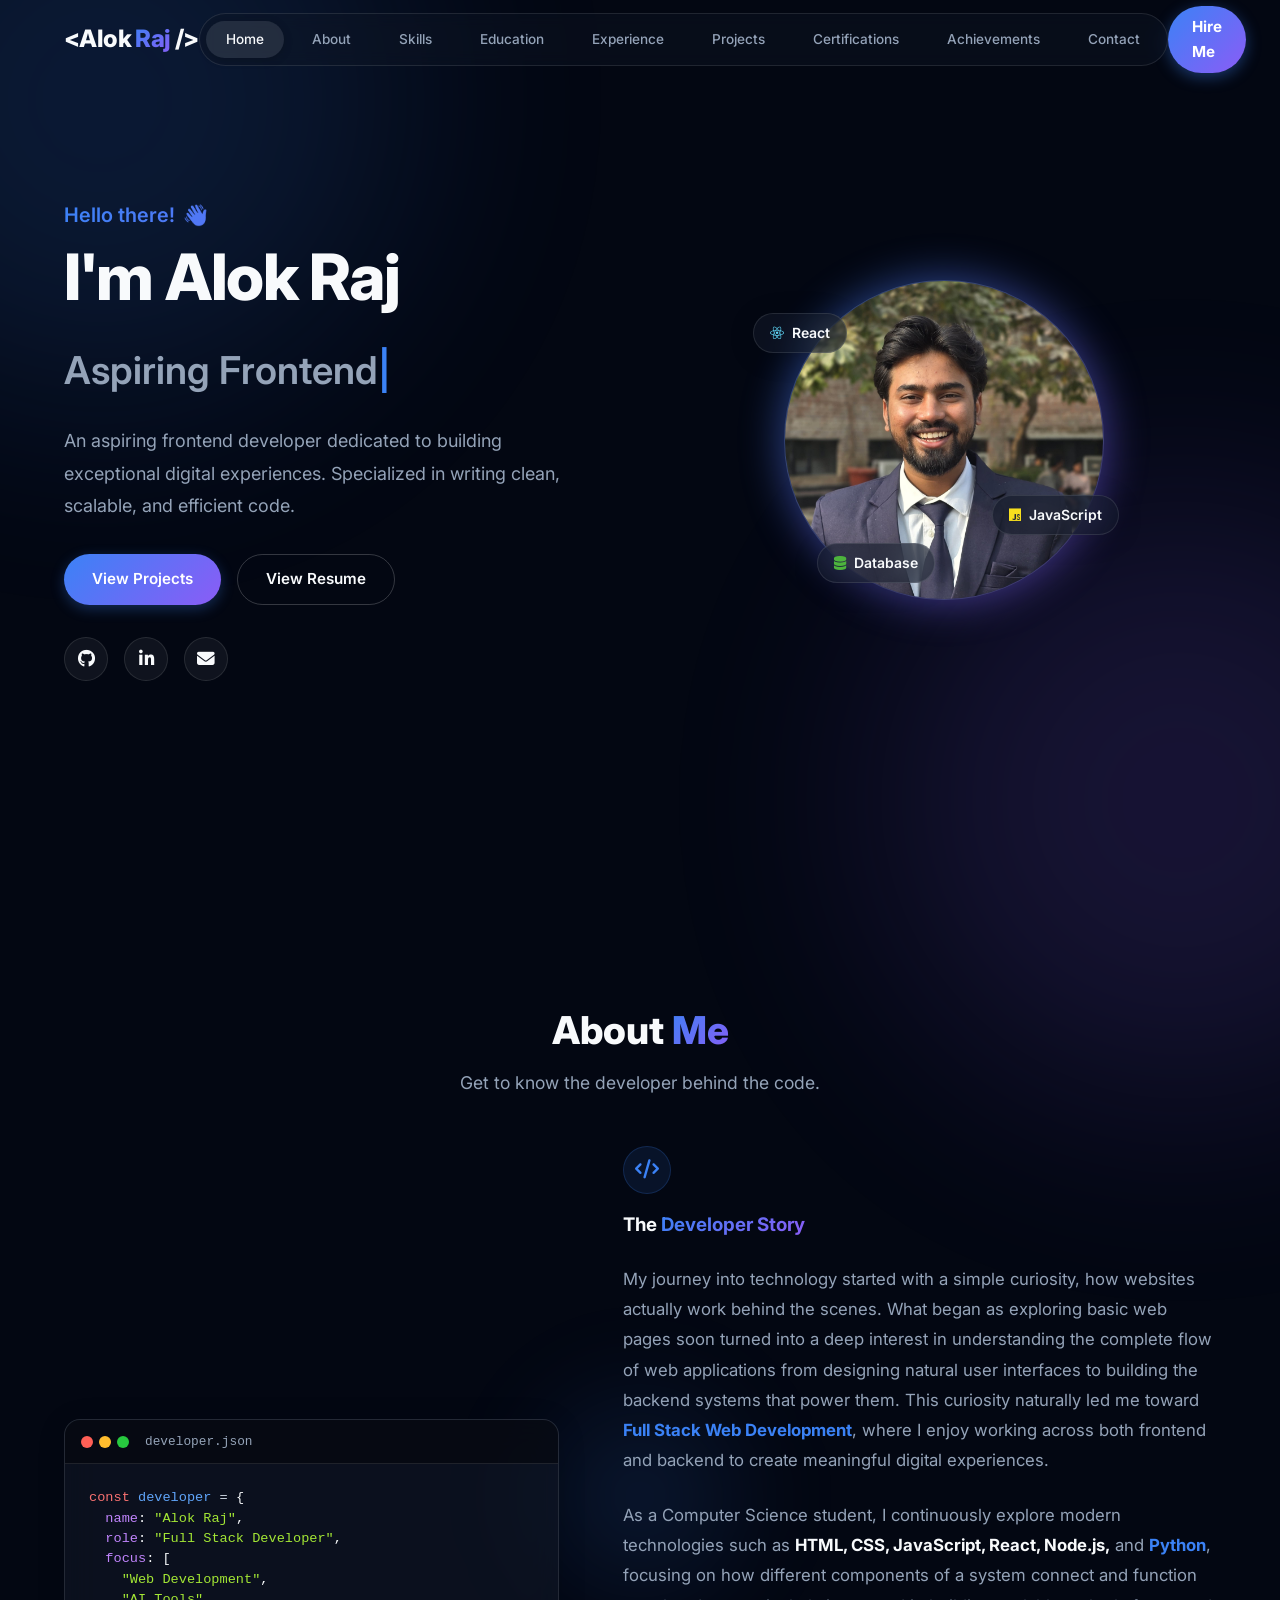
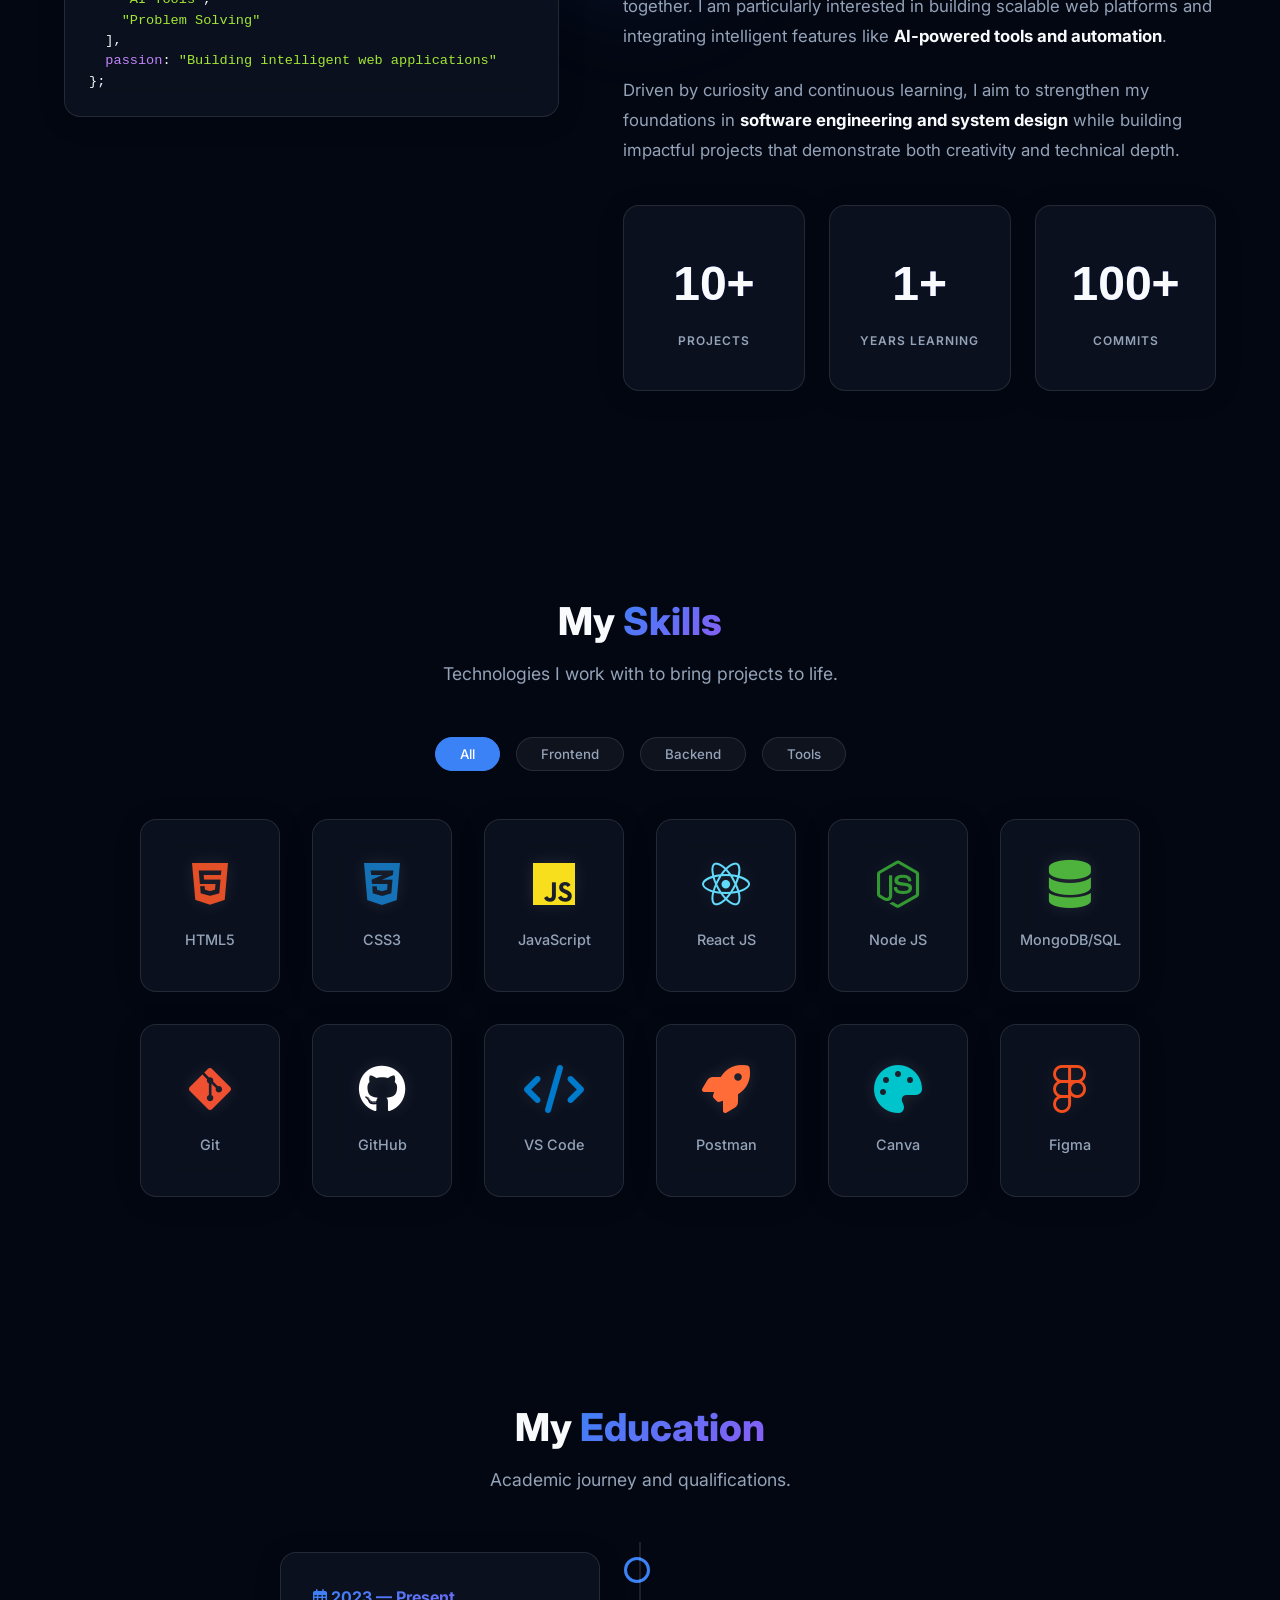
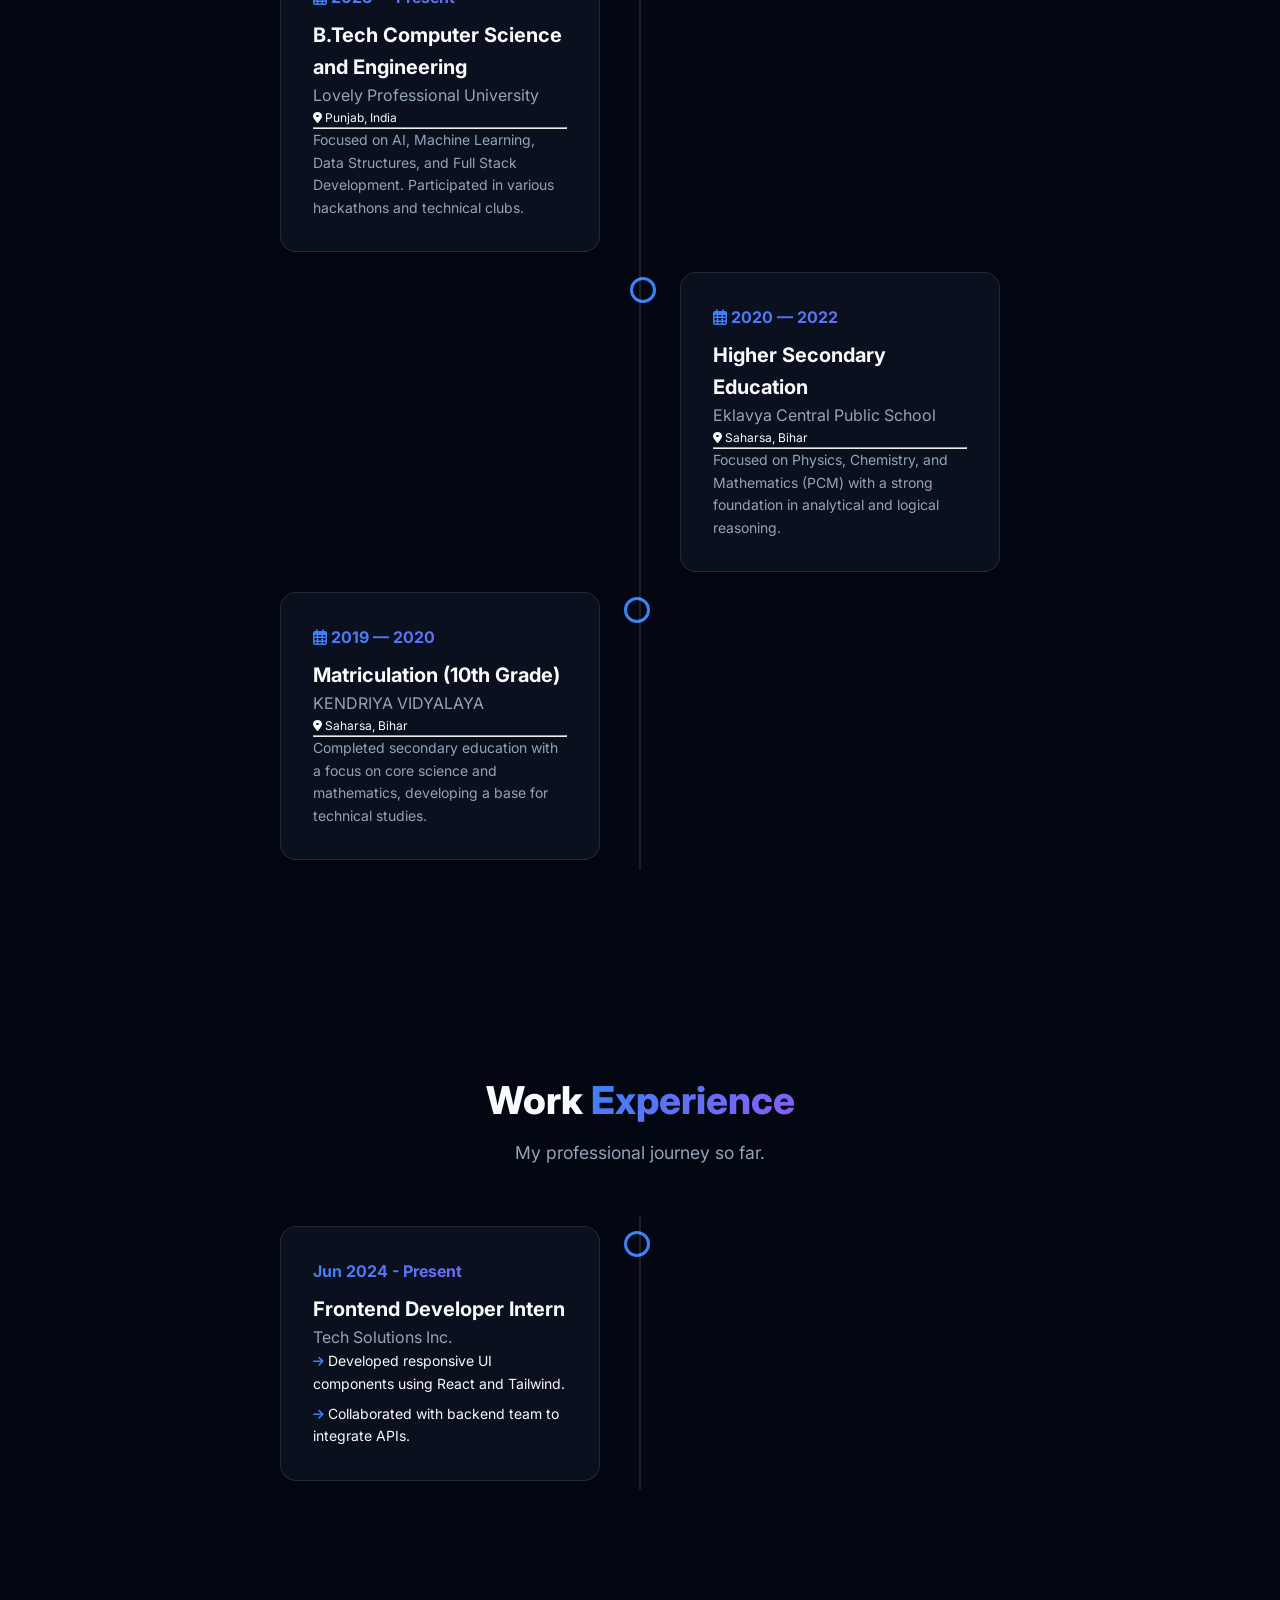
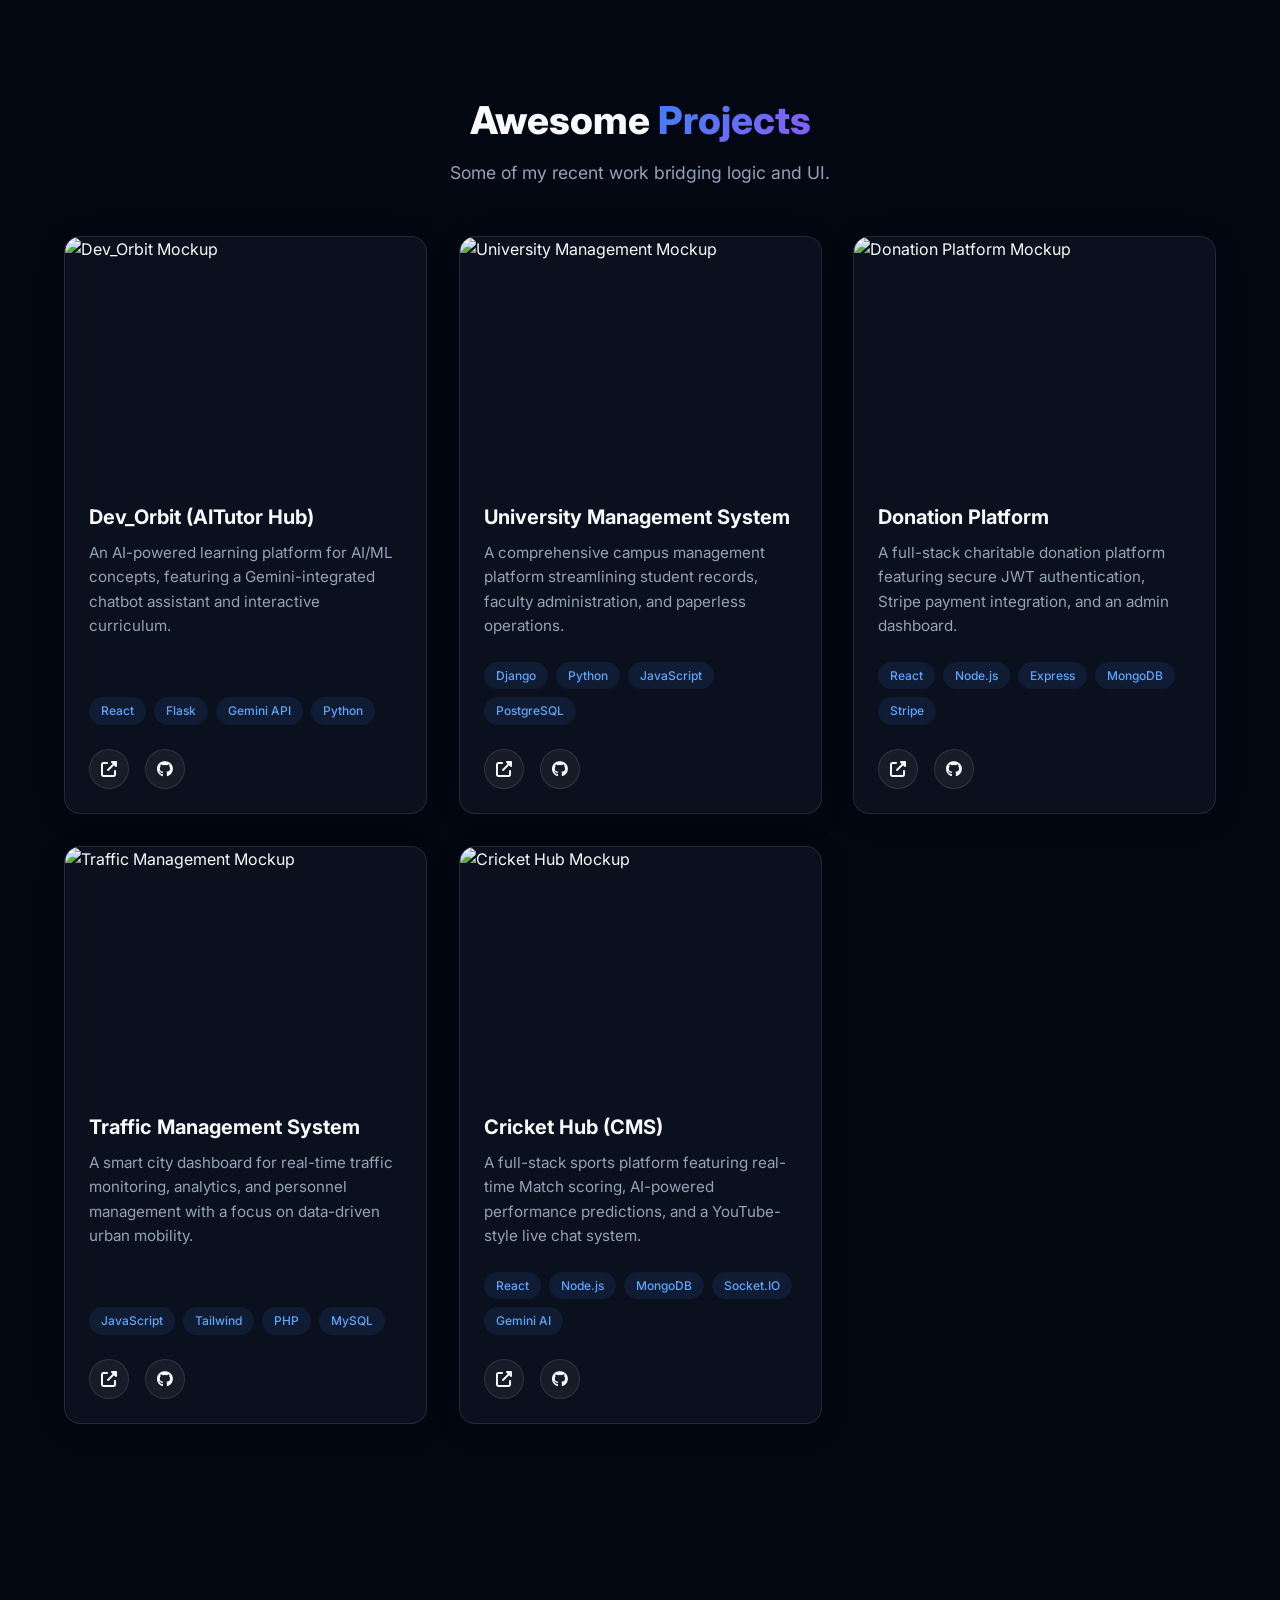
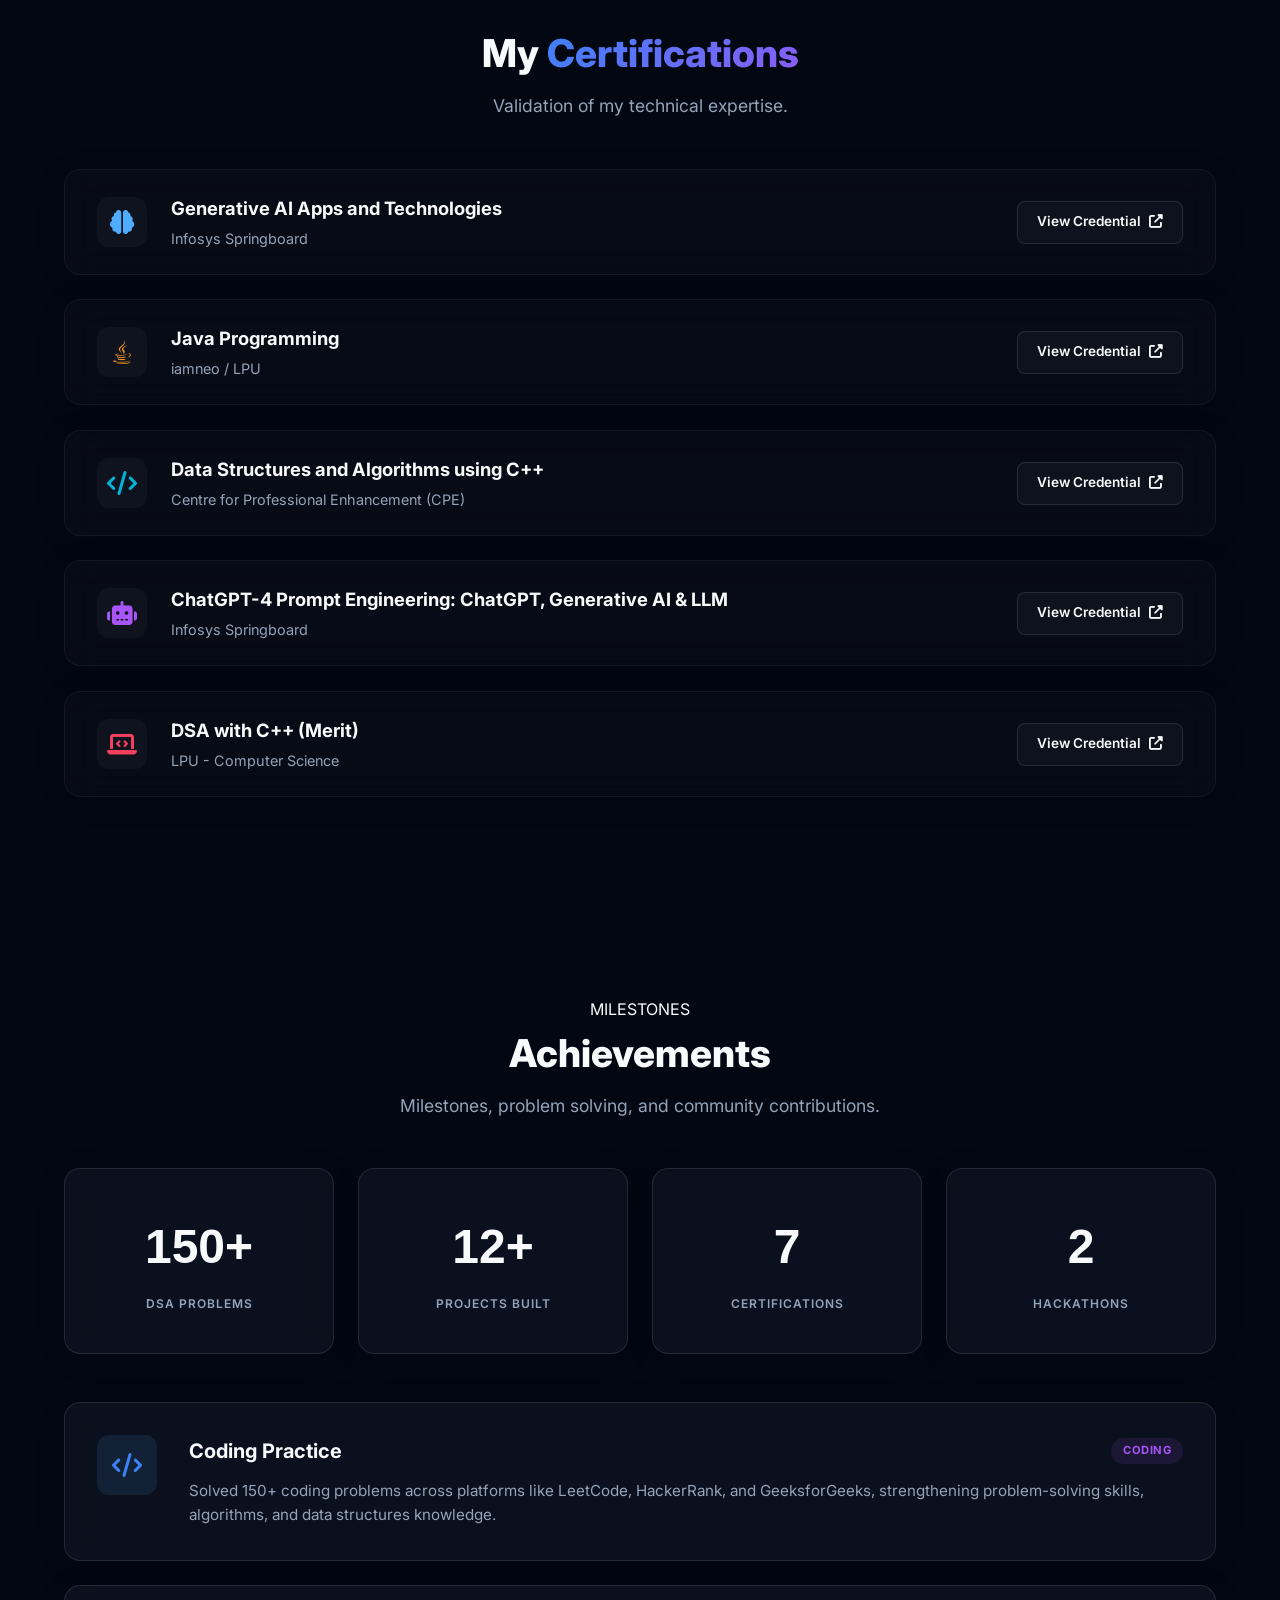
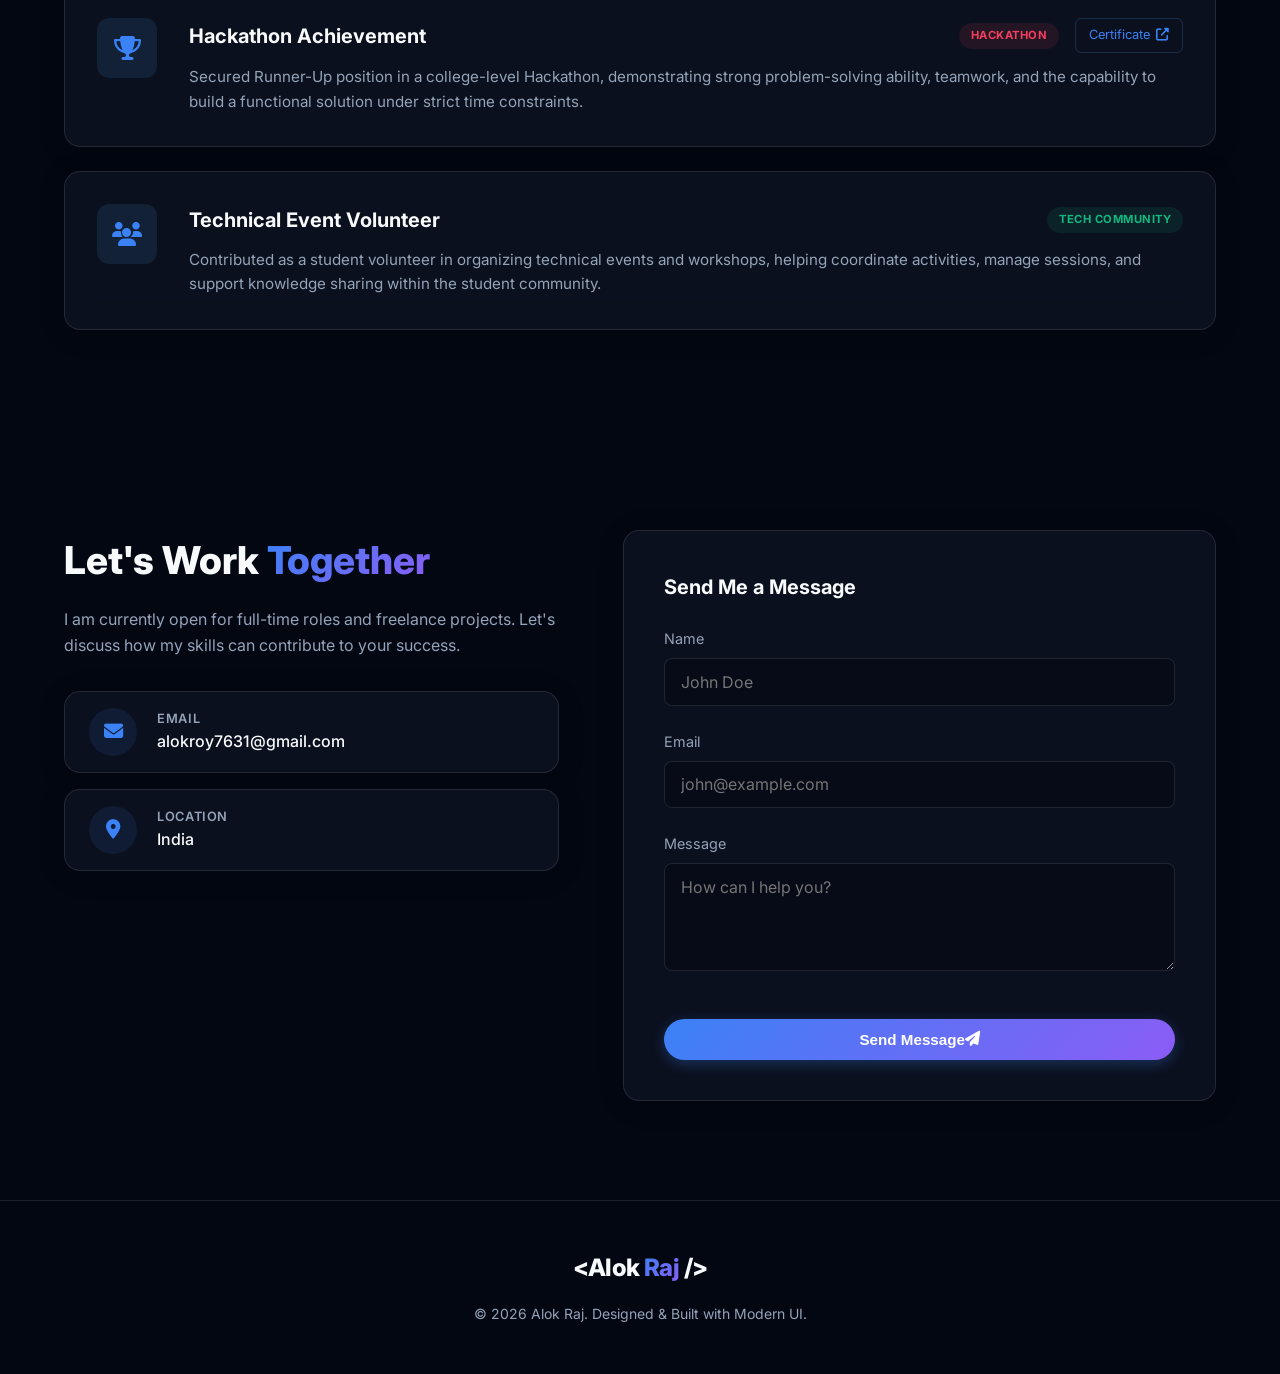
==== index.html @ 2cef6f4f "Added generated project images and premium hover effects" ====
<!DOCTYPE html>
<html lang="en">
<head>
    <meta charset="UTF-8">
    <meta name="viewport" content="width=device-width, initial-scale=1.0">
    <title>Alok Raj | Portfolio</title>
    <!-- Google Fonts: Inter -->
    <link rel="preconnect" href="https://fonts.googleapis.com">
    <link rel="preconnect" href="https://fonts.gstatic.com" crossorigin>
    <link href="https://fonts.googleapis.com/css2?family=Inter:wght@300;400;500;600;700;800&display=swap" rel="stylesheet">
    <!-- Font Awesome -->
    <link rel="stylesheet" href="https://cdnjs.cloudflare.com/ajax/libs/font-awesome/6.4.0/css/all.min.css">
    <!-- Custom CSS -->
    <link rel="stylesheet" href="style.css">
</head>
<body>
    <!-- Background Elements -->
    <div class="glow-bg top-left"></div>
    <div class="glow-bg bottom-right"></div>

    <!-- Navigation -->
    <header class="navbar" id="navbar">
        <div class="nav-container main-container">
            <a href="#home" class="logo">
                <span class="logo-text">&lt;Alok <span class="text-gradient">Raj</span> /&gt;</span>
            </a>
            
            <button class="menu-toggle" aria-label="Toggle Navigation">
                <i class="fas fa-bars"></i>
            </button>

            <nav class="nav-links">
                <a href="#home" class="nav-link active">Home</a>
                <a href="#about" class="nav-link">About</a>
                <a href="#skills" class="nav-link">Skills</a>
                <a href="#education" class="nav-link">Education</a>
                <a href="#experience" class="nav-link">Experience</a>
                <a href="#projects" class="nav-link">Projects</a>
                <a href="#certifications" class="nav-link">Certifications</a>
                <a href="#achievements" class="nav-link">Achievements</a>
                <a href="#contact" class="nav-link">Contact</a>
            </nav>

            <div class="nav-actions">
                <a href="#contact" class="btn btn-hire">Hire Me</a>
            </div>
        </div>
    </header>

    <main>
        <!-- Hero Section -->
        <section id="home" class="hero section">
            <div class="main-container hero-grid">
                <!-- Left side -->
                <div class="hero-content reveal reveal-left">
                    <p class="greeting text-gradient">Hello there! <span class="wave">👋</span></p>
                    <h1 class="hero-title">
                        I'm <span class="text-white">Alok Raj</span>
                    </h1>
                    <div class="typewriter-container">
                        <span class="typewriter-text" id="typewriter"></span><span class="cursor">|</span>
                    </div>
                    <p class="hero-description text-muted mt-4">
                        An aspiring frontend developer dedicated to building exceptional digital experiences. Specialized in writing clean, scalable, and efficient code.
                    </p>
                    <div class="hero-actions mt-8">
                        <a href="#projects" class="btn btn-primary">
                            View Projects
                        </a>
                        <a href="https://drive.google.com/file/d/1c7RdDafnGBFC2ZDY-cHuQNq0-oazIFmw/view?usp=sharing" target="_blank" class="btn btn-outline">
                            View Resume
                        </a>
                    </div>
                    <div class="social-links mt-8">
                        <a href="https://github.com/AlokRaj02" target="_blank" class="social-icon group" aria-label="GitHub">
                            <i class="fab fa-github"></i>
                        </a>
                        <a href="https://www.linkedin.com/in/alokraj1106" target="_blank" class="social-icon group" aria-label="LinkedIn">
                            <i class="fab fa-linkedin-in"></i>
                        </a>
                        <a href="mailto:alokroy7631@gmail.com" class="social-icon group" aria-label="Email">
                            <i class="fas fa-envelope"></i>
                        </a>
                    </div>
                </div>

                <!-- Right side -->
                <div class="hero-visual reveal reveal-right">
                    <div class="profile-container glass-panel">
                        <div class="profile-glow"></div>
                        <!-- Profile Image -->
                        <div class="profile-image relative group overflow-hidden">
                            <img src="profile.jpg" alt="Alok Raj" class="w-full h-full object-cover transition-transform duration-500 group-hover:scale-110">
                            <!-- Overlay effect on hover -->
                            <div class="absolute inset-0 bg-primary/20 opacity-0 group-hover:opacity-100 transition-opacity duration-300"></div>
                        </div>
                        
                        <!-- Floating Badges -->
                        <div class="floating-badge badge-1 glass-panel">
                            <i class="fab fa-react" style="color: #61DAFB;"></i>
                            <span>React</span>
                        </div>
                        <div class="floating-badge badge-2 glass-panel">
                            <i class="fab fa-js" style="color: #F7DF1E;"></i>
                            <span>JavaScript</span>
                        </div>
                        <div class="floating-badge badge-3 glass-panel">
                            <i class="fas fa-database" style="color: #4DB33D;"></i>
                            <span>Database</span>
                        </div>
                    </div>
                </div>
            </div>
        </section>

        <!-- About Section -->
        <section id="about" class="about section relative overflow-hidden">
            <div class="about-glow"></div>
            <div class="main-container">
                <div class="section-header reveal reveal-up">
                    <h2 class="section-title">About <span class="text-gradient">Me</span></h2>
                    <p class="section-subtitle">Get to know the developer behind the code.</p>
                </div>

                <div class="about-grid mt-12">
                    <!-- Fake code editor snippet -->
                    <div class="code-editor glass-panel reveal reveal-left float-anim">
                        <div class="editor-header">
                            <div class="mac-buttons">
                                <span class="mac-btn close"></span>
                                <span class="mac-btn minimize"></span>
                                <span class="mac-btn maximize"></span>
                            </div>
                            <span class="file-name">developer.json</span>
                        </div>
                        <div class="editor-content">
<pre><code><span class="keyword">const</span> <span class="variable">developer</span> <span class="operator">=</span> {
  <span class="property">name</span>: <span class="string">"Alok Raj"</span>,
  <span class="property">role</span>: <span class="string">"Full Stack Developer"</span>,
  <span class="property">focus</span>: [
    <span class="string">"Web Development"</span>,
    <span class="string">"AI Tools"</span>,
    <span class="string">"Problem Solving"</span>
  ],
  <span class="property">passion</span>: <span class="string">"Building intelligent web applications"</span>
};</code></pre>
                        </div>
                    </div>

                    <!-- Description -->
                    <div class="about-text reveal reveal-right">
                        <div class="developer-story-header mb-6">
                            <div class="story-icon glass-icon mb-4">
                                <i class="fas fa-code"></i>
                            </div>
                            <h3 class="text-3xl font-bold text-white">The <span class="text-gradient">Developer Story</span></h3>
                        </div>
                        
                        <div class="story-content text-left space-y-6">
                            <p class="text-muted leading-relaxed reveal reveal-up" style="transition-delay: 100ms;">
                                My journey into technology started with a simple curiosity, how websites actually work behind the scenes. What began as exploring basic web pages soon turned into a deep interest in understanding the complete flow of web applications from designing natural user interfaces to building the backend systems that power them. This curiosity naturally led me toward <span class="text-primary font-bold">Full Stack Web Development</span>, where I enjoy working across both frontend and backend to create meaningful digital experiences.
                            </p>
                            <p class="text-muted leading-relaxed reveal reveal-up" style="transition-delay: 300ms;">
                                As a Computer Science student, I continuously explore modern technologies such as <span class="text-white font-bold">HTML, CSS, JavaScript, React, Node.js,</span> and <span class="text-primary font-bold">Python</span>, focusing on how different components of a system connect and function together. I am particularly interested in building scalable web platforms and integrating intelligent features like <span class="text-white font-bold">AI-powered tools and automation</span>.
                            </p>
                            <p class="text-muted leading-relaxed reveal reveal-up" style="transition-delay: 500ms;">
                                Driven by curiosity and continuous learning, I aim to strengthen my foundations in <span class="text-white font-bold">software engineering and system design</span> while building impactful projects that demonstrate both creativity and technical depth.
                            </p>
                        </div>

                        <!-- Stats Grid -->
                        <div class="stats-grid mt-10">
                            <div class="stat-card glass-panel">
                                <span class="stat-number text-gradient" data-target="10">10+</span>
                                <span class="stat-label">Projects</span>
                            </div>
                            <div class="stat-card glass-panel">
                                <span class="stat-number text-gradient" data-target="1">1+</span>
                                <span class="stat-label">Years Learning</span>
                            </div>
                            <div class="stat-card glass-panel">
                                <span class="stat-number text-gradient" data-target="100">100+</span>
                                <span class="stat-label">Commits</span>
                            </div>
                        </div>
                    </div>
                </div>
            </div>
        </section>

        <!-- Skills Section -->
        <section id="skills" class="skills section relative">
            <div class="main-container">
                <div class="section-header text-center reveal reveal-up">
                    <h2 class="section-title">My <span class="text-gradient">Skills</span></h2>
                    <p class="section-subtitle text-center mx-auto">Technologies I work with to bring projects to life.</p>
                </div>

                <div class="skills-filter mt-10 reveal reveal-up">
                    <button class="filter-btn active" data-filter="all">All</button>
                    <button class="filter-btn" data-filter="frontend">Frontend</button>
                    <button class="filter-btn" data-filter="backend">Backend</button>
                    <button class="filter-btn" data-filter="tools">Tools</button>
                </div>

                <div class="skills-grid mt-12" id="skillsGrid">
                    <!-- HTML -->
                    <div class="skill-card glass-panel reveal reveal-scale" data-category="frontend">
                        <i class="fab fa-html5 skill-icon" style="color: #E34F26;"></i>
                        <h4 class="skill-name">HTML5</h4>
                    </div>
                    <!-- CSS -->
                    <div class="skill-card glass-panel reveal reveal-scale" data-category="frontend" style="transition-delay: 50ms;">
                        <i class="fab fa-css3-alt skill-icon" style="color: #1572B6;"></i>
                        <h4 class="skill-name">CSS3</h4>
                    </div>
                    <!-- JS -->
                    <div class="skill-card glass-panel reveal reveal-scale" data-category="frontend backend" style="transition-delay: 100ms;">
                        <i class="fab fa-js skill-icon" style="color: #F7DF1E;"></i>
                        <h4 class="skill-name">JavaScript</h4>
                    </div>
                    <!-- React -->
                    <div class="skill-card glass-panel reveal reveal-scale" data-category="frontend" style="transition-delay: 150ms;">
                        <i class="fab fa-react skill-icon" style="color: #61DAFB;"></i>
                        <h4 class="skill-name">React JS</h4>
                    </div>
                    <!-- Node -->
                    <div class="skill-card glass-panel reveal reveal-scale" data-category="backend" style="transition-delay: 200ms;">
                        <i class="fab fa-node-js skill-icon" style="color: #339933;"></i>
                        <h4 class="skill-name">Node JS</h4>
                    </div>
                    <!-- DB -->
                    <div class="skill-card glass-panel reveal reveal-scale" data-category="backend" style="transition-delay: 250ms;">
                        <i class="fas fa-database skill-icon" style="color: #4DB33D;"></i>
                        <h4 class="skill-name">MongoDB/SQL</h4>
                    </div>
                     <!-- Git -->
                     <div class="skill-card glass-panel reveal reveal-scale" data-category="tools" style="transition-delay: 300ms;">
                        <i class="fab fa-git-alt skill-icon" style="color: #F05032;"></i>
                        <h4 class="skill-name">Git</h4>
                    </div>
                    <!-- GitHub -->
                    <div class="skill-card glass-panel reveal reveal-scale" data-category="tools" style="transition-delay: 350ms;">
                        <i class="fab fa-github skill-icon" style="color: #ffffff;"></i>
                        <h4 class="skill-name">GitHub</h4>
                    </div>
                    <!-- VS Code -->
                    <div class="skill-card glass-panel reveal reveal-scale" data-category="tools" style="transition-delay: 400ms;">
                        <i class="fas fa-code skill-icon" style="color: #007ACC;"></i>
                        <h4 class="skill-name">VS Code</h4>
                    </div>
                    <!-- Postman -->
                    <div class="skill-card glass-panel reveal reveal-scale" data-category="tools" style="transition-delay: 450ms;">
                        <i class="fas fa-rocket skill-icon" style="color: #FF6C37;"></i>
                        <h4 class="skill-name">Postman</h4>
                    </div>
                    <!-- Canva -->
                    <div class="skill-card glass-panel reveal reveal-scale" data-category="tools" style="transition-delay: 500ms;">
                        <i class="fas fa-palette skill-icon" style="color: #00C4CC;"></i>
                        <h4 class="skill-name">Canva</h4>
                    </div>
                    <!-- Figma -->
                    <div class="skill-card glass-panel reveal reveal-scale" data-category="tools" style="transition-delay: 550ms;">
                        <i class="fab fa-figma skill-icon" style="color: #F24E1E;"></i>
                        <h4 class="skill-name">Figma</h4>
                    </div>
                </div>
            </div>
        </section>

        <!-- Education Section -->
        <section id="education" class="education section">
            <div class="main-container">
                <div class="section-header text-center reveal reveal-up">
                    <h2 class="section-title">My <span class="text-gradient">Education</span></h2>
                    <p class="section-subtitle">Academic journey and qualifications.</p>
                </div>
                
                <div class="timeline mt-12">
                    <div class="timeline-item reveal reveal-left">
                        <div class="timeline-dot"></div>
                        <div class="timeline-content glass-panel">
                            <span class="timeline-date text-gradient"><i class="far fa-calendar-alt mr-1"></i> 2023 — Present</span>
                            <h3 class="text-xl font-bold">B.Tech Computer Science and Engineering</h3>
                            <p class="text-muted">Lovely Professional University</p>
                            <p class="mt-1 text-xs text-secondary"><i class="fas fa-map-marker-alt mr-1"></i> Punjab, India</p>
                            <hr class="my-3 opacity-10">
                            <p class="mt-2 text-sm text-muted">Focused on AI, Machine Learning, Data Structures, and Full Stack Development. Participated in various hackathons and technical clubs.</p>
                        </div>
                    </div>
                    
                    <div class="timeline-item reveal reveal-right">
                        <div class="timeline-dot"></div>
                        <div class="timeline-content glass-panel">
                            <span class="timeline-date text-gradient"><i class="far fa-calendar-alt mr-1"></i> 2020 — 2022</span>
                            <h3 class="text-xl font-bold">Higher Secondary Education</h3>
                            <p class="text-muted">Eklavya Central Public School</p>
                            <p class="mt-1 text-xs text-secondary"><i class="fas fa-map-marker-alt mr-1"></i> Saharsa, Bihar</p>
                            <hr class="my-3 opacity-10">
                            <p class="mt-2 text-sm text-muted">Focused on Physics, Chemistry, and Mathematics (PCM) with a strong foundation in analytical and logical reasoning.</p>
                        </div>
                    </div>

                    <div class="timeline-item reveal reveal-left">
                        <div class="timeline-dot"></div>
                        <div class="timeline-content glass-panel">
                            <span class="timeline-date text-gradient"><i class="far fa-calendar-alt mr-1"></i> 2019 — 2020</span>
                            <h3 class="text-xl font-bold">Matriculation (10th Grade)</h3>
                            <p class="text-muted">KENDRIYA VIDYALAYA</p>
                            <p class="mt-1 text-xs text-secondary"><i class="fas fa-map-marker-alt mr-1"></i> Saharsa, Bihar</p>
                            <hr class="my-3 opacity-10">
                            <p class="mt-2 text-sm text-muted">Completed secondary education with a focus on core science and mathematics, developing a base for technical studies.</p>
                        </div>
                    </div>
                </div>
            </div>
        </section>

        <!-- Experience Section -->
        <section id="experience" class="experience section">
            <div class="main-container">
                <div class="section-header text-center reveal reveal-up">
                    <h2 class="section-title">Work <span class="text-gradient">Experience</span></h2>
                    <p class="section-subtitle">My professional journey so far.</p>
                </div>

                <div class="timeline mt-12">
                    <div class="timeline-item reveal reveal-left">
                        <div class="timeline-dot"></div>
                        <div class="timeline-content glass-panel">
                            <span class="timeline-date text-gradient">Jun 2024 - Present</span>
                            <h3 class="text-xl font-bold">Frontend Developer Intern</h3>
                            <p class="text-muted">Tech Solutions Inc.</p>
                            <ul class="mt-3 text-sm space-y-2">
                                <li><i class="fas fa-arrow-right text-xs text-primary mr-2"></i> Developed responsive UI components using React and Tailwind.</li>
                                <li><i class="fas fa-arrow-right text-xs text-primary mr-2"></i> Collaborated with backend team to integrate APIs.</li>
                            </ul>
                        </div>
                    </div>
                </div>
            </div>
        </section>

        <!-- Projects Section -->
        <section id="projects" class="projects section">
            <div class="main-container">
                <div class="section-header text-center mx-auto reveal reveal-up">
                    <h2 class="section-title">Awesome <span class="text-gradient">Projects</span></h2>
                    <p class="section-subtitle">Some of my recent work bridging logic and UI.</p>
                </div>

                <div class="projects-grid mt-12">
                     <!-- Project 1: Dev_Orbit (AITutor Hub) -->
                     <div class="project-card glass-panel reveal reveal-up">
                        <div class="project-image-wrapper">
                            <img src="file:///Users/alok/.gemini/antigravity/brain/74ca8feb-5746-4b35-9a5b-2dd4aed42e67/dev_orbit_mockup_1773690257146.png" alt="Dev_Orbit Mockup" class="project-img">
                            <div class="project-overlay">
                                <div class="overlay-content">
                                    <span class="view-project">View Project <i class="fas fa-arrow-right ml-2"></i></span>
                                </div>
                            </div>
                        </div>
                        <div class="project-info">
                            <h3 class="project-title">Dev_Orbit (AITutor Hub)</h3>
                            <p class="project-desc text-muted">An AI-powered learning platform for AI/ML concepts, featuring a Gemini-integrated chatbot assistant and interactive curriculum.</p>
                            <div class="project-tags">
                                <span class="tag">React</span>
                                <span class="tag">Flask</span>
                                <span class="tag">Gemini API</span>
                                <span class="tag">Python</span>
                            </div>
                            <div class="project-links mt-6">
                                <a href="https://dev-orbit-orcin.vercel.app/" target="_blank" class="btn-icon" aria-label="Live Demo"><i class="fas fa-external-link-alt"></i></a>
                                <a href="https://github.com/shahanwajkhan/Dev_Orbit" target="_blank" class="btn-icon" aria-label="GitHub"><i class="fab fa-github"></i></a>
                            </div>
                        </div>
                    </div>

                    <!-- Project 2: University Management System -->
                    <div class="project-card glass-panel reveal reveal-up" style="transition-delay: 100ms;">
                        <div class="project-image-wrapper">
                            <img src="file:///Users/alok/.gemini/antigravity/brain/74ca8feb-5746-4b35-9a5b-2dd4aed42e67/university_mgmt_mockup_1773690274373.png" alt="University Management Mockup" class="project-img">
                            <div class="project-overlay">
                                <div class="overlay-content">
                                    <span class="view-project">View Project <i class="fas fa-arrow-right ml-2"></i></span>
                                </div>
                            </div>
                        </div>
                        <div class="project-info">
                            <h3 class="project-title">University Management System</h3>
                            <p class="project-desc text-muted">A comprehensive campus management platform streamlining student records, faculty administration, and paperless operations.</p>
                            <div class="project-tags">
                                <span class="tag">Django</span>
                                <span class="tag">Python</span>
                                <span class="tag">JavaScript</span>
                                <span class="tag">PostgreSQL</span>
                            </div>
                            <div class="project-links mt-6">
                                <a href="https://ums-project.vercel.app/" target="_blank" class="btn-icon" aria-label="Live Demo"><i class="fas fa-external-link-alt"></i></a>
                                <a href="https://github.com/shahanwajkhan/University-Management-System" target="_blank" class="btn-icon" aria-label="GitHub"><i class="fab fa-github"></i></a>
                            </div>
                        </div>
                    </div>

                    <!-- Project 3: Donation Platform -->
                    <div class="project-card glass-panel reveal reveal-up" style="transition-delay: 200ms;">
                        <div class="project-image-wrapper">
                            <img src="file:///Users/alok/.gemini/antigravity/brain/74ca8feb-5746-4b35-9a5b-2dd4aed42e67/donation_platform_mockup_1773690498117.png" alt="Donation Platform Mockup" class="project-img">
                            <div class="project-overlay">
                                <div class="overlay-content">
                                    <span class="view-project">View Project <i class="fas fa-arrow-right ml-2"></i></span>
                                </div>
                            </div>
                        </div>
                        <div class="project-info">
                            <h3 class="project-title">Donation Platform</h3>
                            <p class="project-desc text-muted">A full-stack charitable donation platform featuring secure JWT authentication, Stripe payment integration, and an admin dashboard.</p>
                            <div class="project-tags">
                                <span class="tag">React</span>
                                <span class="tag">Node.js</span>
                                <span class="tag">Express</span>
                                <span class="tag">MongoDB</span>
                                <span class="tag">Stripe</span>
                            </div>
                            <div class="project-links mt-6">
                                <a href="https://donation-platform-gv4x.vercel.app/" target="_blank" class="btn-icon" aria-label="Live Demo"><i class="fas fa-external-link-alt"></i></a>
                                <a href="https://github.com/Vishal3842kumar/donation-platform" target="_blank" class="btn-icon" aria-label="GitHub"><i class="fab fa-github"></i></a>
                            </div>
                        </div>
                    </div>

                    <!-- Project 4: Traffic Management System -->
                    <div class="project-card glass-panel reveal reveal-up" style="transition-delay: 300ms;">
                        <div class="project-image-wrapper">
                            <img src="file:///Users/alok/.gemini/antigravity/brain/74ca8feb-5746-4b35-9a5b-2dd4aed42e67/traffic_mgmt_mockup_1773690513246.png" alt="Traffic Management Mockup" class="project-img">
                            <div class="project-overlay">
                                <div class="overlay-content">
                                    <span class="view-project">View Project <i class="fas fa-arrow-right ml-2"></i></span>
                                </div>
                            </div>
                        </div>
                        <div class="project-info">
                            <h3 class="project-title">Traffic Management System</h3>
                            <p class="project-desc text-muted">A smart city dashboard for real-time traffic monitoring, analytics, and personnel management with a focus on data-driven urban mobility.</p>
                            <div class="project-tags">
                                <span class="tag">JavaScript</span>
                                <span class="tag">Tailwind</span>
                                <span class="tag">PHP</span>
                                <span class="tag">MySQL</span>
                            </div>
                            <div class="project-links mt-6">
                                <a href="https://traffic-lime-rho.vercel.app/" target="_blank" class="btn-icon" aria-label="Live Demo"><i class="fas fa-external-link-alt"></i></a>
                                <a href="https://github.com/shahanwajkhan/Traffic-Management-System" target="_blank" class="btn-icon" aria-label="GitHub"><i class="fab fa-github"></i></a>
                            </div>
                        </div>
                    </div>

                    <!-- Project 5: Cricket Management System -->
                    <div class="project-card glass-panel reveal reveal-up" style="transition-delay: 400ms;">
                        <div class="project-image-wrapper">
                            <img src="file:///Users/alok/.gemini/antigravity/brain/74ca8feb-5746-4b35-9a5b-2dd4aed42e67/cricket_hub_mockup_1773690673041.png" alt="Cricket Hub Mockup" class="project-img">
                            <div class="project-overlay">
                                <div class="overlay-content">
                                    <span class="view-project">View Project <i class="fas fa-arrow-right ml-2"></i></span>
                                </div>
                            </div>
                        </div>
                        <div class="project-info">
                            <h3 class="project-title">Cricket Hub (CMS)</h3>
                            <p class="project-desc text-muted">A full-stack sports platform featuring real-time Match scoring, AI-powered performance predictions, and a YouTube-style live chat system.</p>
                            <div class="project-tags">
                                <span class="tag">React</span>
                                <span class="tag">Node.js</span>
                                <span class="tag">MongoDB</span>
                                <span class="tag">Socket.IO</span>
                                <span class="tag">Gemini AI</span>
                            </div>
                            <div class="project-links mt-6">
                                <a href="https://cricket-hub-y63h.vercel.app/" target="_blank" class="btn-icon" aria-label="Live Demo"><i class="fas fa-external-link-alt"></i></a>
                                <a href="https://github.com/shahanwajkhan/Cricket-Management-System" target="_blank" class="btn-icon" aria-label="GitHub"><i class="fab fa-github"></i></a>
                            </div>
                        </div>
                    </div>
                </div>
            </div>
        </section>

        <!-- Certifications Section -->
        <section id="certifications" class="certifications section">
            <div class="main-container">
                <div class="section-header text-center reveal reveal-up">
                    <h2 class="section-title">My <span class="text-gradient">Certifications</span></h2>
                    <p class="section-subtitle">Validation of my technical expertise.</p>
                </div>

                <div class="certs-list mt-12">
                    <!-- Cert 1 -->
                    <div class="cert-list-item glass-panel reveal reveal-left">
                        <div class="cert-main-info">
                            <div class="cert-icon-box">
                                <i class="fas fa-brain" style="color: #4facfe;"></i>
                            </div>
                            <div class="cert-text-content">
                                <h3>Generative AI Apps and Technologies</h3>
                                <p>Infosys Springboard</p>
                            </div>
                        </div>
                        <div class="cert-action">
                            <a href="https://drive.google.com/file/d/1tWHjQQinxT8mKwhs8E1aCBH4_SN9FwDN/view?usp=sharing" target="_blank" class="btn-cert-view">
                                View Credential <i class="fas fa-external-link-alt"></i>
                            </a>
                        </div>
                    </div>
                    
                    <!-- Cert 2 -->
                    <div class="cert-list-item glass-panel reveal reveal-left" style="transition-delay: 100ms;">
                        <div class="cert-main-info">
                            <div class="cert-icon-box">
                                <i class="fab fa-java" style="color: #f89820;"></i>
                            </div>
                            <div class="cert-text-content">
                                <h3>Java Programming</h3>
                                <p>iamneo / LPU</p>
                            </div>
                        </div>
                        <div class="cert-action">
                            <a href="https://drive.google.com/file/d/1lorI136w5D2ldwIpH0d8O8f24MzrkwfV/view?usp=sharing" target="_blank" class="btn-cert-view">
                                View Credential <i class="fas fa-external-link-alt"></i>
                            </a>
                        </div>
                    </div>

                    <!-- Cert 3 -->
                    <div class="cert-list-item glass-panel reveal reveal-left" style="transition-delay: 200ms;">
                        <div class="cert-main-info">
                            <div class="cert-icon-box">
                                <i class="fas fa-code" style="color: #00b4d8;"></i>
                            </div>
                            <div class="cert-text-content">
                                <h3>Data Structures and Algorithms using C++</h3>
                                <p>Centre for Professional Enhancement (CPE)</p>
                            </div>
                        </div>
                        <div class="cert-action">
                            <a href="https://drive.google.com/file/d/1aOUjftk5KzC-kpnhQ_dISr1kJF1Sz5KQ/view?usp=sharing" target="_blank" class="btn-cert-view">
                                View Credential <i class="fas fa-external-link-alt"></i>
                            </a>
                        </div>
                    </div>

                    <!-- Cert 4 -->
                    <div class="cert-list-item glass-panel reveal reveal-left" style="transition-delay: 300ms;">
                        <div class="cert-main-info">
                            <div class="cert-icon-box">
                                <i class="fas fa-robot" style="color: #a855f7;"></i>
                            </div>
                            <div class="cert-text-content">
                                <h3>ChatGPT-4 Prompt Engineering: ChatGPT, Generative AI & LLM</h3>
                                <p>Infosys Springboard</p>
                            </div>
                        </div>
                        <div class="cert-action">
                            <a href="https://drive.google.com/file/d/1WZ2Dvvdc_9WtggcgH4S47O-Vb510j7yI/view?usp=sharing" target="_blank" class="btn-cert-view">
                                View Credential <i class="fas fa-external-link-alt"></i>
                            </a>
                        </div>
                    </div>

                    <!-- Cert 5 -->
                    <div class="cert-list-item glass-panel reveal reveal-left" style="transition-delay: 400ms;">
                        <div class="cert-main-info">
                            <div class="cert-icon-box">
                                <i class="fas fa-laptop-code" style="color: #f43f5e;"></i>
                            </div>
                            <div class="cert-text-content">
                                <h3>DSA with C++ (Merit)</h3>
                                <p>LPU - Computer Science</p>
                            </div>
                        </div>
                        <div class="cert-action">
                            <a href="https://drive.google.com/file/d/1zbG83ktfxX0zBhqgt48vC2YMeai0q2_g/view?usp=sharing" target="_blank" class="btn-cert-view">
                                View Credential <i class="fas fa-external-link-alt"></i>
                            </a>
                        </div>
                    </div>
                </div>
            </div>
        </section>

        <!-- Achievements Section -->
        <section id="achievements" class="achievements section">
            <div class="main-container">
                <div class="section-header text-center reveal reveal-up">
                    <span class="badge mb-2">MILESTONES</span>
                    <h2 class="section-title">Achievements</h2>
                    <p class="section-subtitle">Milestones, problem solving, and community contributions.</p>
                </div>

                <!-- Milestone Stats Grid -->
                <div class="milestone-stats-grid mt-12 mb-16">
                    <div class="stat-card glass-panel reveal reveal-scale">
                        <span class="stat-number">150+</span>
                        <span class="stat-label">DSA PROBLEMS</span>
                    </div>
                    <div class="stat-card glass-panel reveal reveal-scale" style="transition-delay: 100ms;">
                        <span class="stat-number">12+</span>
                        <span class="stat-label">PROJECTS BUILT</span>
                    </div>
                    <div class="stat-card glass-panel reveal reveal-scale" style="transition-delay: 200ms;">
                        <span class="stat-number">7</span>
                        <span class="stat-label">CERTIFICATIONS</span>
                    </div>
                    <div class="stat-card glass-panel reveal reveal-scale" style="transition-delay: 300ms;">
                        <span class="stat-number">2</span>
                        <span class="stat-label">HACKATHONS</span>
                    </div>
                </div>

                <!-- Detailed Achievement List -->
                <div class="achievement-list mt-12">
                    <!-- Achievement 1 -->
                    <div class="achievement-list-item glass-panel reveal reveal-up">
                        <div class="achievement-icon-wrapper">
                            <i class="fas fa-code"></i>
                        </div>
                        <div class="achievement-details">
                            <div class="achievement-header">
                                <h3 class="achievement-item-title">Coding Practice</h3>
                                <span class="achievement-tag coding">CODING</span>
                            </div>
                            <p class="achievement-item-desc">Solved 150+ coding problems across platforms like LeetCode, HackerRank, and GeeksforGeeks, strengthening problem-solving skills, algorithms, and data structures knowledge.</p>
                        </div>
                    </div>

                    <!-- Achievement 2 -->
                    <div class="achievement-list-item glass-panel reveal reveal-up" style="transition-delay: 100ms;">
                        <div class="achievement-icon-wrapper">
                            <i class="fas fa-trophy"></i>
                        </div>
                        <div class="achievement-details">
                            <div class="achievement-header">
                                <h3 class="achievement-item-title">Hackathon Achievement</h3>
                                <div class="achievement-actions">
                                    <span class="achievement-tag hackathon">HACKATHON</span>
                                    <a href="#" class="achievement-link">Certificate <i class="fas fa-external-link-alt"></i></a>
                                </div>
                            </div>
                            <p class="achievement-item-desc">Secured Runner-Up position in a college-level Hackathon, demonstrating strong problem-solving ability, teamwork, and the capability to build a functional solution under strict time constraints.</p>
                        </div>
                    </div>

                    <!-- Achievement 3 -->
                    <div class="achievement-list-item glass-panel reveal reveal-up" style="transition-delay: 200ms;">
                        <div class="achievement-icon-wrapper">
                            <i class="fas fa-users"></i>
                        </div>
                        <div class="achievement-details">
                            <div class="achievement-header">
                                <h3 class="achievement-item-title">Technical Event Volunteer</h3>
                                <span class="achievement-tag community">TECH COMMUNITY</span>
                            </div>
                            <p class="achievement-item-desc">Contributed as a student volunteer in organizing technical events and workshops, helping coordinate activities, manage sessions, and support knowledge sharing within the student community.</p>
                        </div>
                    </div>
                </div>
            </div>
        </section>

        <!-- Contact Section -->
        <section id="contact" class="contact section">
            <div class="main-container">
                <div class="contact-grid">
                    <!-- Left info -->
                    <div class="contact-info reveal reveal-left">
                        <h2 class="section-title">Let's Work <span class="text-gradient">Together</span></h2>
                        <p class="text-muted mt-4 mb-8">
                            I am currently open for full-time roles and freelance projects. Let's discuss how my skills can contribute to your success.
                        </p>

                        <div class="contact-methods">
                            <div class="contact-method glass-panel">
                                <div class="icon-wrapper glass-icon">
                                    <i class="fas fa-envelope"></i>
                                </div>
                                <div class="details">
                                    <span class="label">Email</span>
                                    <a href="mailto:alokroy7631@gmail.com" class="value">alokroy7631@gmail.com</a>
                                </div>
                            </div>
                            <div class="contact-method glass-panel mt-4">
                                <div class="icon-wrapper glass-icon">
                                    <i class="fas fa-map-marker-alt"></i>
                                </div>
                                <div class="details">
                                    <span class="label">Location</span>
                                    <span class="value">India</span>
                                </div>
                            </div>
                        </div>
                    </div>

                    <!-- Right form -->
                    <div class="contact-form-wrapper glass-panel reveal reveal-right">
                        <h3 class="text-xl font-bold text-white mb-6">Send Me a Message</h3>
                        <form id="contactForm" class="contact-form" action="https://api.web3forms.com/submit" method="POST">
                            <input type="hidden" name="access_key" value="5ead582e-3387-4272-a8e2-7d550e318ec7">
                            <input type="hidden" name="subject" value="New Portfolio Message from Alok Raj">
                            <input type="hidden" name="from_name" value="Alok's Portfolio">
                            
                            <div class="form-group">
                                <label for="name">Name</label>
                                <input type="text" id="name" name="name" class="form-control" placeholder="John Doe" required>
                            </div>
                            <div class="form-group">
                                <label for="email">Email</label>
                                <input type="email" id="email" name="email" class="form-control" placeholder="john@example.com" required>
                            </div>
                            <div class="form-group">
                                <label for="message">Message</label>
                                <textarea id="message" name="message" class="form-control" rows="4" placeholder="How can I help you?" required></textarea>
                            </div>
                            <button type="submit" class="btn btn-primary w-full mt-4">
                                Send Message <i class="fas fa-paper-plane ml-2"></i>
                            </button>
                        </form>
                    </div>
                </div>
            </div>
        </section>
    </main>

    <footer class="footer">
        <div class="main-container text-center">
            <a href="#home" class="logo mb-4 inline-block">
                <span class="logo-text">&lt;Alok <span class="text-gradient">Raj</span> /&gt;</span>
            </a>
            <p class="text-muted text-sm">&copy; 2026 Alok Raj. Designed & Built with Modern UI.</p>
        </div>
    </footer>

    <!-- Custom JS -->
    <script src="script.js"></script>
</body>
</html>
---- style.css ----
/* =========================================================================
   SKHAN.VERCEL.APP CLONE - VANILLA CSS ARCHITECTURE
   ========================================================================= */

/* --- CSS VARIABLES & TOKENS --- */
:root {
    /* Color Palette */
    --bg-dark: #030712;       /* Near black background */
    --bg-surface: #111827;    /* Slightly lighter dark gray for cards */
    --bg-surface-light: #1f2937;
    
    /* Gradients & Accents */
    --primary: #3b82f6;       /* Blue */
    --secondary: #8b5cf6;     /* Purple */
    --accent-gradient: linear-gradient(135deg, #3b82f6 0%, #8b5cf6 100%);
    
    /* Text Colors */
    --text-white: #f8fafc;
    --text-muted: #94a3b8;
    
    /* UI Elements */
    --border-color: rgba(255, 255, 255, 0.1);
    --border-color-hover: rgba(59, 130, 246, 0.4);
    
    /* Layout */
    --nav-height: 80px;
    --container-max: 1200px;
    --radius-sm: 8px;
    --radius-md: 16px;
    --radius-lg: 20px;
    --radius-full: 9999px;
    
    /* Transitions */
    --transition-fast: 0.2s ease-in-out;
    --transition-normal: 0.3s cubic-bezier(0.4, 0, 0.2, 1);
    
    /* Typography */
    --font-heading: 'Inter', system-ui, sans-serif;
    --font-body: 'Inter', system-ui, sans-serif;
    --font-mono: ui-monospace, SFMono-Regular, Menlo, Monaco, Consolas, monospace;
}

/* --- RESET & GLOBAL STYLES --- */
* {
    margin: 0;
    padding: 0;
    box-sizing: border-box;
}

html {
    scroll-behavior: smooth;
    scroll-padding-top: var(--nav-height);
}

body {
    font-family: var(--font-body);
    background-color: var(--bg-dark);
    color: var(--text-white);
    line-height: 1.6;
    overflow-x: hidden;
    position: relative;
    -webkit-font-smoothing: antialiased;
}

a {
    text-decoration: none;
    color: inherit;
    transition: color var(--transition-fast);
}

ul {
    list-style: none;
}

/* --- UTILITY CLASSES --- */
.main-container {
    width: 100%;
    max-width: 1200px;
    margin: 0 auto;
    padding: 0 1.5rem;
}

.section {
    padding: 100px 0;
    position: relative;
}

.text-gradient {
    background: var(--accent-gradient);
    -webkit-background-clip: text;
    background-clip: text;
    color: transparent;
    display: inline-block;
}

.text-white { color: var(--text-white); }
.text-muted { color: var(--text-muted); }

.mt-4 { margin-top: 1rem; }
.mt-6 { margin-top: 1.5rem; }
.mt-8 { margin-top: 2rem; }
.mt-10 { margin-top: 2.5rem; }
.mt-12 { margin-top: 3rem; }
.mb-4 { margin-bottom: 1rem; }
.mb-6 { margin-bottom: 1.5rem; }
.mb-8 { margin-bottom: 2rem; }

.text-center { text-align: center; }
.mx-auto { margin-left: auto; margin-right: auto; }
.font-bold { font-weight: 700; }
.text-xs { font-size: 0.75rem; }
.text-sm { font-size: 0.875rem; }
.text-xl { font-size: 1.25rem; }
.text-2xl { font-size: 1.5rem; }

.inline-block { display: inline-block; }
.w-full { width: 100%; }
.relative { position: relative; }

/* Flex utilities used in about section */
.flex { display: flex; }
.flex-col { flex-direction: column; }
.items-center { align-items: center; }
.justify-center { justify-content: center; }
.text-left { text-align: left; }
.inline-flex { display: inline-flex; }
.max-w-2xl { max-width: 42rem; }

/* --- BACKGROUND FX --- */
.glow-bg {
    position: fixed;
    width: 600px;
    height: 600px;
    border-radius: 50%;
    filter: blur(120px);
    z-index: -1;
    opacity: 0.15;
    pointer-events: none;
}
.glow-bg.top-left {
    background: var(--primary);
    top: -200px;
    left: -200px;
}
.glow-bg.bottom-right {
    background: var(--secondary);
    bottom: -200px;
    right: -200px;
}

/* --- GLASSMORPHISM COMPONENTS --- */
.glass-panel {
    background: rgba(17, 24, 39, 0.6);
    backdrop-filter: blur(16px);
    -webkit-backdrop-filter: blur(16px);
    border: 1px solid var(--border-color);
    border-radius: var(--radius-md);
    box-shadow: 0 4px 30px rgba(0, 0, 0, 0.1);
    transition: transform var(--transition-normal), border-color var(--transition-normal), box-shadow var(--transition-normal);
}

.glass-panel:hover {
    border-color: var(--border-color-hover);
    transform: translateY(-4px);
    box-shadow: 0 10px 40px rgba(0, 0, 0, 0.2), 0 0 20px rgba(59, 130, 246, 0.05);
}

/* --- NAVIGATION --- */
.navbar {
    position: fixed;
    top: 0;
    left: 0;
    width: 100%;
    height: var(--nav-height);
    z-index: 1000;
    transition: all var(--transition-normal);
    border-bottom: 1px solid transparent;
}

.navbar.scrolled {
    background: rgba(3, 7, 18, 0.8);
    backdrop-filter: blur(12px);
    -webkit-backdrop-filter: blur(12px);
    border-bottom: 1px solid var(--border-color);
}

.nav-container {
    display: flex;
    align-items: center;
    justify-content: space-between;
    height: 100%;
}

.logo {
    font-size: 1.5rem;
    font-weight: 800;
    letter-spacing: -0.025em;
    white-space: nowrap;
}

.nav-links {
    display: flex;
    gap: 0.5rem;
    align-items: center;
    background: rgba(17, 24, 39, 0.4);
    padding: 0.4rem;
    border-radius: var(--radius-full);
    border: 1px solid var(--border-color);
    backdrop-filter: blur(8px);
}

.nav-link {
    font-size: 0.85rem;
    color: var(--text-muted);
    font-weight: 500;
    position: relative;
    padding: 0.5rem 1.25rem;
    border-radius: var(--radius-full);
    transition: all var(--transition-normal);
}

.nav-link:hover {
    color: var(--text-white);
    background: rgba(255, 255, 255, 0.05);
}

.nav-link.active {
    color: var(--text-white);
    background: rgba(255, 255, 255, 0.1);
    box-shadow: 0 2px 10px rgba(0, 0, 0, 0.2);
}

.nav-link::after { display: none; } /* Remove old underline effect */

.menu-toggle {
    display: none;
    background: transparent;
    border: none;
    color: var(--text-white);
    font-size: 1.5rem;
    cursor: pointer;
}

/* --- BUTTONS --- */
.btn {
    display: inline-flex;
    align-items: center;
    justify-content: center;
    padding: 0.75rem 1.75rem;
    border-radius: var(--radius-full);
    font-weight: 600;
    font-size: 0.95rem;
    cursor: pointer;
    transition: all var(--transition-normal);
    border: none;
    outline: none;
}

.btn-primary {
    background: var(--accent-gradient);
    color: white;
    box-shadow: 0 4px 14px rgba(59, 130, 246, 0.3);
}

.btn-primary:hover {
    box-shadow: 0 6px 20px rgba(59, 130, 246, 0.5);
    transform: translateY(-2px);
}

.btn-outline {
    background: transparent;
    color: var(--text-white);
    border: 1px solid rgba(255, 255, 255, 0.2);
    backdrop-filter: blur(4px);
}

.btn-outline:hover {
    border-color: var(--text-white);
    background: rgba(255, 255, 255, 0.05);
}

.btn-hire {
    background: var(--accent-gradient);
    color: white;
    padding: 0.6rem 1.5rem;
    box-shadow: 0 4px 15px rgba(59, 130, 246, 0.4);
    font-weight: 700;
}

.btn-hire:hover {
    transform: translateY(-2px) scale(1.05);
    box-shadow: 0 6px 20px rgba(59, 130, 246, 0.6);
}

/* --- HERO SECTION --- */
.hero {
    min-height: 100vh;
    display: flex;
    align-items: center;
    padding-top: var(--nav-height);
}

.hero-grid {
    display: grid;
    grid-template-columns: 1fr 1fr;
    gap: 4rem;
    align-items: center;
}

.greeting {
    font-size: 1.25rem;
    font-weight: 600;
    margin-bottom: 0.5rem;
    display: flex;
    align-items: center;
    gap: 0.5rem;
}

.wave {
    display: inline-block;
    animation: wave 2.5s infinite;
    transform-origin: 70% 70%;
}

@keyframes wave {
    0% { transform: rotate(0deg); }
    10% { transform: rotate(14deg); }
    20% { transform: rotate(-8deg); }
    30% { transform: rotate(14deg); }
    40% { transform: rotate(-4deg); }
    50% { transform: rotate(10deg); }
    60%, 100% { transform: rotate(0deg); }
}

.hero-title {
    font-size: clamp(3rem, 5vw, 4.5rem);
    font-weight: 800;
    line-height: 1.2;
    margin-bottom: 1.5rem;
    letter-spacing: -0.02em;
}

.typewriter-container {
    font-size: clamp(1.5rem, 3vw, 2.5rem);
    font-weight: 600;
    color: var(--text-muted);
    min-height: 3.5rem; /* prevent layout shift */
    margin-bottom: 1.5rem;
}

.cursor {
    color: var(--primary);
    animation: blink 1s step-end infinite;
}

@keyframes blink {
    50% { opacity: 0; }
}

.hero-description {
    font-size: 1.125rem;
    max-width: 500px;
    line-height: 1.8;
}

.hero-actions {
    display: flex;
    gap: 1rem;
    flex-wrap: wrap;
}

.social-links {
    display: flex;
    gap: 1rem;
}

.social-icon {
    width: 2.75rem;
    height: 2.75rem;
    display: flex;
    align-items: center;
    justify-content: center;
    border-radius: 50%;
    background: rgba(255, 255, 255, 0.05);
    border: 1px solid var(--border-color);
    color: var(--text-white);
    font-size: 1.1rem;
    transition: all var(--transition-normal);
}

.social-icon:hover {
    background: var(--primary);
    border-color: var(--primary);
    transform: translateY(-4px);
    box-shadow: 0 4px 12px rgba(59, 130, 246, 0.4);
}

/* Hero Visual (Right side) */
.hero-visual {
    position: relative;
    display: flex;
    justify-content: center;
    align-items: center;
}

.profile-container {
    width: 320px;
    height: 320px;
    border-radius: 50%;
    position: relative;
    display: flex;
    align-items: center;
    justify-content: center;
    background: linear-gradient(to bottom right, rgba(31,41,55,0.8), rgba(17,24,39,0.8));
    z-index: 10;
}

.profile-glow {
    position: absolute;
    inset: -4px;
    border-radius: 50%;
    background: var(--accent-gradient);
    z-index: -1;
    opacity: 0.5;
    filter: blur(20px);
    animation: pulseGlow 4s ease-in-out infinite alternate;
}

@keyframes pulseGlow {
    0% { opacity: 0.3; transform: scale(0.98); }
    100% { opacity: 0.6; transform: scale(1.02); }
}

.profile-image {
    width: 100%;
    height: 100%;
    border-radius: 50%;
    display: flex;
    align-items: center;
    justify-content: center;
    background: var(--bg-surface);
    overflow: hidden;
    position: relative; /* Added for overlay positioning */
}

/* Tailwind-like utilities used in HTML for the image */
.object-cover { object-fit: cover; }
.transition-transform { transition-property: transform; }
.duration-500 { transition-duration: 500ms; }
.duration-300 { transition-duration: 300ms; }
.opacity-0 { opacity: 0; }
.group:hover .group-hover\:scale-110 { transform: scale(1.1); }
.group:hover .group-hover\:opacity-100 { opacity: 1; }
.absolute { position: absolute; }
.inset-0 { top: 0; right: 0; bottom: 0; left: 0; }
.bg-primary\/20 { background-color: rgba(59, 130, 246, 0.2); }
.transition-opacity { transition-property: opacity; }

.floating-badge {
    position: absolute;
    padding: 0.5rem 1rem;
    display: flex;
    align-items: center;
    gap: 0.5rem;
    font-size: 0.875rem;
    font-weight: 600;
    border-radius: var(--radius-full);
    z-index: 20;
    animation: float 6s ease-in-out infinite;
}

.badge-1 { top: 10%; left: -10%; animation-delay: 0s; }
.badge-2 { bottom: 20%; right: -5%; animation-delay: 2s; }
.badge-3 { bottom: 5%; left: 10%; animation-delay: 4s; }

@keyframes float {
    0% { transform: translateY(0px); }
    50% { transform: translateY(-15px); }
    100% { transform: translateY(0px); }
}

/* --- SECTION HEADERS --- */
.section-header {
    max-width: 600px;
    margin-bottom: 3rem;
}

/* Center headers that have text-center class */
.section-header.text-center {
    margin-left: auto;
    margin-right: auto;
}

#about .section-header {
    text-align: center;
    margin-left: auto;
    margin-right: auto;
}

.section-title {
    font-size: clamp(2rem, 3vw, 2.75rem);
    font-weight: 800;
    margin-bottom: 0.5rem;
}

.section-subtitle {
    color: var(--text-muted);
    font-size: 1.1rem;
}

/* Floating animation for panels */
.float-anim {
    animation: floatPanel 6s ease-in-out infinite;
}

@keyframes floatPanel {
    0%, 100% { transform: translateY(0); }
    50% { transform: translateY(-10px); }
}

.glow-hover:hover {
    box-shadow: 0 0 30px rgba(59, 130, 246, 0.4);
}

.about-glow {
    position: absolute;
    top: 50%;
    left: 50%;
    transform: translate(-50%, -50%);
    width: 300px;
    height: 300px;
    background: radial-gradient(circle, rgba(59, 130, 246, 0.15) 0%, transparent 70%);
    z-index: -1;
    pointer-events: none;
    filter: blur(40px);
}

/* --- ABOUT SECTION --- */
.about-grid {
    display: grid;
    grid-template-columns: 1fr 1.2fr;
    gap: 4rem;
    align-items: center;
}

/* Fake Code Editor */
.code-editor {
    border-radius: var(--radius-md);
    overflow: hidden;
    font-family: var(--font-mono);
    font-size: 0.85rem;
    line-height: 1.5;
    padding: 0;
}

.editor-header {
    background: rgba(0, 0, 0, 0.4);
    padding: 0.75rem 1rem;
    display: flex;
    align-items: center;
    border-bottom: 1px solid var(--border-color);
    transition: background 0.3s ease;
}

.code-editor:hover .editor-header {
    background: rgba(30, 41, 59, 0.6);
}

.mac-buttons {
    display: flex;
    gap: 6px;
}

.mac-btn {
    width: 12px;
    height: 12px;
    border-radius: 50%;
}

.mac-btn.close { background: #ff5f56; }
.mac-btn.minimize { background: #ffbd2e; }
.mac-btn.maximize { background: #27c93f; }

.file-name {
    margin-left: 1rem;
    color: var(--text-muted);
    font-size: 0.8rem;
}

.editor-content {
    padding: 1.5rem;
    overflow-x: auto;
}

.keyword { color: #f87171; }   /* red */
.variable { color: #60a5fa; }  /* blue */
.operator { color: #cbd5e1; }
.string { color: #a3e635; }    /* green */
.property { color: #c084fc; }  /* purple */

.story-icon {
    width: 60px;
    height: 60px;
    display: flex;
    align-items: center;
    justify-content: center;
    font-size: 1.5rem;
    color: var(--primary);
    background: rgba(59, 130, 246, 0.1);
    border: 1px solid rgba(59, 130, 246, 0.2);
    border-radius: 12px;
    transition: all 0.5s cubic-bezier(0.175, 0.885, 0.32, 1.275);
}

.story-icon:hover {
    transform: rotate(15deg) scale(1.1);
    background: var(--primary);
    color: white;
}

.story-content p {
    font-size: 1.05rem;
    line-height: 1.8;
    margin-bottom: 0;
}

.story-content p span {
    position: relative;
    cursor: default;
}

.story-content p span::after {
    content: '';
    position: absolute;
    bottom: -2px;
    left: 0;
    width: 0%;
    height: 1px;
    background: var(--primary);
    transition: width 0.3s ease;
}

.story-content p span:hover::after {
    width: 100%;
}

.story-content p span:hover {
    color: #60a5fa; /* Light blue on hover */
    text-shadow: 0 0 10px rgba(96, 165, 250, 0.5);
}

.text-primary { color: var(--primary); }
.font-bold { font-weight: 700; }
.leading-relaxed { line-height: 1.625; }
.space-y-6 > :not([hidden]) ~ :not([hidden]) {
    margin-top: 1.5rem;
}

.highlights-list {
    display: flex;
    flex-direction: column;
    gap: 0.75rem;
}

.highlights-list li {
    display: flex;
    align-items: center;
    gap: 0.75rem;
    color: #cbd5e1;
    transition: transform 0.3s ease;
}

.hover-grow:hover {
    transform: translateX(10px);
}

/* --- STATS GRID --- */
.stats-grid {
    display: grid;
    grid-template-columns: repeat(3, 1fr);
    gap: 1.5rem;
    width: 100%;
}

.stat-card {
    padding: 1.5rem 1rem;
    display: flex;
    flex-direction: column;
    align-items: center;
    justify-content: center;
    text-align: center;
    transition: all 0.3s ease;
}

.stat-card:hover {
    background: rgba(59, 130, 246, 0.1);
    border-color: var(--primary);
    transform: translateY(-5px) scale(1.05);
}

.stat-number {
    font-size: 2rem;
    font-weight: 800;
    margin-bottom: 0.25rem;
}

.stat-label {
    font-size: 0.8rem;
    color: var(--text-muted);
    text-transform: uppercase;
    letter-spacing: 0.1em;
    font-weight: 600;
}

@media (max-width: 640px) {
    .stats-grid {
        grid-template-columns: 1fr;
        gap: 1rem;
    }
}

/* --- SKILLS SECTION --- */
.skills-filter {
    display: flex;
    justify-content: center;
    flex-wrap: wrap;
    gap: 1rem;
}

.filter-btn {
    background: rgba(255, 255, 255, 0.05);
    border: 1px solid var(--border-color);
    color: var(--text-muted);
    padding: 0.5rem 1.5rem;
    border-radius: var(--radius-full);
    cursor: pointer;
    font-family: var(--font-body);
    font-weight: 500;
    transition: all var(--transition-fast);
}

.filter-btn:hover {
    border-color: rgba(255, 255, 255, 0.3);
    color: var(--text-white);
}

.filter-btn.active {
    background: var(--primary);
    border-color: var(--primary);
    color: white;
}

.skills-grid {
    display: grid;
    grid-template-columns: repeat(auto-fit, minmax(140px, 1fr));
    justify-content: center;
    gap: 2rem;
    max-width: 1000px;
    margin-left: auto;
    margin-right: auto;
    transition: all var(--transition-normal);
}

.skill-card {
    display: flex;
    flex-direction: column;
    align-items: center;
    justify-content: center;
    padding: 2.5rem 1.5rem;
    gap: 1.25rem;
    height: 100%;
}

.skill-icon {
    font-size: 3rem;
    filter: drop-shadow(0 0 8px rgba(255,255,255,0.1));
    transition: transform var(--transition-fast);
}

.skill-card:hover .skill-icon {
    transform: scale(1.1);
}

.skill-name {
    font-size: 0.9rem;
    font-weight: 500;
    color: var(--text-muted);
}
.skill-card:hover .skill-name {
    color: var(--text-white);
}

.skill-card.hide {
    display: none;
}

/* --- PROJECTS SECTION --- */
.projects-grid {
    display: grid;
    grid-template-columns: repeat(auto-fit, minmax(320px, 1fr));
    gap: 2rem;
}

.project-card {
    display: flex;
    flex-direction: column;
    overflow: hidden;
    padding: 0;
}

.project-image-wrapper {
    width: 100%;
    height: 240px;
    position: relative;
    overflow: hidden;
}

.project-img {
    width: 100%;
    height: 100%;
    object-fit: cover;
    transition: transform 0.8s cubic-bezier(0.4, 0, 0.2, 1);
}

.project-overlay {
    position: absolute;
    inset: 0;
    background: linear-gradient(to top, rgba(10, 10, 10, 0.9) 0%, rgba(10, 10, 10, 0.4) 50%, transparent 100%);
    display: flex;
    align-items: center;
    justify-content: center;
    opacity: 0;
    transition: all 0.5s ease;
}

.overlay-content {
    transform: translateY(20px);
    transition: all 0.5s cubic-bezier(0.4, 0, 0.2, 1);
}

.view-project {
    background: rgba(255, 255, 255, 0.1);
    backdrop-filter: blur(8px);
    border: 1px solid rgba(255, 255, 255, 0.2);
    color: white;
    padding: 0.75rem 1.5rem;
    border-radius: var(--radius-full);
    font-weight: 600;
    text-transform: uppercase;
    letter-spacing: 1px;
    font-size: 0.85rem;
}

.project-card:hover .project-img {
    transform: scale(1.15);
}

.project-card:hover .project-overlay {
    opacity: 1;
}

.project-card:hover .overlay-content {
    transform: translateY(0);
}

.bg-gradient-brand { background: linear-gradient(to right, #4facfe 0%, #00f2fe 100%); }
.bg-gradient-secondary { background: linear-gradient(135deg, #667eea 0%, #764ba2 100%); }
.bg-gradient-accent { background: linear-gradient(135deg, #ff9a9e 0%, #fecfef 100%); }

.project-info {
    padding: 1.5rem;
    display: flex;
    flex-direction: column;
    flex: 1;
}

.project-title {
    font-size: 1.25rem;
    margin-bottom: 0.5rem;
}

.project-desc {
    font-size: 0.95rem;
    margin-bottom: 1.5rem;
    flex: 1;
}

.project-tags {
    display: flex;
    flex-wrap: wrap;
    gap: 0.5rem;
}

.tag {
    font-size: 0.75rem;
    font-weight: 500;
    padding: 0.25rem 0.75rem;
    background: rgba(59, 130, 246, 0.1);
    color: #60a5fa;
    border-radius: var(--radius-full);
}

.project-links {
    display: flex;
    gap: 1rem;
}

.btn-icon {
    width: 2.5rem;
    height: 2.5rem;
    display: flex;
    align-items: center;
    justify-content: center;
    border-radius: 50%;
    background: rgba(255, 255, 255, 0.05);
    color: var(--text-white);
    border: 1px solid var(--border-color);
    transition: all var(--transition-fast);
}

.btn-icon:hover {
    background: var(--text-white);
    color: var(--bg-dark);
}

/* --- CONTACT SECTION --- */
.contact-grid {
    display: grid;
    grid-template-columns: 1fr 1.2fr;
    gap: 4rem;
}

.contact-method {
    display: flex;
    align-items: center;
    gap: 1.25rem;
    padding: 1rem 1.5rem;
}

.glass-icon {
    width: 3rem;
    height: 3rem;
    border-radius: 50%;
    background: rgba(59, 130, 246, 0.1);
    color: var(--primary);
    display: flex;
    align-items: center;
    justify-content: center;
    font-size: 1.2rem;
}

.details {
    display: flex;
    flex-direction: column;
}

.details .label {
    font-size: 0.8rem;
    color: var(--text-muted);
    text-transform: uppercase;
    letter-spacing: 0.05em;
    font-weight: 600;
}

.details .value {
    font-size: 1rem;
    color: var(--text-white);
    font-weight: 500;
}

.contact-form-wrapper {
    padding: 2.5rem;
}

.form-group {
    margin-bottom: 1.5rem;
}

.form-group label {
    display: block;
    margin-bottom: 0.5rem;
    font-size: 0.9rem;
    color: var(--text-muted);
}

.form-control {
    width: 100%;
    padding: 0.8rem 1rem;
    background: rgba(3, 7, 18, 0.5);
    border: 1px solid var(--border-color);
    border-radius: var(--radius-sm);
    color: var(--text-white);
    font-family: var(--font-body);
    font-size: 1rem;
    transition: all var(--transition-fast);
}

.form-control:focus {
    outline: none;
    border-color: var(--primary);
    box-shadow: 0 0 0 2px rgba(59, 130, 246, 0.2);
}

/* --- FOOTER --- */
.footer {
    padding: 3rem 0;
    border-top: 1px solid var(--border-color);
    background: var(--bg-dark);
}

/* --- ANIMATIONS & OBSERVER CLASSES --- */
.reveal {
    opacity: 0;
    visibility: hidden;
    transition: all 0.8s cubic-bezier(0.5, 0, 0, 1);
    will-change: transform, opacity;
}

.reveal.active {
    opacity: 1;
    visibility: visible;
    transform: translate(0) scale(1);
}

.reveal-up { transform: translateY(40px); }
.reveal-left { transform: translateX(-40px); }
.reveal-right { transform: translateX(40px); }
.reveal-scale { transform: scale(0.9); }

/* --- RESPONSIVE DESIGN --- */
@media (max-width: 991px) {
    .hero-grid, .about-grid, .contact-grid {
        grid-template-columns: 1fr;
        gap: 3rem;
    }
    
    .about-grid {
        text-align: center;
    }
    
    .hero-text {
        text-align: center;
        display: flex;
        flex-direction: column;
        align-items: center;
    }
    
    .hero-title {
        text-align: center;
    }
    
    .hero-description {
        margin-left: auto;
        margin-right: auto;
        text-align: center;
    }
    
    .hero-actions {
        justify-content: center;
    }
    
    .hero-visual {
        order: -1;
    }
}

/* --- TIMELINE (EDUCATION & EXPERIENCE) --- */
.timeline {
    position: relative;
    max-width: 800px;
    margin: 0 auto;
}

.timeline::after {
    content: '';
    position: absolute;
    width: 2px;
    background: var(--border-color);
    top: 0;
    bottom: 0;
    left: 50%;
    margin-left: -1px;
}

.timeline-item {
    padding: 10px 40px;
    position: relative;
    background-color: inherit;
    width: 50%;
}

.timeline-item::after {
    content: '';
    position: absolute;
    width: 20px;
    height: 20px;
    right: -10px;
    background-color: var(--bg-dark);
    border: 3px solid var(--primary);
    top: 15px;
    border-radius: 50%;
    z-index: 1;
}

.timeline-item:nth-child(even) {
    left: 50%;
}

.timeline-item:nth-child(odd) {
    left: 0;
}

.timeline-item:nth-child(even)::after {
    left: -10px;
}

.timeline-content {
    padding: 2rem;
}

.timeline-date {
    display: block;
    margin-bottom: 0.5rem;
    font-weight: 700;
}

@media screen and (max-width: 768px) {
    .timeline::after {
        left: 31px;
    }
    .timeline-item {
        width: 100%;
        padding-left: 70px;
        padding-right: 25px;
    }
    .timeline-item::after {
        left: 21px;
        right: auto;
    }
    .timeline-item:nth-child(even) {
        left: 0%;
    }
}

.space-y-2 > :not([hidden]) ~ :not([hidden]) {
    margin-top: 0.5rem;
}

/* --- GRID SECTIONS (CERTS & ACHIEVEMENTS) --- */
/* --- MILESTONE STATS & ACHIEVEMENTS --- */
.milestone-badge {
    text-transform: uppercase;
    letter-spacing: 2px;
    font-size: 0.8rem;
    font-weight: 700;
    color: var(--primary);
}

.milestone-stats-grid {
    display: grid;
    grid-template-columns: repeat(auto-fit, minmax(200px, 1fr));
    gap: 1.5rem;
}

.stat-card {
    padding: 2.5rem 1.5rem;
    text-align: center;
    transition: all 0.4s cubic-bezier(0.175, 0.885, 0.32, 1.275);
}

.stat-card:hover {
    transform: translateY(-10px);
    border-color: var(--primary);
    box-shadow: 0 10px 30px -10px rgba(79, 172, 254, 0.3);
}

.stat-number {
    display: block;
    font-size: 3rem;
    font-weight: 800;
    color: var(--text-white);
    margin-bottom: 0.5rem;
    font-family: 'Outfit', sans-serif;
}

.stat-label {
    font-size: 0.75rem;
    text-transform: uppercase;
    letter-spacing: 1px;
    color: var(--text-muted);
    font-weight: 600;
}

/* Achievement List */
.achievement-list {
    display: flex;
    flex-direction: column;
    gap: 1.5rem;
}

.achievement-list-item {
    display: flex;
    gap: 2rem;
    padding: 2rem;
    align-items: flex-start;
    transition: all 0.4s ease;
}

.achievement-list-item:hover {
    transform: translateX(10px);
    border-color: rgba(79, 172, 254, 0.3);
    background: rgba(255, 255, 255, 0.05);
}

.achievement-icon-wrapper {
    width: 60px;
    height: 60px;
    min-width: 60px;
    border-radius: 12px;
    background: rgba(79, 172, 254, 0.1);
    display: flex;
    align-items: center;
    justify-content: center;
    font-size: 1.5rem;
    color: var(--primary);
    transition: all 0.4s ease;
}

.achievement-list-item:hover .achievement-icon-wrapper {
    background: var(--primary);
    color: var(--text-white);
    transform: rotate(10deg);
}

.achievement-details {
    flex-grow: 1;
}

.achievement-header {
    display: flex;
    justify-content: space-between;
    align-items: center;
    margin-bottom: 0.75rem;
    flex-wrap: wrap;
    gap: 1rem;
}

.achievement-item-title {
    font-size: 1.25rem;
    font-weight: 700;
    color: var(--text-white);
}

.achievement-tag {
    padding: 0.25rem 0.75rem;
    border-radius: 20px;
    font-size: 0.7rem;
    font-weight: 700;
    text-transform: uppercase;
    letter-spacing: 0.5px;
    background: rgba(255, 255, 255, 0.05);
}

.achievement-tag.coding { color: #a855f7; background: rgba(168, 85, 247, 0.1); }
.achievement-tag.hackathon { color: #f43f5e; background: rgba(244, 63, 94, 0.1); }
.achievement-tag.community { color: #10b981; background: rgba(16, 185, 129, 0.1); }

.achievement-actions {
    display: flex;
    gap: 1rem;
    align-items: center;
}

.achievement-link {
    font-size: 0.8rem;
    color: var(--primary);
    text-decoration: none;
    display: flex;
    align-items: center;
    gap: 0.4rem;
    padding: 0.4rem 0.8rem;
    border-radius: 6px;
    border: 1px solid rgba(79, 172, 254, 0.2);
    transition: all 0.3s ease;
}

.achievement-link:hover {
    background: rgba(79, 172, 254, 0.1);
    border-color: var(--primary);
}

.achievement-item-desc {
    color: var(--text-muted);
    font-size: 0.95rem;
    line-height: 1.6;
}

@media (max-width: 640px) {
    .achievement-list-item {
        flex-direction: column;
        gap: 1rem;
    }
    .achievement-header {
        flex-direction: column;
        align-items: flex-start;
    }
}

/* Certifications Section Redesign */
.certs-list {
    display: flex;
    flex-direction: column;
    gap: 1.5rem;
}

.cert-list-item {
    display: flex;
    justify-content: space-between;
    align-items: center;
    padding: 1.5rem 2rem;
    border-radius: 16px;
    border: 1px solid rgba(255, 255, 255, 0.05);
    background: rgba(255, 255, 255, 0.02);
    transition: all 0.4s cubic-bezier(0.4, 0, 0.2, 1);
    position: relative;
    overflow: hidden;
}

.cert-list-item::before {
    content: '';
    position: absolute;
    inset: 0;
    background: linear-gradient(90deg, transparent, rgba(79, 172, 254, 0.05), transparent);
    transform: translateX(-100%);
    transition: transform 0.6s ease;
}

.cert-list-item:hover::before {
    transform: translateX(100%);
}

.cert-list-item:hover {
    transform: translateY(-5px) scale(1.01);
    background: rgba(255, 255, 255, 0.05);
    border-color: rgba(79, 172, 254, 0.4);
    box-shadow: 0 10px 30px -10px rgba(0, 0, 0, 0.5),
                0 0 20px rgba(79, 172, 254, 0.1);
}

.cert-main-info {
    display: flex;
    align-items: center;
    gap: 1.5rem;
}

.cert-icon-box {
    width: 50px;
    height: 50px;
    min-width: 50px;
    display: flex;
    align-items: center;
    justify-content: center;
    font-size: 1.5rem;
    background: rgba(255, 255, 255, 0.03);
    border-radius: 12px;
    transition: all 0.3s ease;
}

.cert-list-item:hover .cert-icon-box {
    transform: rotate(-10deg) scale(1.1);
    background: rgba(79, 172, 254, 0.2);
    color: var(--text-white);
}

.cert-text-content h3 {
    font-size: 1.15rem;
    font-weight: 700;
    color: var(--text-white);
    margin-bottom: 0.25rem;
}

.cert-text-content p {
    font-size: 0.9rem;
    color: var(--text-muted);
}

.cert-action {
    flex-shrink: 0;
}

.btn-cert-view {
    display: flex;
    align-items: center;
    gap: 0.5rem;
    padding: 0.6rem 1.2rem;
    background: rgba(255, 255, 255, 0.03);
    border: 1px solid rgba(255, 255, 255, 0.1);
    border-radius: 8px;
    color: var(--text-white);
    font-size: 0.85rem;
    font-weight: 600;
    transition: all 0.3s ease;
    text-decoration: none;
}

.cert-list-item:hover .btn-cert-view {
    background: var(--primary);
    border-color: var(--primary);
    box-shadow: 0 0 15px rgba(79, 172, 254, 0.4);
}

@media (max-width: 640px) {
    .cert-list-item {
        flex-direction: column;
        align-items: flex-start;
        gap: 1.25rem;
        padding: 1.5rem;
    }
    
    .cert-action {
        width: 100%;
    }
    
    .btn-cert-view {
        width: 100%;
        justify-content: center;
    }
}
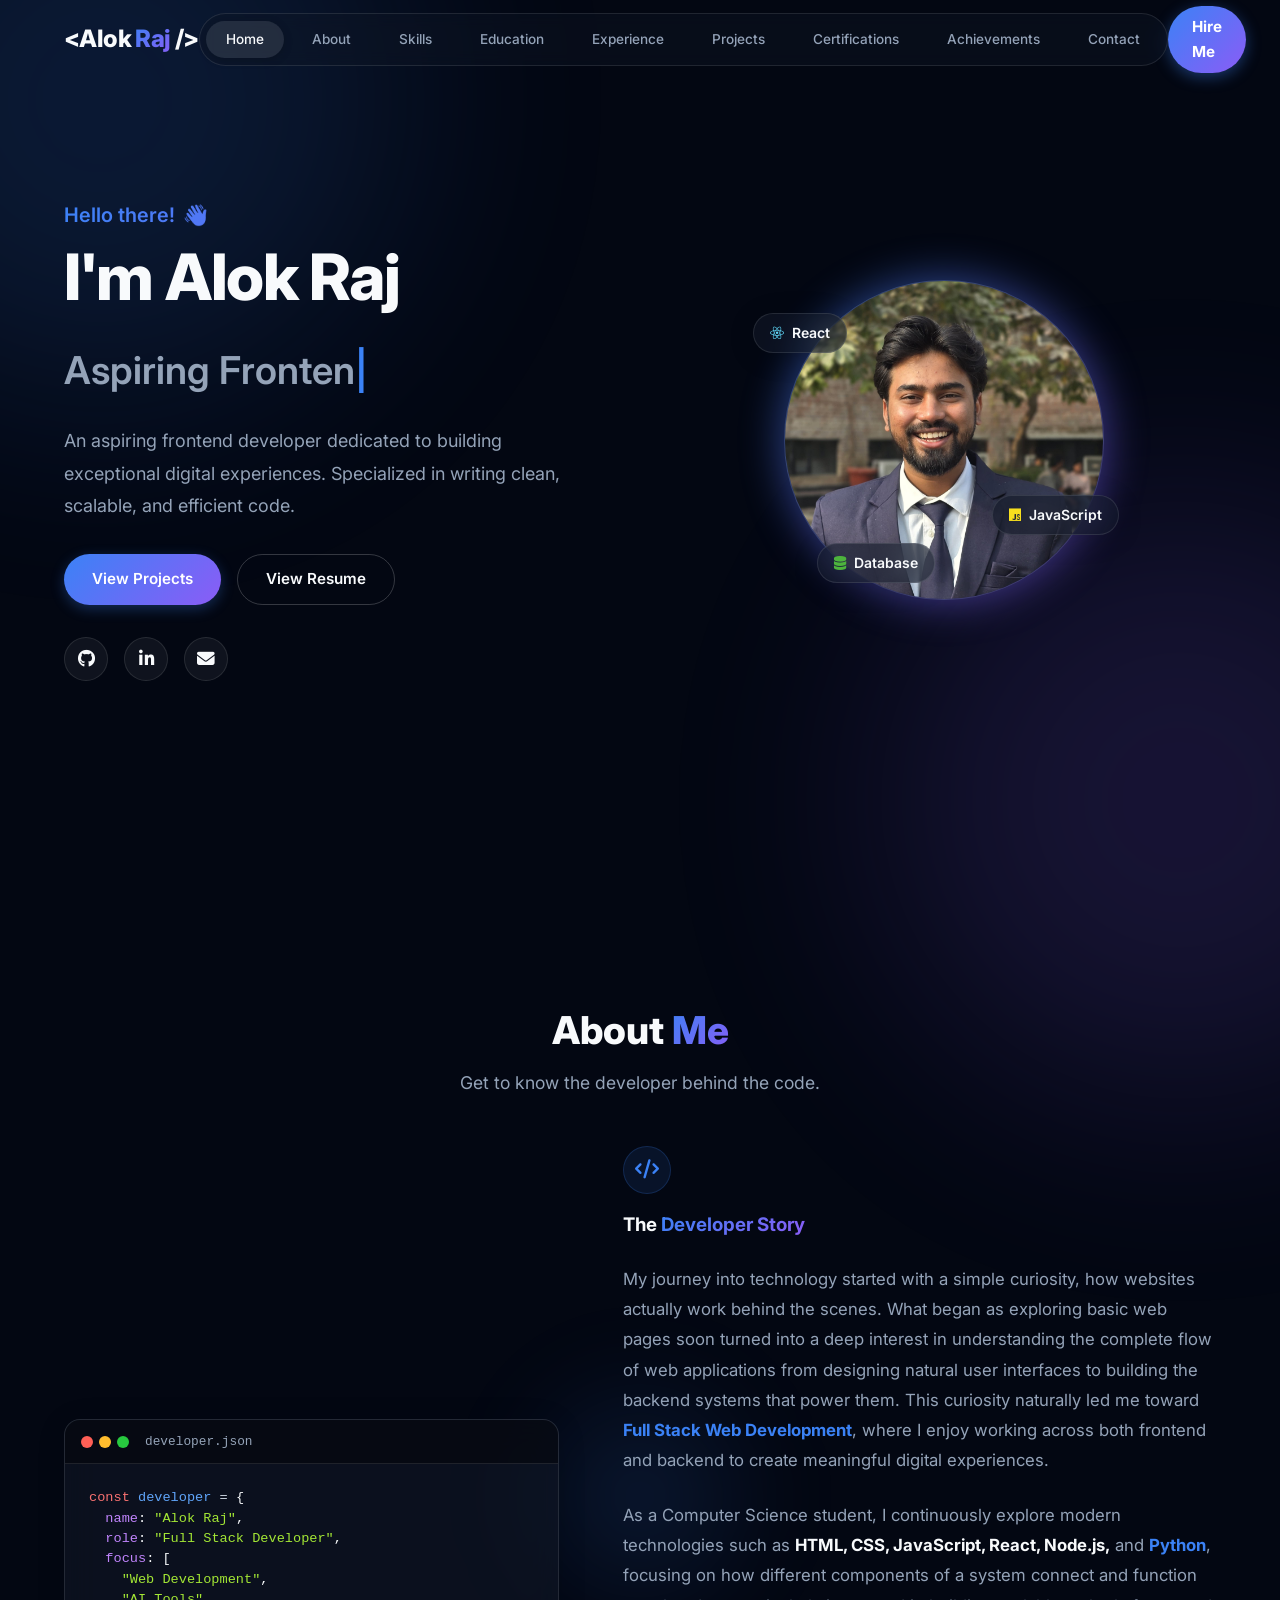
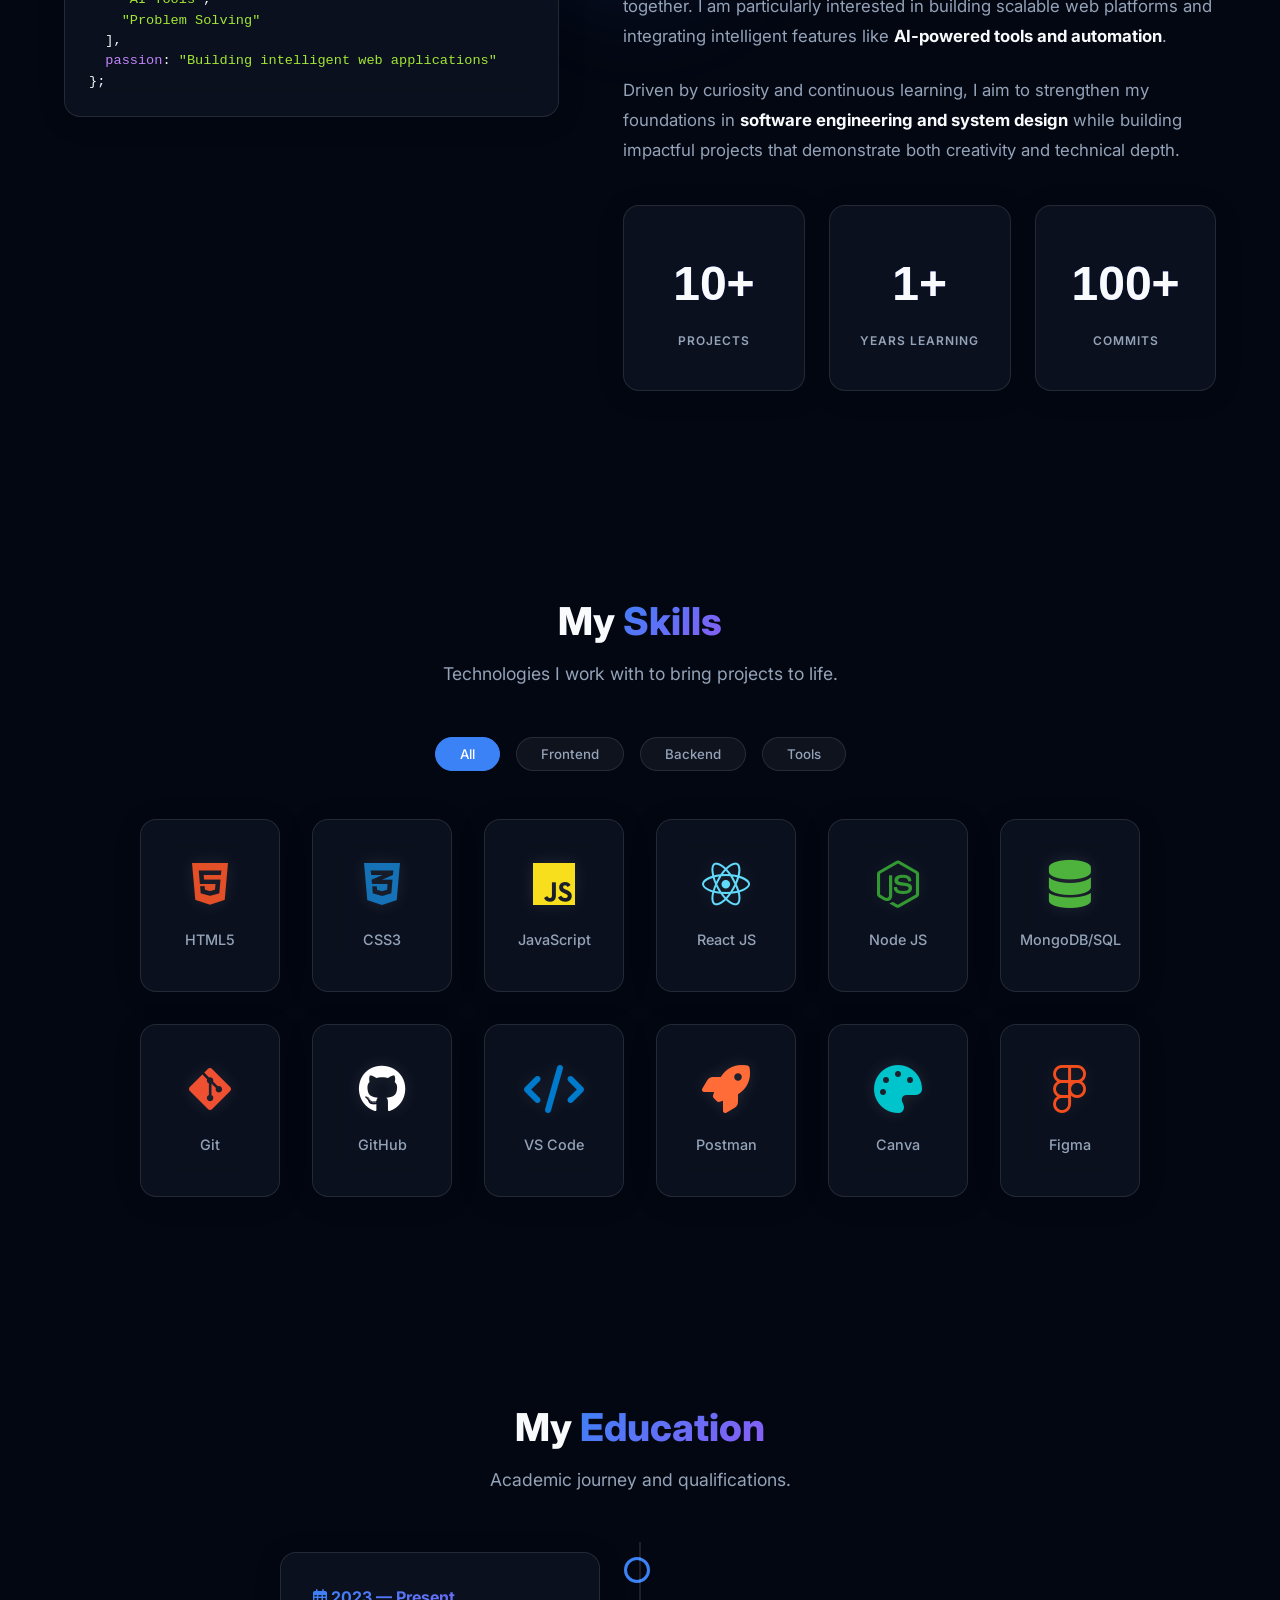
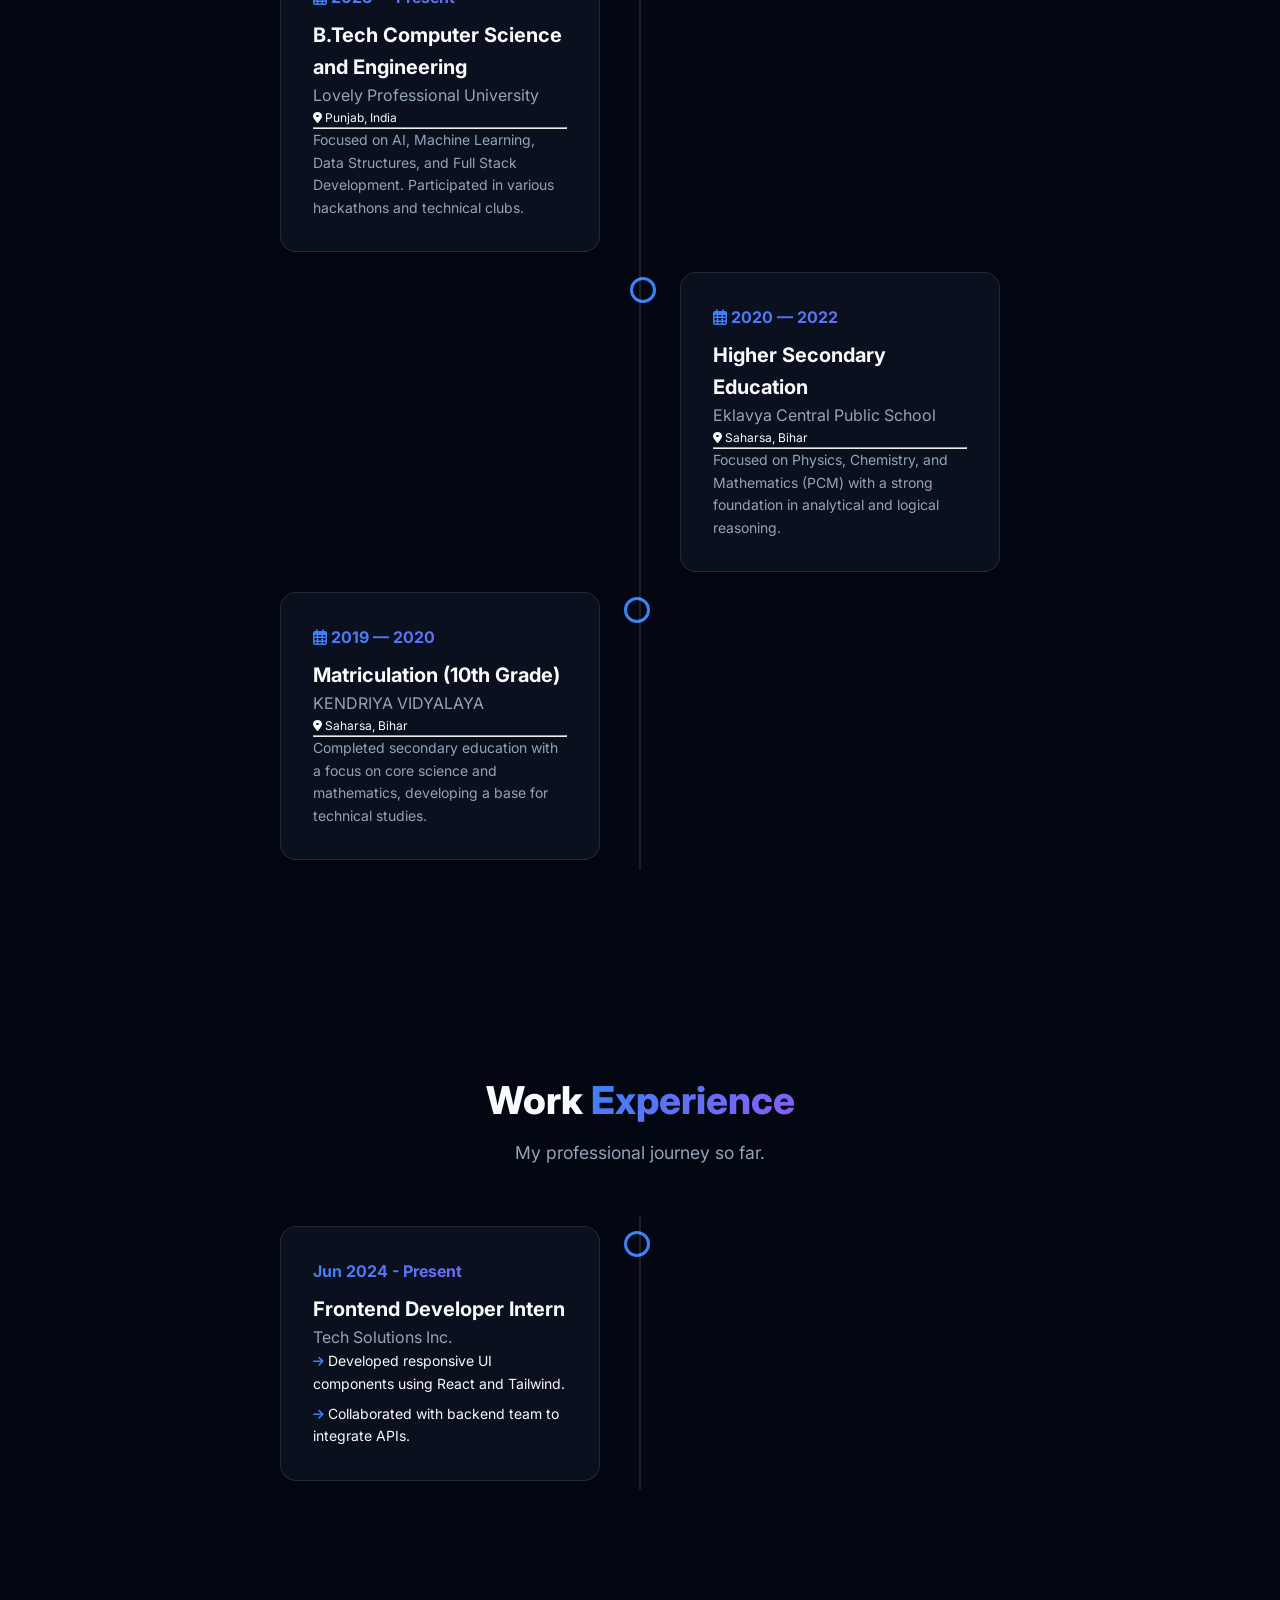
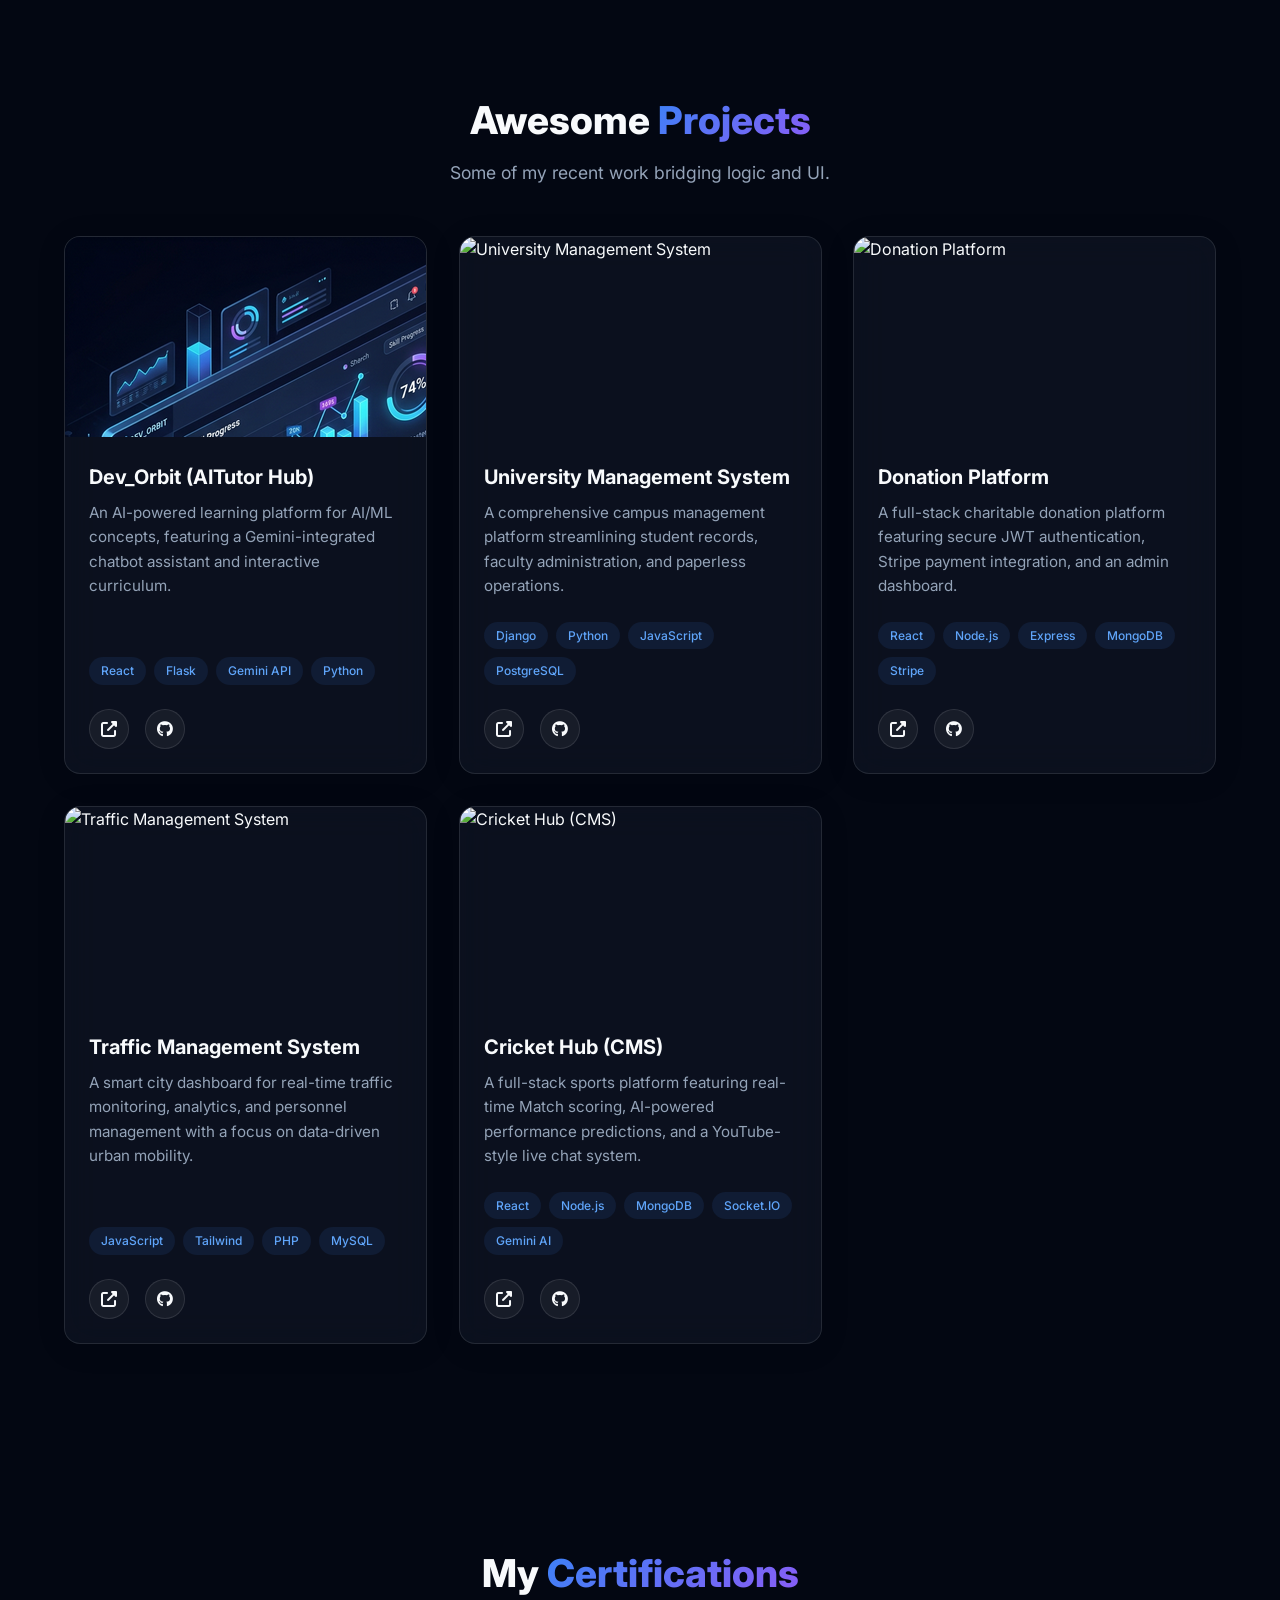
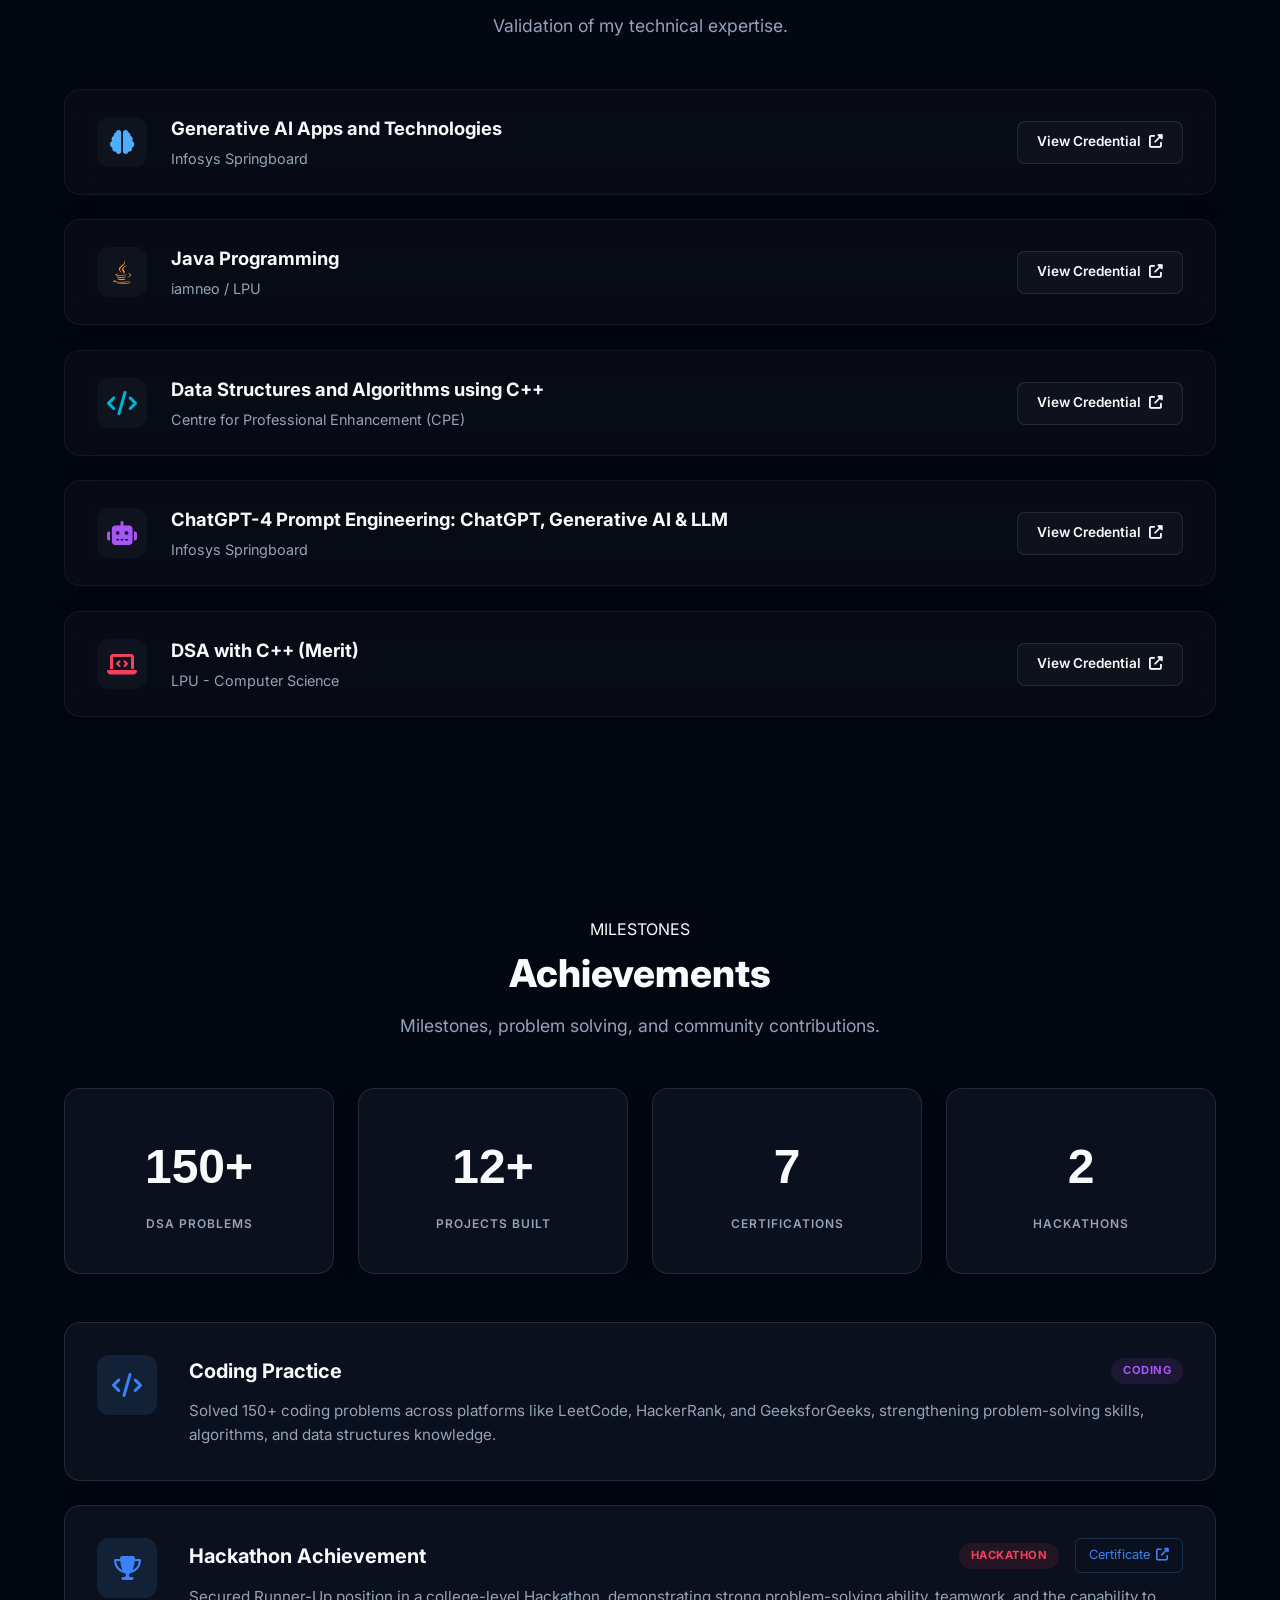
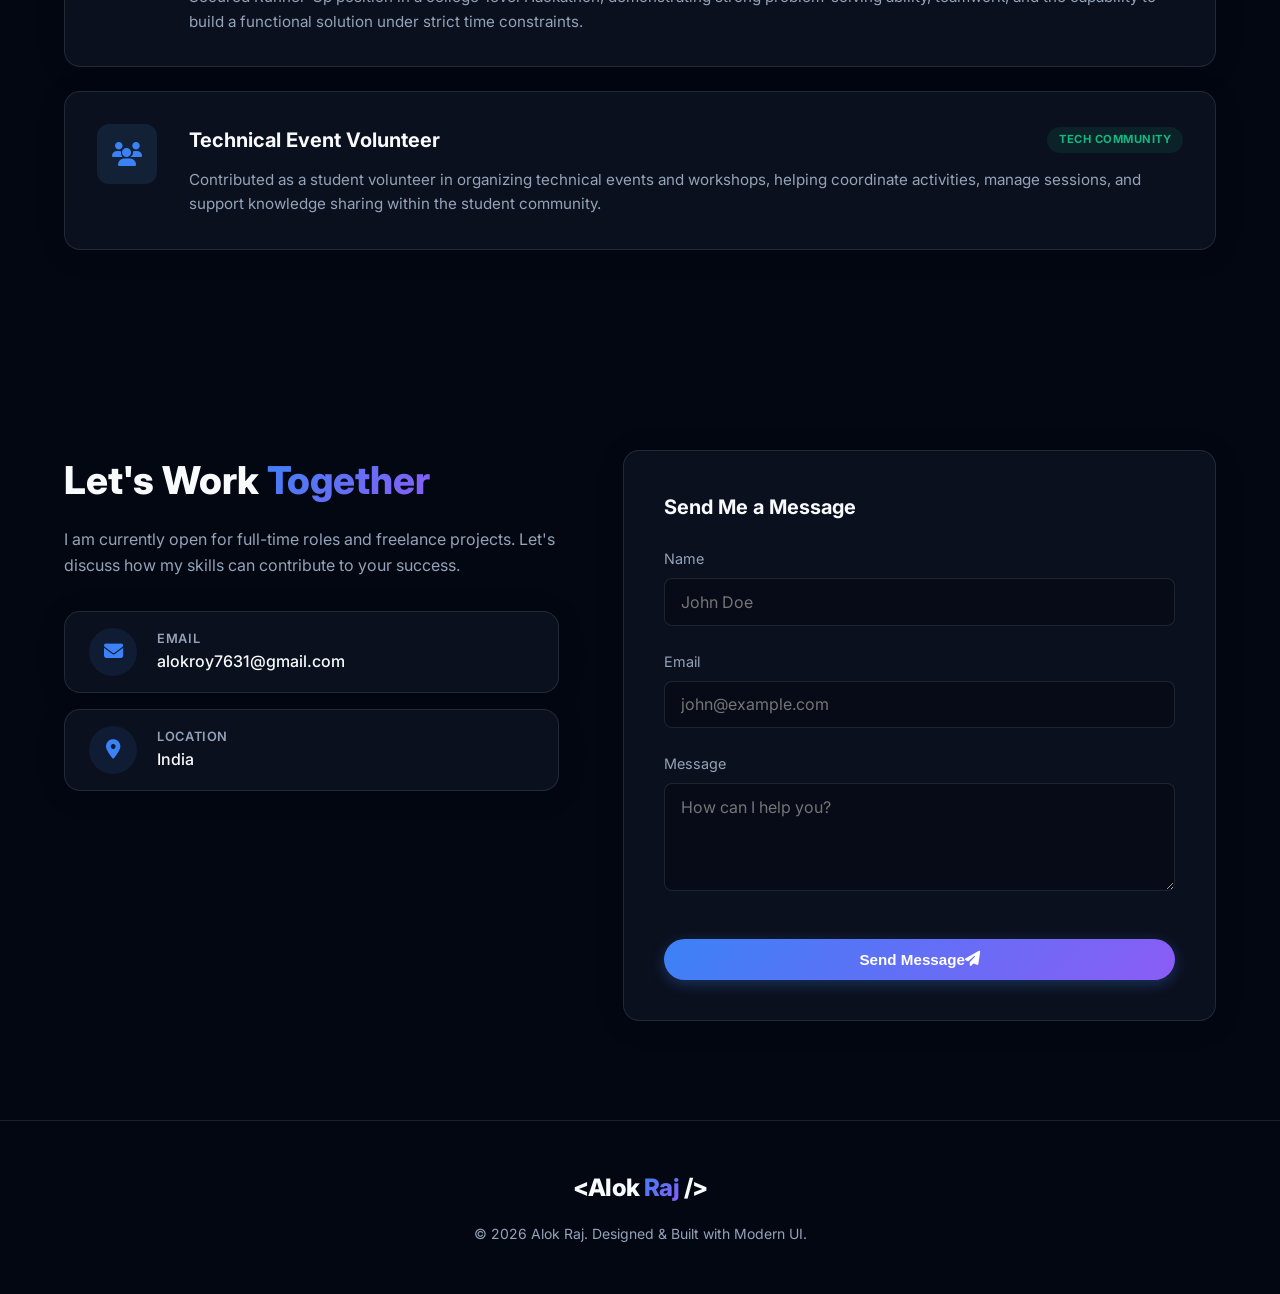
==== commit 545d9c71: "Added high-quality thumbnails and interactive hover effects to projects" ====
--- a/index.html
+++ b/index.html
@@ -353,12 +353,8 @@
                      <!-- Project 1: Dev_Orbit (AITutor Hub) -->
                      <div class="project-card glass-panel reveal reveal-up">
                         <div class="project-image-wrapper">
-                            <img src="file:///Users/alok/.gemini/antigravity/brain/74ca8feb-5746-4b35-9a5b-2dd4aed42e67/dev_orbit_mockup_1773690257146.png" alt="Dev_Orbit Mockup" class="project-img">
-                            <div class="project-overlay">
-                                <div class="overlay-content">
-                                    <span class="view-project">View Project <i class="fas fa-arrow-right ml-2"></i></span>
-                                </div>
-                            </div>
+                            <img src="assets/projects/dev-orbit.png" alt="Dev_Orbit Thumbnail" class="project-img">
+                            <div class="project-overlay"></div>
                         </div>
                         <div class="project-info">
                             <h3 class="project-title">Dev_Orbit (AITutor Hub)</h3>
@@ -379,12 +375,8 @@
                     <!-- Project 2: University Management System -->
                     <div class="project-card glass-panel reveal reveal-up" style="transition-delay: 100ms;">
                         <div class="project-image-wrapper">
-                            <img src="file:///Users/alok/.gemini/antigravity/brain/74ca8feb-5746-4b35-9a5b-2dd4aed42e67/university_mgmt_mockup_1773690274373.png" alt="University Management Mockup" class="project-img">
-                            <div class="project-overlay">
-                                <div class="overlay-content">
-                                    <span class="view-project">View Project <i class="fas fa-arrow-right ml-2"></i></span>
-                                </div>
-                            </div>
+                            <img src="https://images.unsplash.com/photo-1523050335456-c48d39232f2c?auto=format&fit=crop&q=80&w=800" alt="University Management System" class="project-img">
+                            <div class="project-overlay"></div>
                         </div>
                         <div class="project-info">
                             <h3 class="project-title">University Management System</h3>
@@ -405,12 +397,8 @@
                     <!-- Project 3: Donation Platform -->
                     <div class="project-card glass-panel reveal reveal-up" style="transition-delay: 200ms;">
                         <div class="project-image-wrapper">
-                            <img src="file:///Users/alok/.gemini/antigravity/brain/74ca8feb-5746-4b35-9a5b-2dd4aed42e67/donation_platform_mockup_1773690498117.png" alt="Donation Platform Mockup" class="project-img">
-                            <div class="project-overlay">
-                                <div class="overlay-content">
-                                    <span class="view-project">View Project <i class="fas fa-arrow-right ml-2"></i></span>
-                                </div>
-                            </div>
+                            <img src="https://images.unsplash.com/photo-1532629345422-7515f3d16bb6?auto=format&fit=crop&q=80&w=800" alt="Donation Platform" class="project-img">
+                            <div class="project-overlay"></div>
                         </div>
                         <div class="project-info">
                             <h3 class="project-title">Donation Platform</h3>
@@ -432,12 +420,8 @@
                     <!-- Project 4: Traffic Management System -->
                     <div class="project-card glass-panel reveal reveal-up" style="transition-delay: 300ms;">
                         <div class="project-image-wrapper">
-                            <img src="file:///Users/alok/.gemini/antigravity/brain/74ca8feb-5746-4b35-9a5b-2dd4aed42e67/traffic_mgmt_mockup_1773690513246.png" alt="Traffic Management Mockup" class="project-img">
-                            <div class="project-overlay">
-                                <div class="overlay-content">
-                                    <span class="view-project">View Project <i class="fas fa-arrow-right ml-2"></i></span>
-                                </div>
-                            </div>
+                            <img src="https://images.unsplash.com/photo-1545147986-a9d6f210df77?auto=format&fit=crop&q=80&w=800" alt="Traffic Management System" class="project-img">
+                            <div class="project-overlay"></div>
                         </div>
                         <div class="project-info">
                             <h3 class="project-title">Traffic Management System</h3>
@@ -458,12 +442,8 @@
                     <!-- Project 5: Cricket Management System -->
                     <div class="project-card glass-panel reveal reveal-up" style="transition-delay: 400ms;">
                         <div class="project-image-wrapper">
-                            <img src="file:///Users/alok/.gemini/antigravity/brain/74ca8feb-5746-4b35-9a5b-2dd4aed42e67/cricket_hub_mockup_1773690673041.png" alt="Cricket Hub Mockup" class="project-img">
-                            <div class="project-overlay">
-                                <div class="overlay-content">
-                                    <span class="view-project">View Project <i class="fas fa-arrow-right ml-2"></i></span>
-                                </div>
-                            </div>
+                            <img src="https://images.unsplash.com/photo-1531415074968-036ba1b575da?auto=format&fit=crop&q=80&w=800" alt="Cricket Hub (CMS)" class="project-img">
+                            <div class="project-overlay"></div>
                         </div>
                         <div class="project-info">
                             <h3 class="project-title">Cricket Hub (CMS)</h3>
--- a/style.css
+++ b/style.css
@@ -810,62 +810,25 @@
 
 .project-image-wrapper {
     width: 100%;
-    height: 240px;
-    position: relative;
+    height: 200px;
     overflow: hidden;
 }
 
-.project-img {
+.project-placeholder {
     width: 100%;
     height: 100%;
-    object-fit: cover;
-    transition: transform 0.8s cubic-bezier(0.4, 0, 0.2, 1);
-}
-
-.project-overlay {
-    position: absolute;
-    inset: 0;
-    background: linear-gradient(to top, rgba(10, 10, 10, 0.9) 0%, rgba(10, 10, 10, 0.4) 50%, transparent 100%);
-    display: flex;
-    align-items: center;
-    justify-content: center;
-    opacity: 0;
-    transition: all 0.5s ease;
-}
-
-.overlay-content {
-    transform: translateY(20px);
-    transition: all 0.5s cubic-bezier(0.4, 0, 0.2, 1);
-}
-
-.view-project {
-    background: rgba(255, 255, 255, 0.1);
-    backdrop-filter: blur(8px);
-    border: 1px solid rgba(255, 255, 255, 0.2);
-    color: white;
-    padding: 0.75rem 1.5rem;
-    border-radius: var(--radius-full);
-    font-weight: 600;
-    text-transform: uppercase;
-    letter-spacing: 1px;
-    font-size: 0.85rem;
-}
-
-.project-card:hover .project-img {
-    transform: scale(1.15);
-}
-
-.project-card:hover .project-overlay {
-    opacity: 1;
-}
-
-.project-card:hover .overlay-content {
-    transform: translateY(0);
+    display: flex;
+    align-items: center;
+    justify-content: center;
+    transition: transform 0.5s ease;
+}
+
+.project-card:hover .project-placeholder {
+    transform: scale(1.05);
 }
 
 .bg-gradient-brand { background: linear-gradient(to right, #4facfe 0%, #00f2fe 100%); }
 .bg-gradient-secondary { background: linear-gradient(135deg, #667eea 0%, #764ba2 100%); }
-.bg-gradient-accent { background: linear-gradient(135deg, #ff9a9e 0%, #fecfef 100%); }
 
 .project-info {
     padding: 1.5rem;
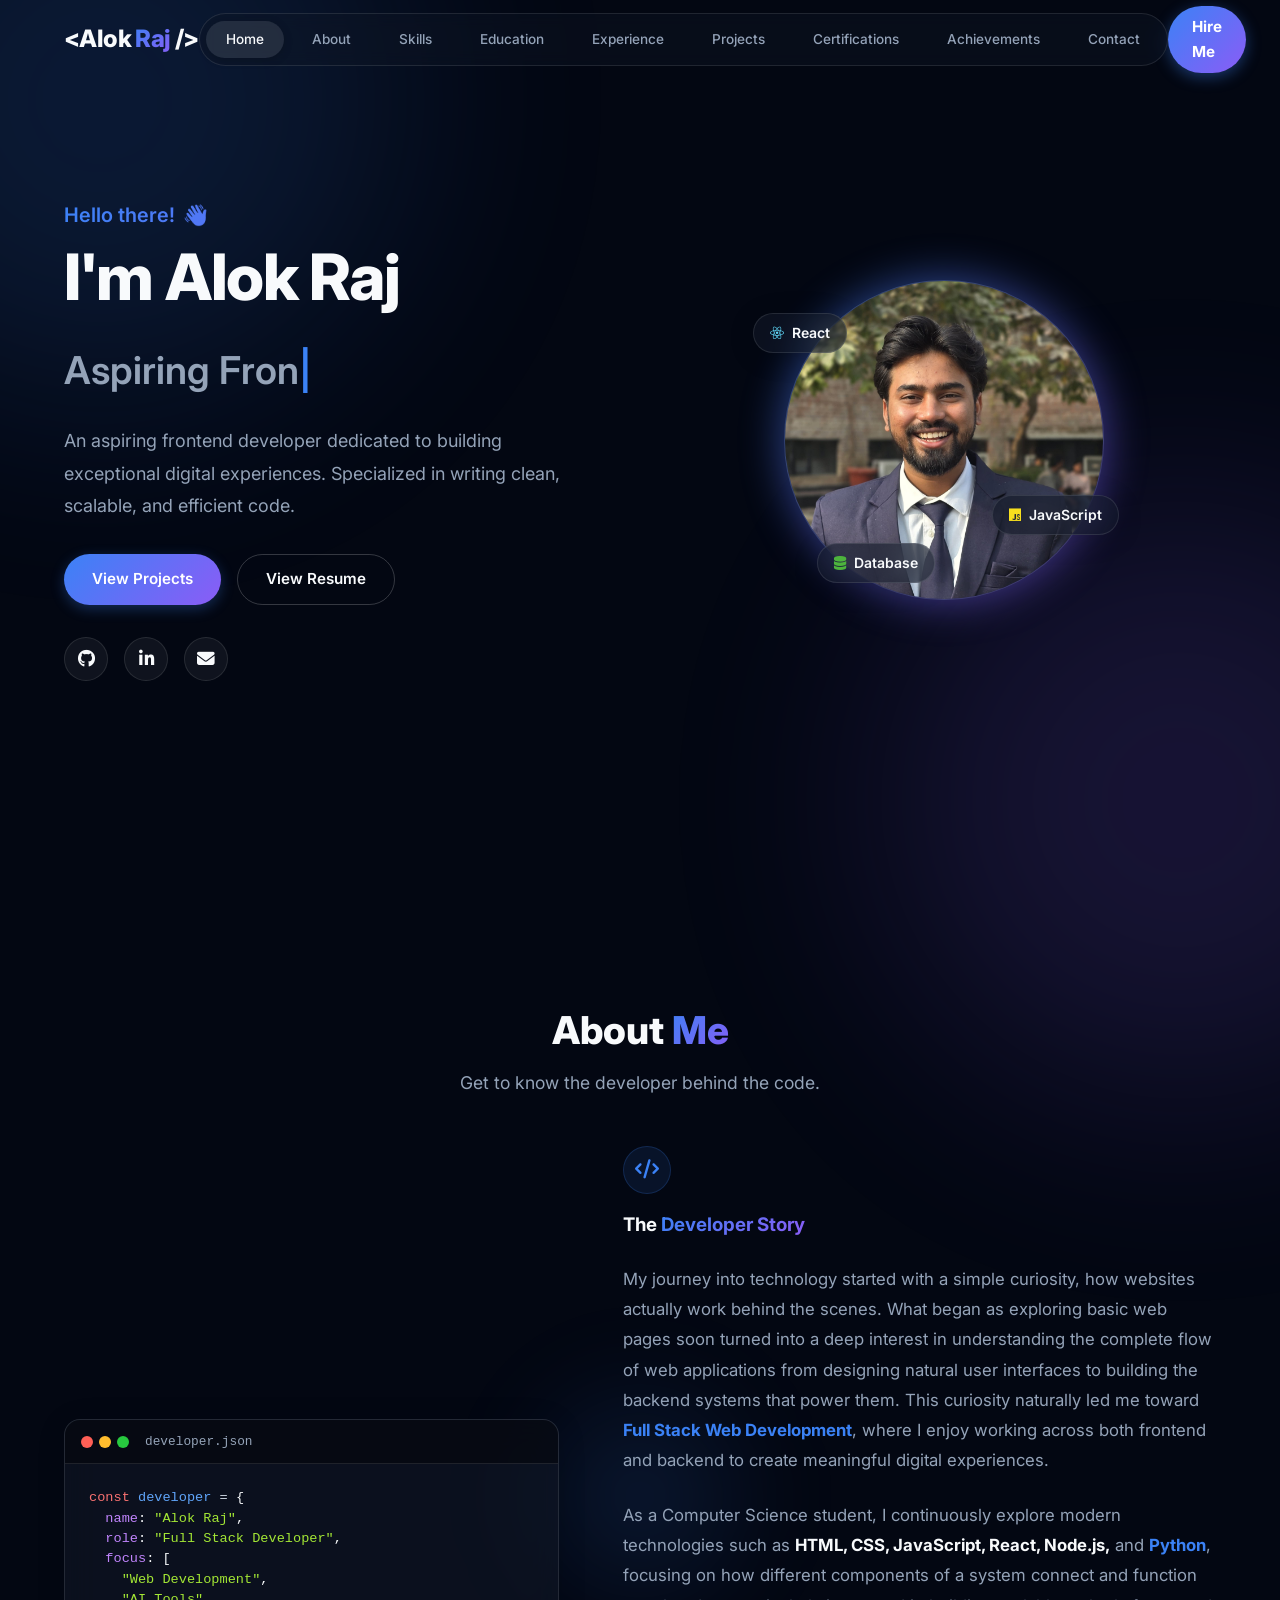
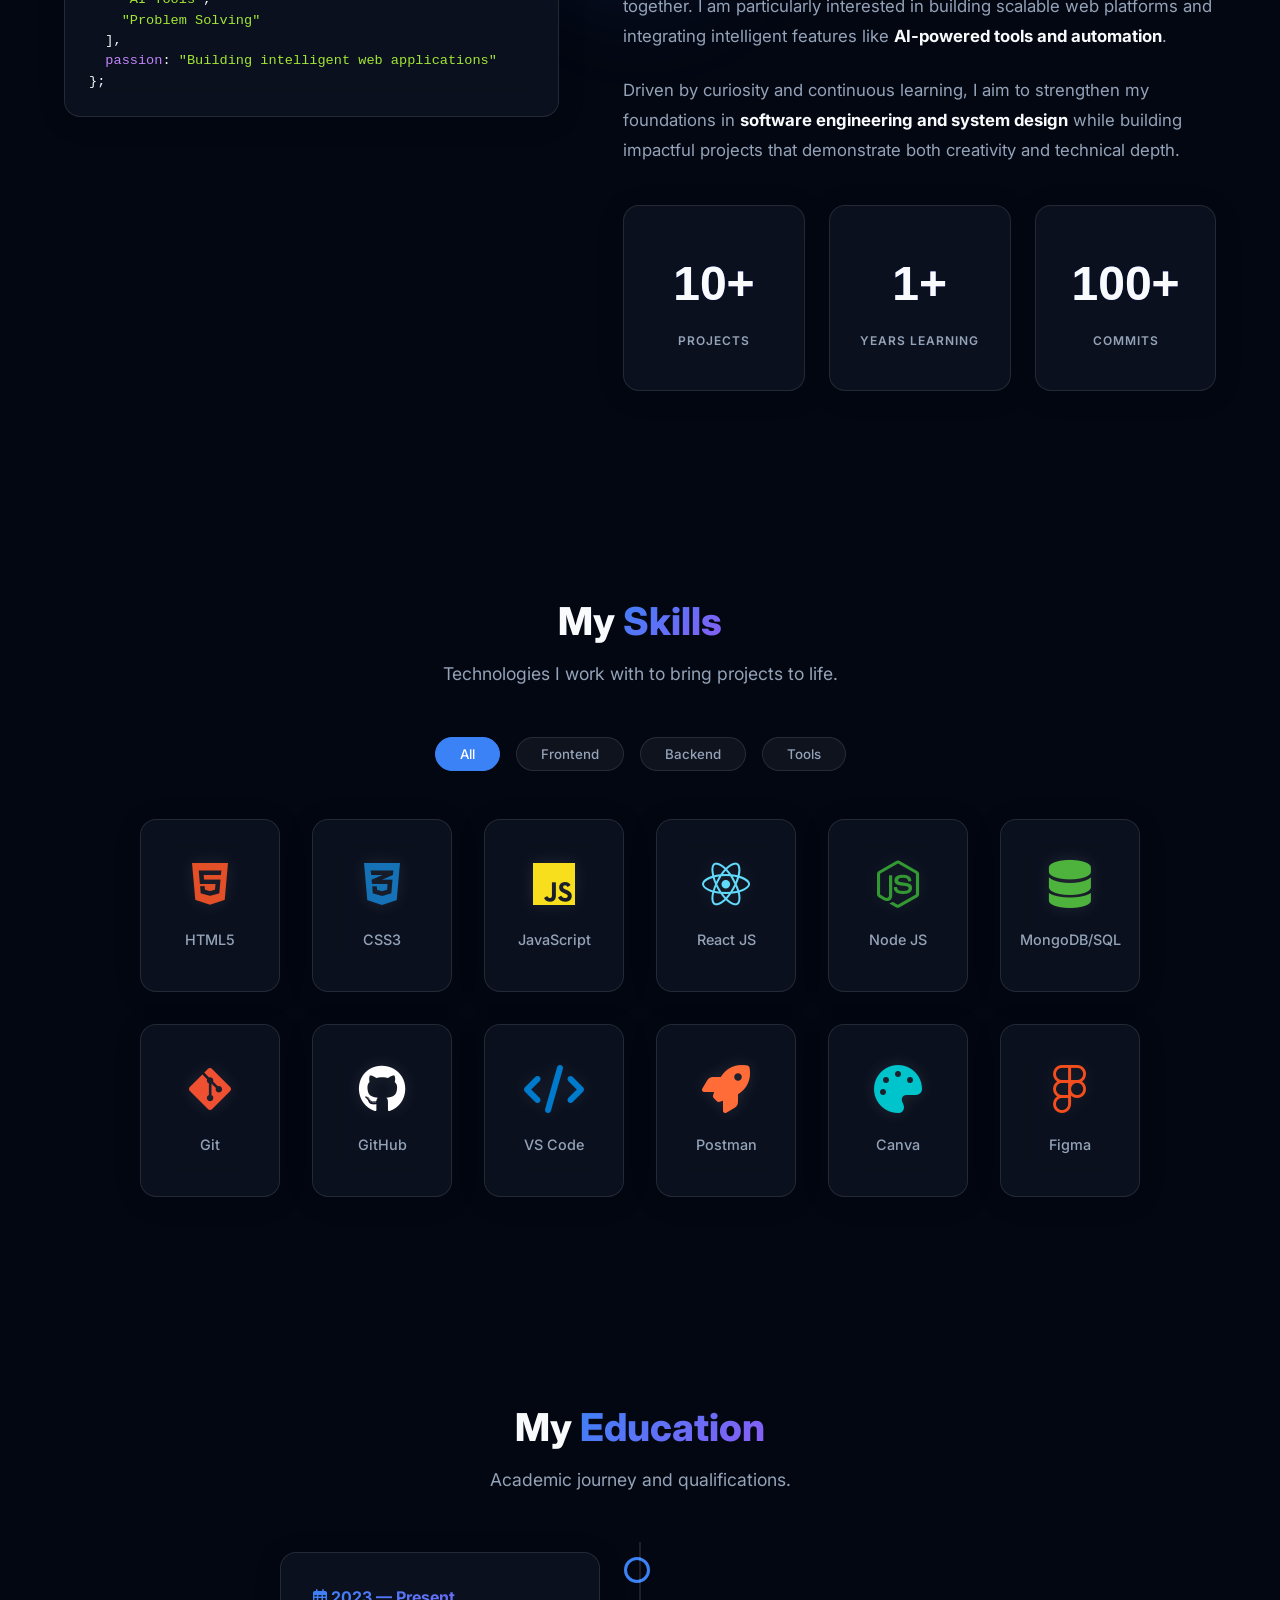
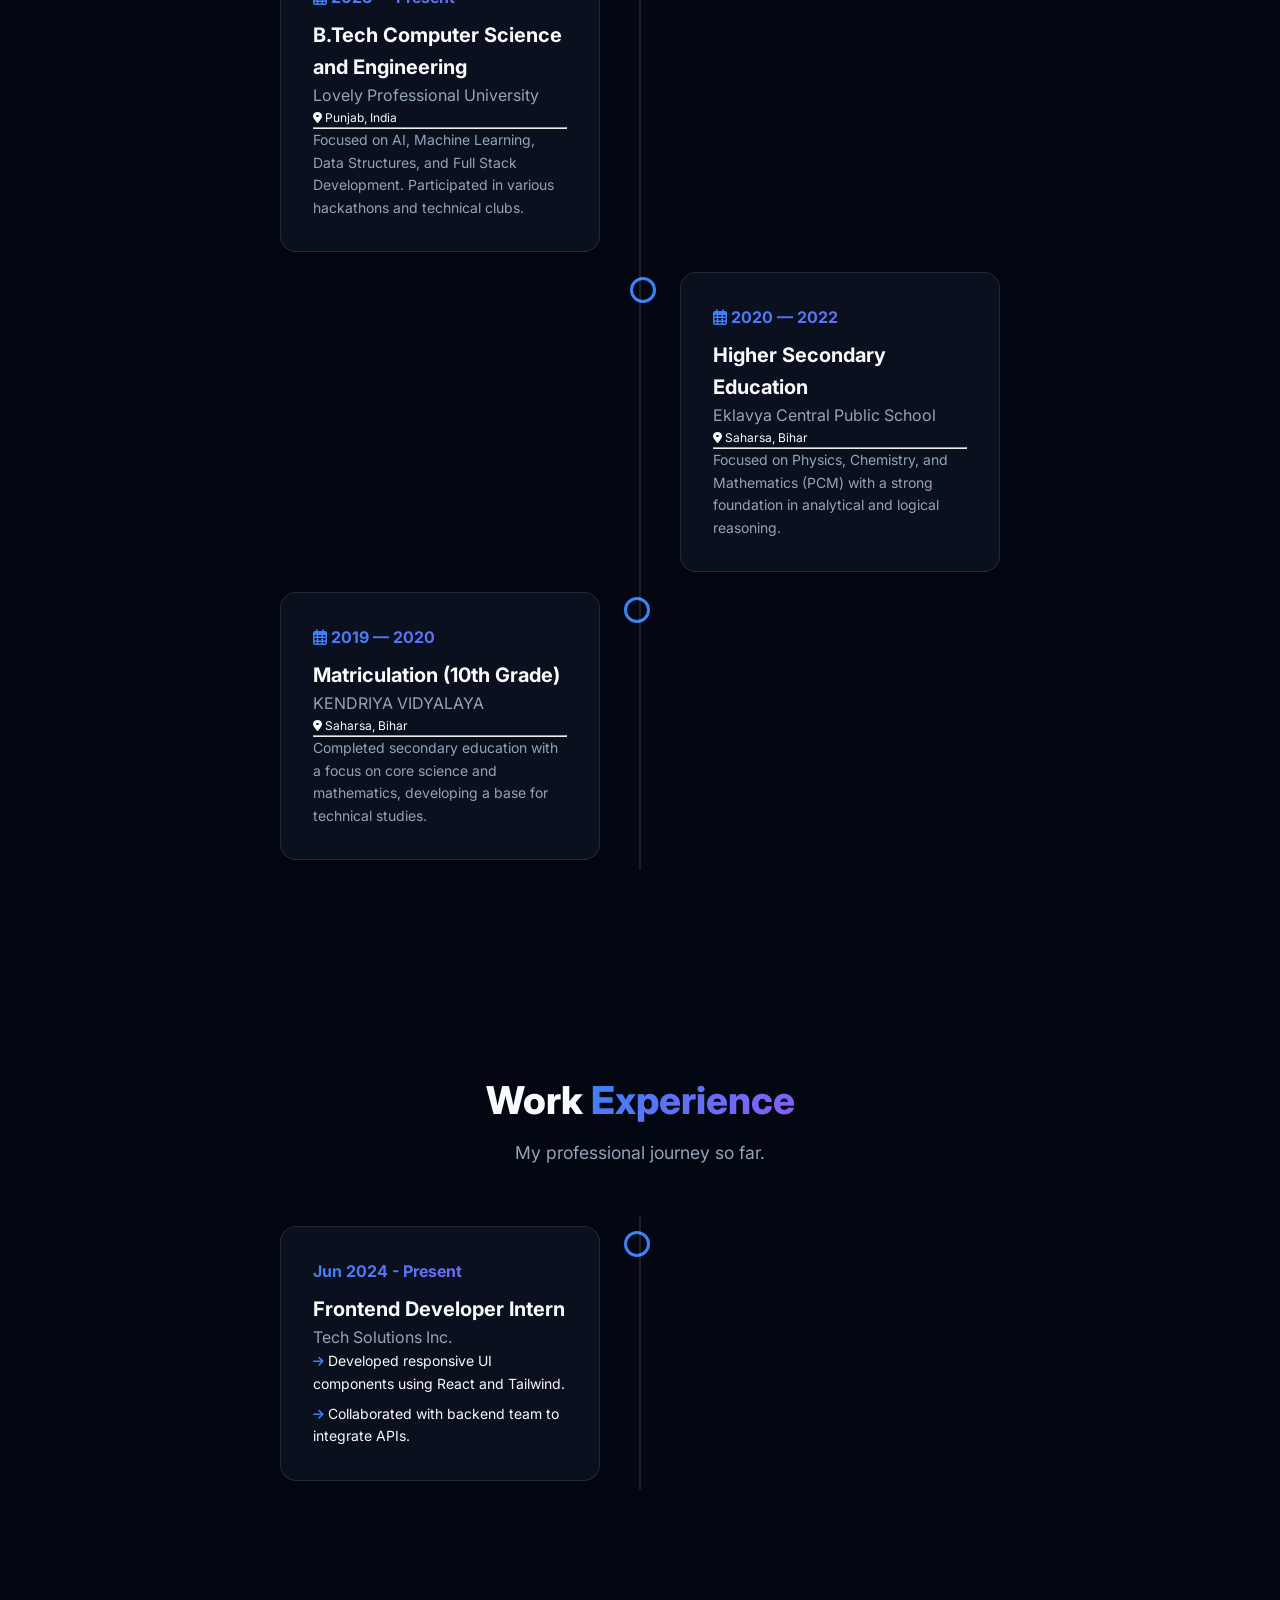
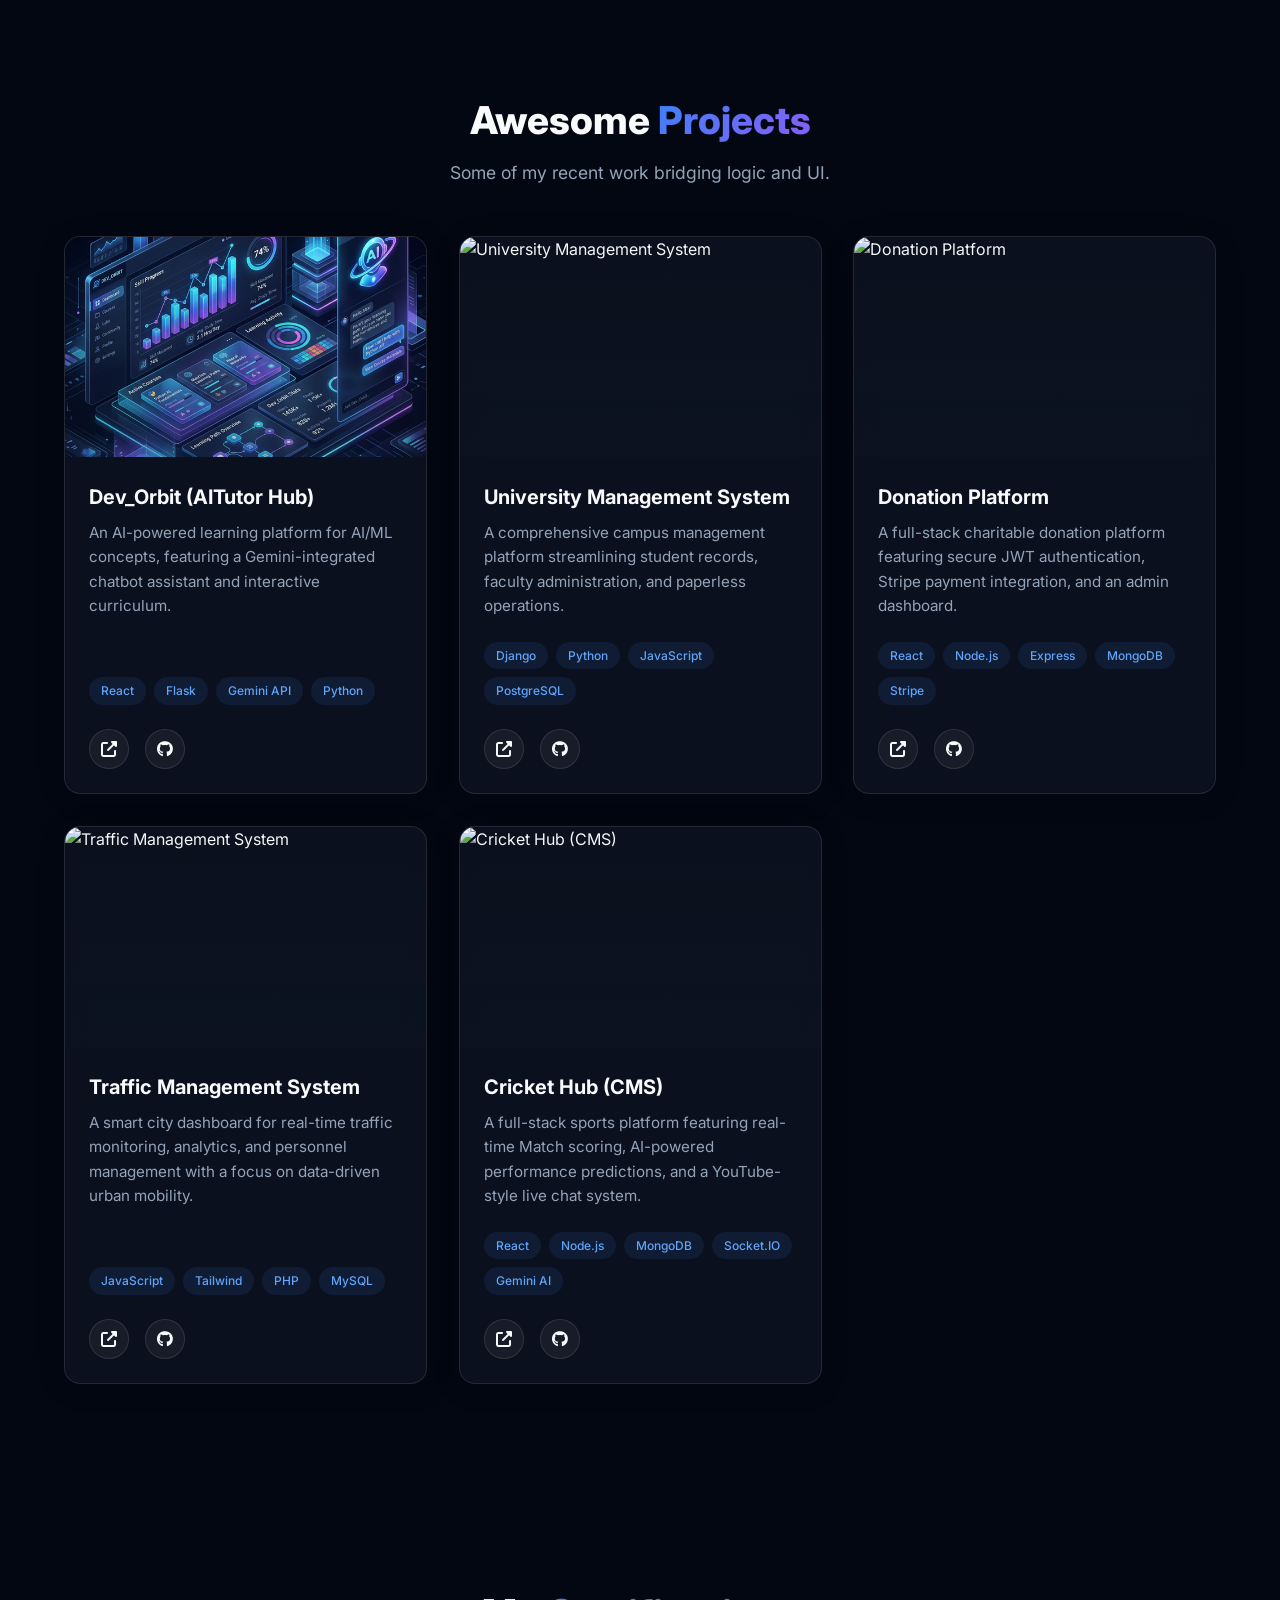
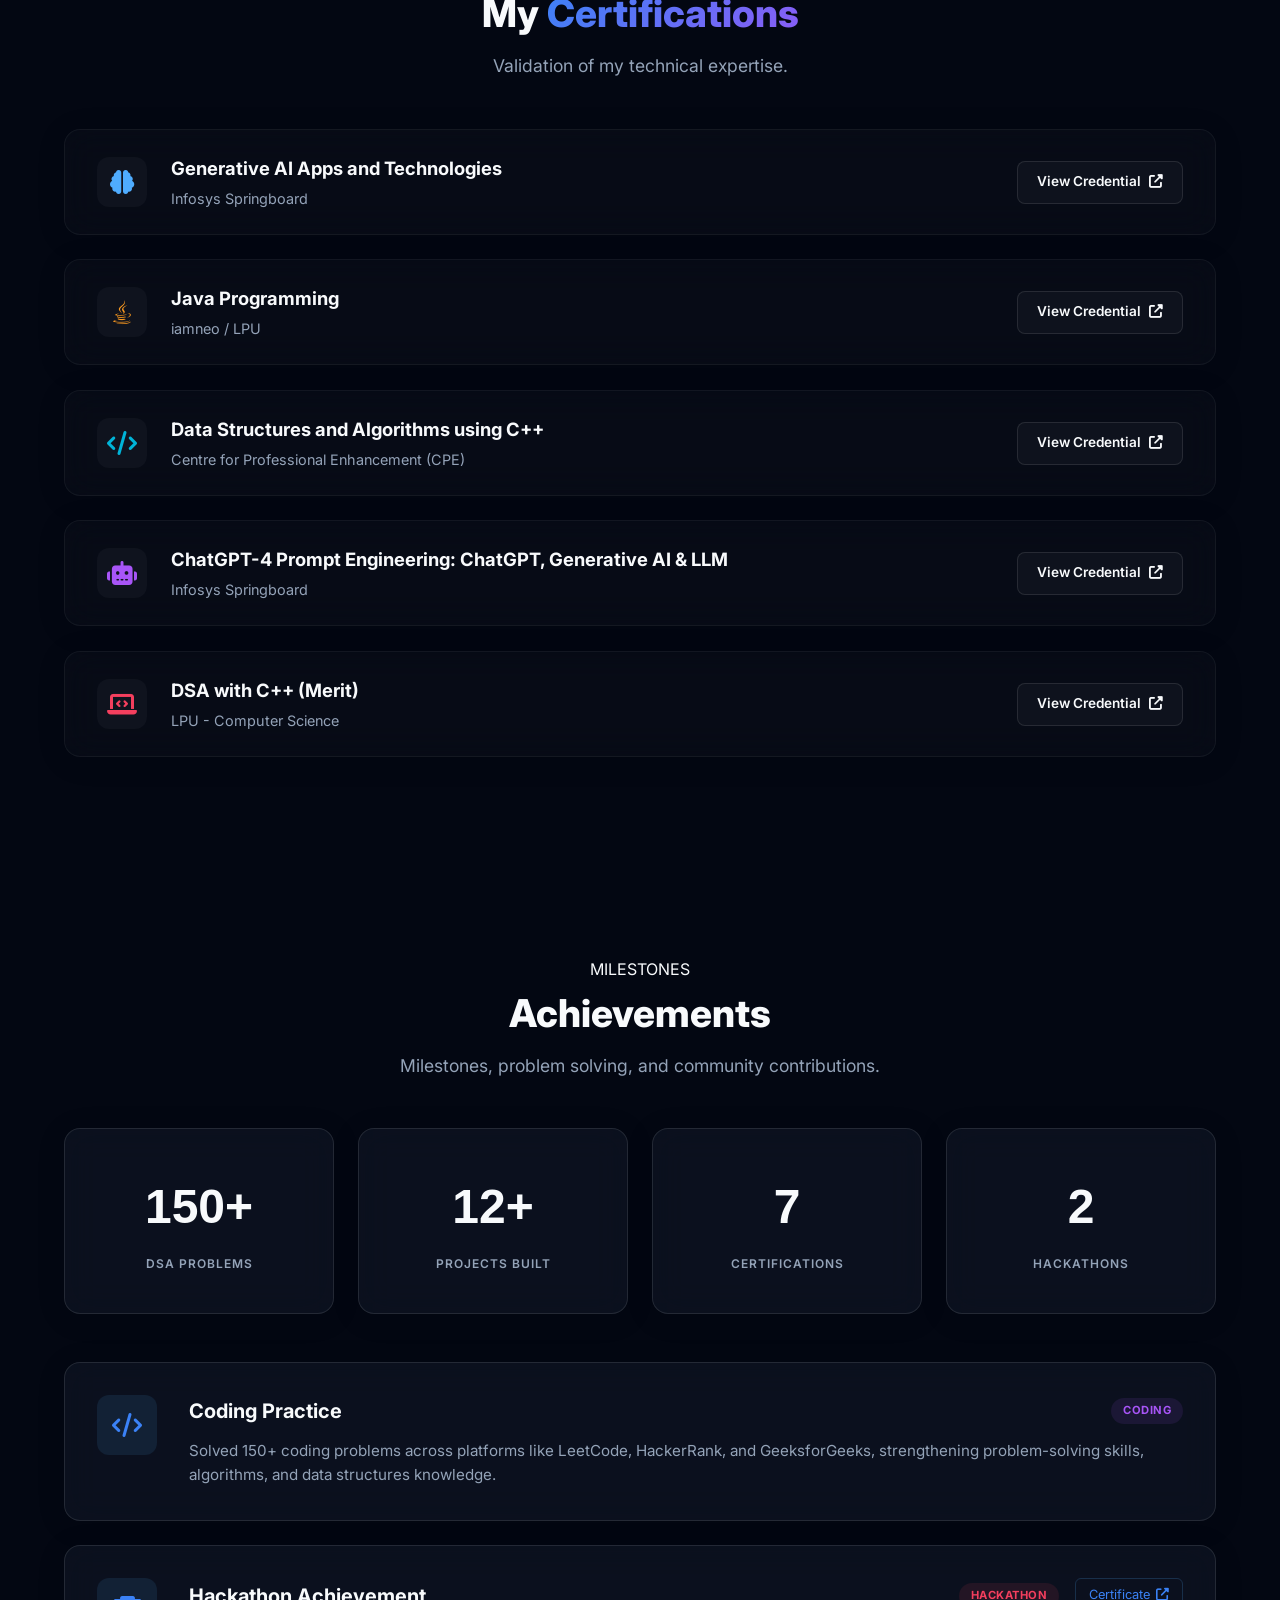
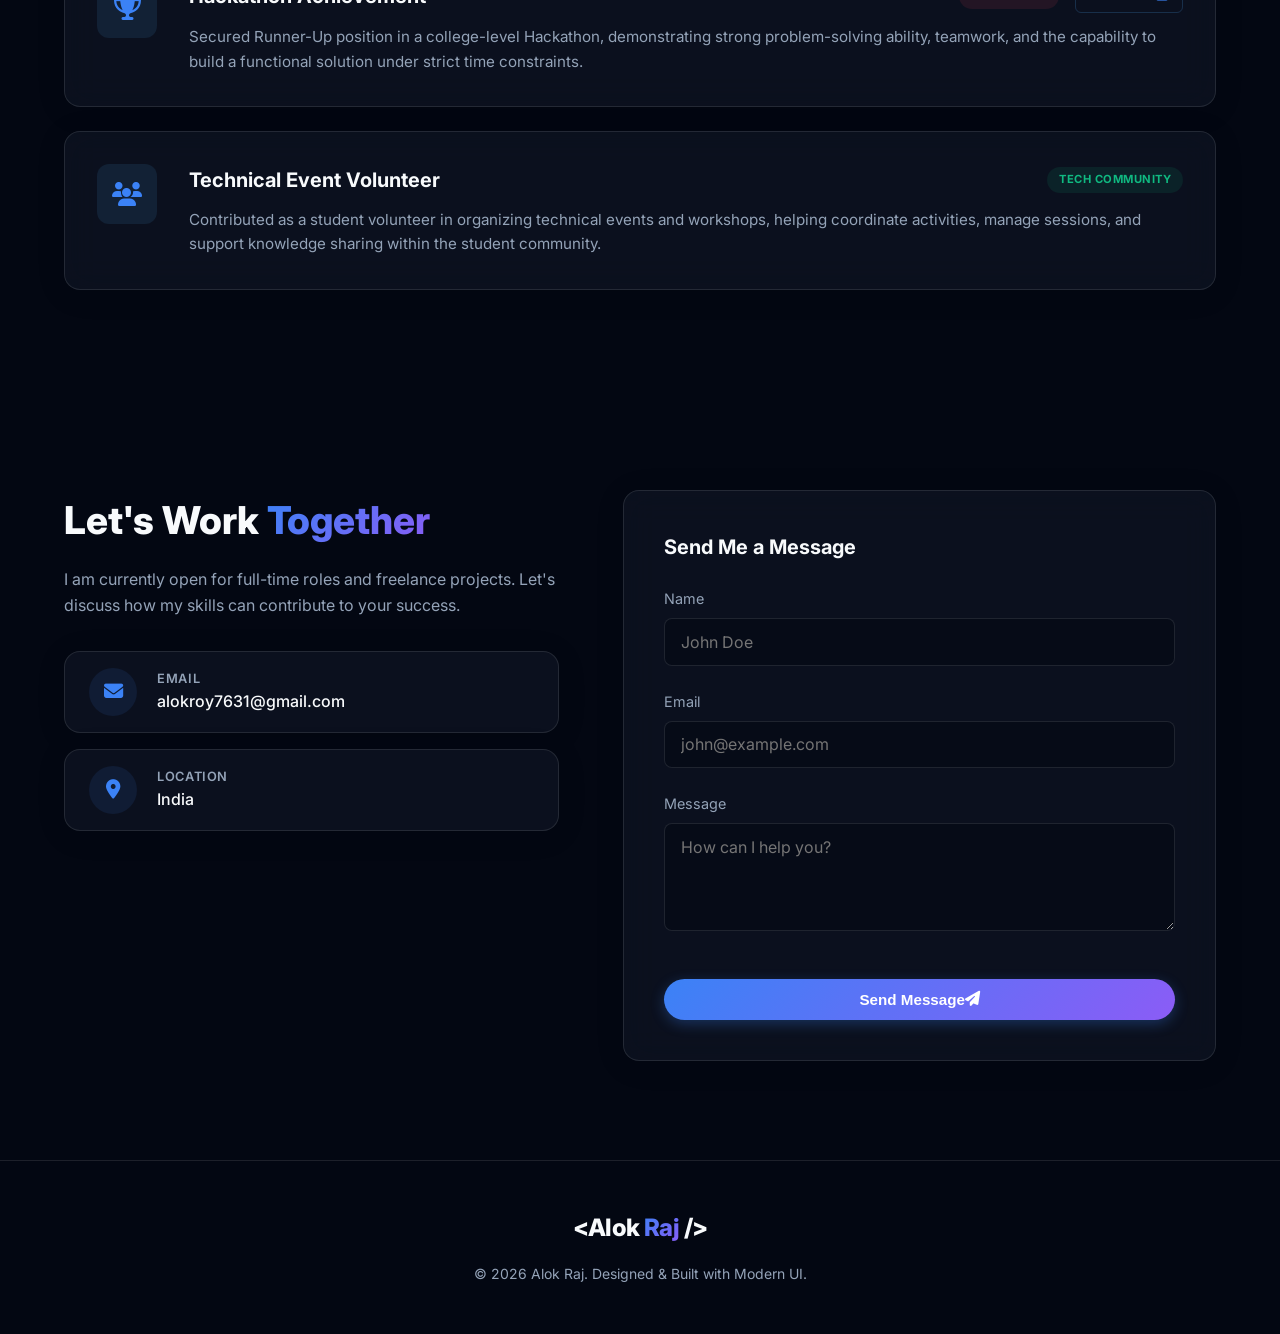
==== commit 0e4fd014: "Enhanced project thumbnails for UMS and Traffic Management System" ====
--- a/index.html
+++ b/index.html
@@ -375,7 +375,7 @@
                     <!-- Project 2: University Management System -->
                     <div class="project-card glass-panel reveal reveal-up" style="transition-delay: 100ms;">
                         <div class="project-image-wrapper">
-                            <img src="https://images.unsplash.com/photo-1523050335456-c48d39232f2c?auto=format&fit=crop&q=80&w=800" alt="University Management System" class="project-img">
+                            <img src="https://images.unsplash.com/photo-1551288049-bebda4e38f71?auto=format&fit=crop&q=80&w=800" alt="University Management System" class="project-img">
                             <div class="project-overlay"></div>
                         </div>
                         <div class="project-info">
@@ -420,7 +420,7 @@
                     <!-- Project 4: Traffic Management System -->
                     <div class="project-card glass-panel reveal reveal-up" style="transition-delay: 300ms;">
                         <div class="project-image-wrapper">
-                            <img src="https://images.unsplash.com/photo-1545147986-a9d6f210df77?auto=format&fit=crop&q=80&w=800" alt="Traffic Management System" class="project-img">
+                            <img src="https://images.unsplash.com/photo-1518770660439-4636190af475?auto=format&fit=crop&q=80&w=800" alt="Traffic Management System" class="project-img">
                             <div class="project-overlay"></div>
                         </div>
                         <div class="project-info">
--- a/style.css
+++ b/style.css
@@ -810,8 +810,32 @@
 
 .project-image-wrapper {
     width: 100%;
-    height: 200px;
+    height: 220px;
     overflow: hidden;
+    position: relative;
+}
+
+.project-img {
+    width: 100%;
+    height: 100%;
+    object-fit: cover;
+    transition: transform 0.6s cubic-bezier(0.4, 0, 0.2, 1);
+}
+
+.project-overlay {
+    position: absolute;
+    inset: 0;
+    background: linear-gradient(to bottom, transparent, rgba(17, 24, 39, 0.4));
+    opacity: 0.6;
+    transition: opacity 0.3s ease;
+}
+
+.project-card:hover .project-img {
+    transform: scale(1.1);
+}
+
+.project-card:hover .project-overlay {
+    opacity: 0.8;
 }
 
 .project-placeholder {
@@ -822,13 +846,6 @@
     justify-content: center;
     transition: transform 0.5s ease;
 }
-
-.project-card:hover .project-placeholder {
-    transform: scale(1.05);
-}
-
-.bg-gradient-brand { background: linear-gradient(to right, #4facfe 0%, #00f2fe 100%); }
-.bg-gradient-secondary { background: linear-gradient(135deg, #667eea 0%, #764ba2 100%); }
 
 .project-info {
     padding: 1.5rem;
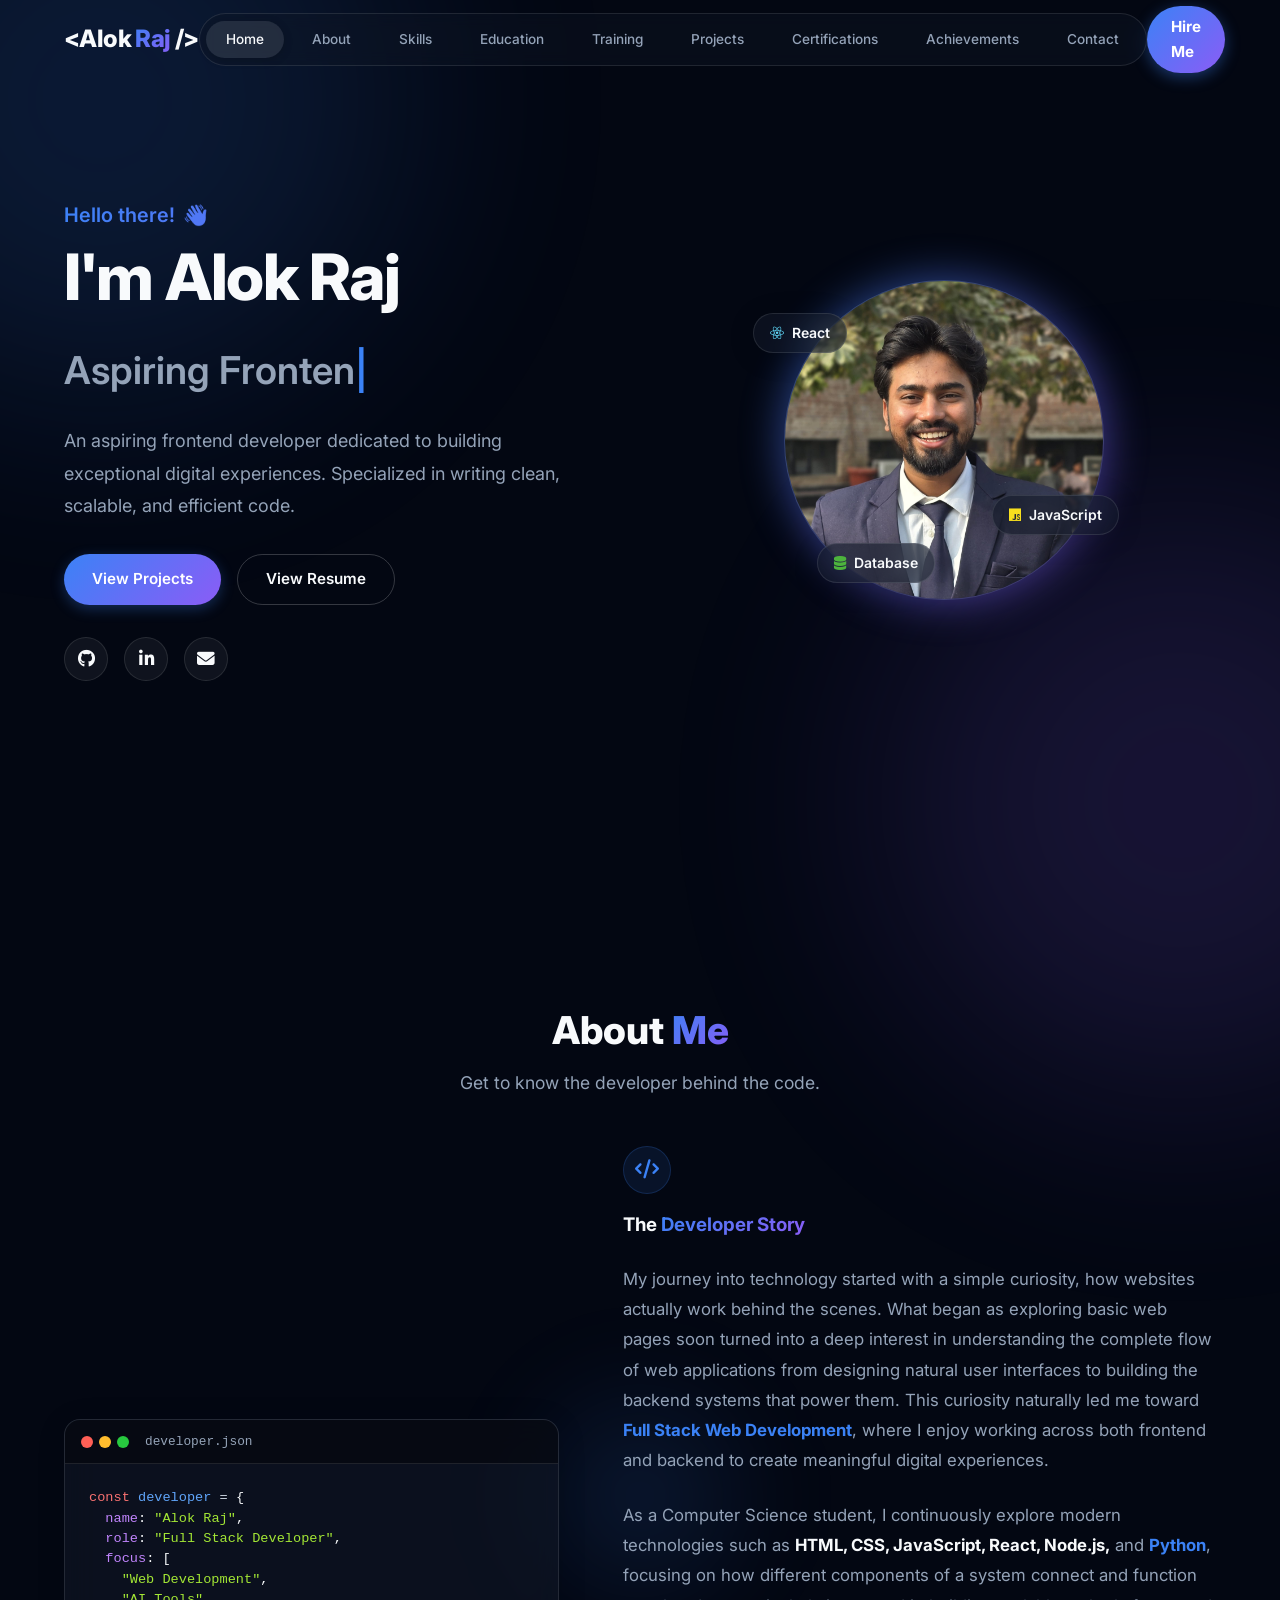
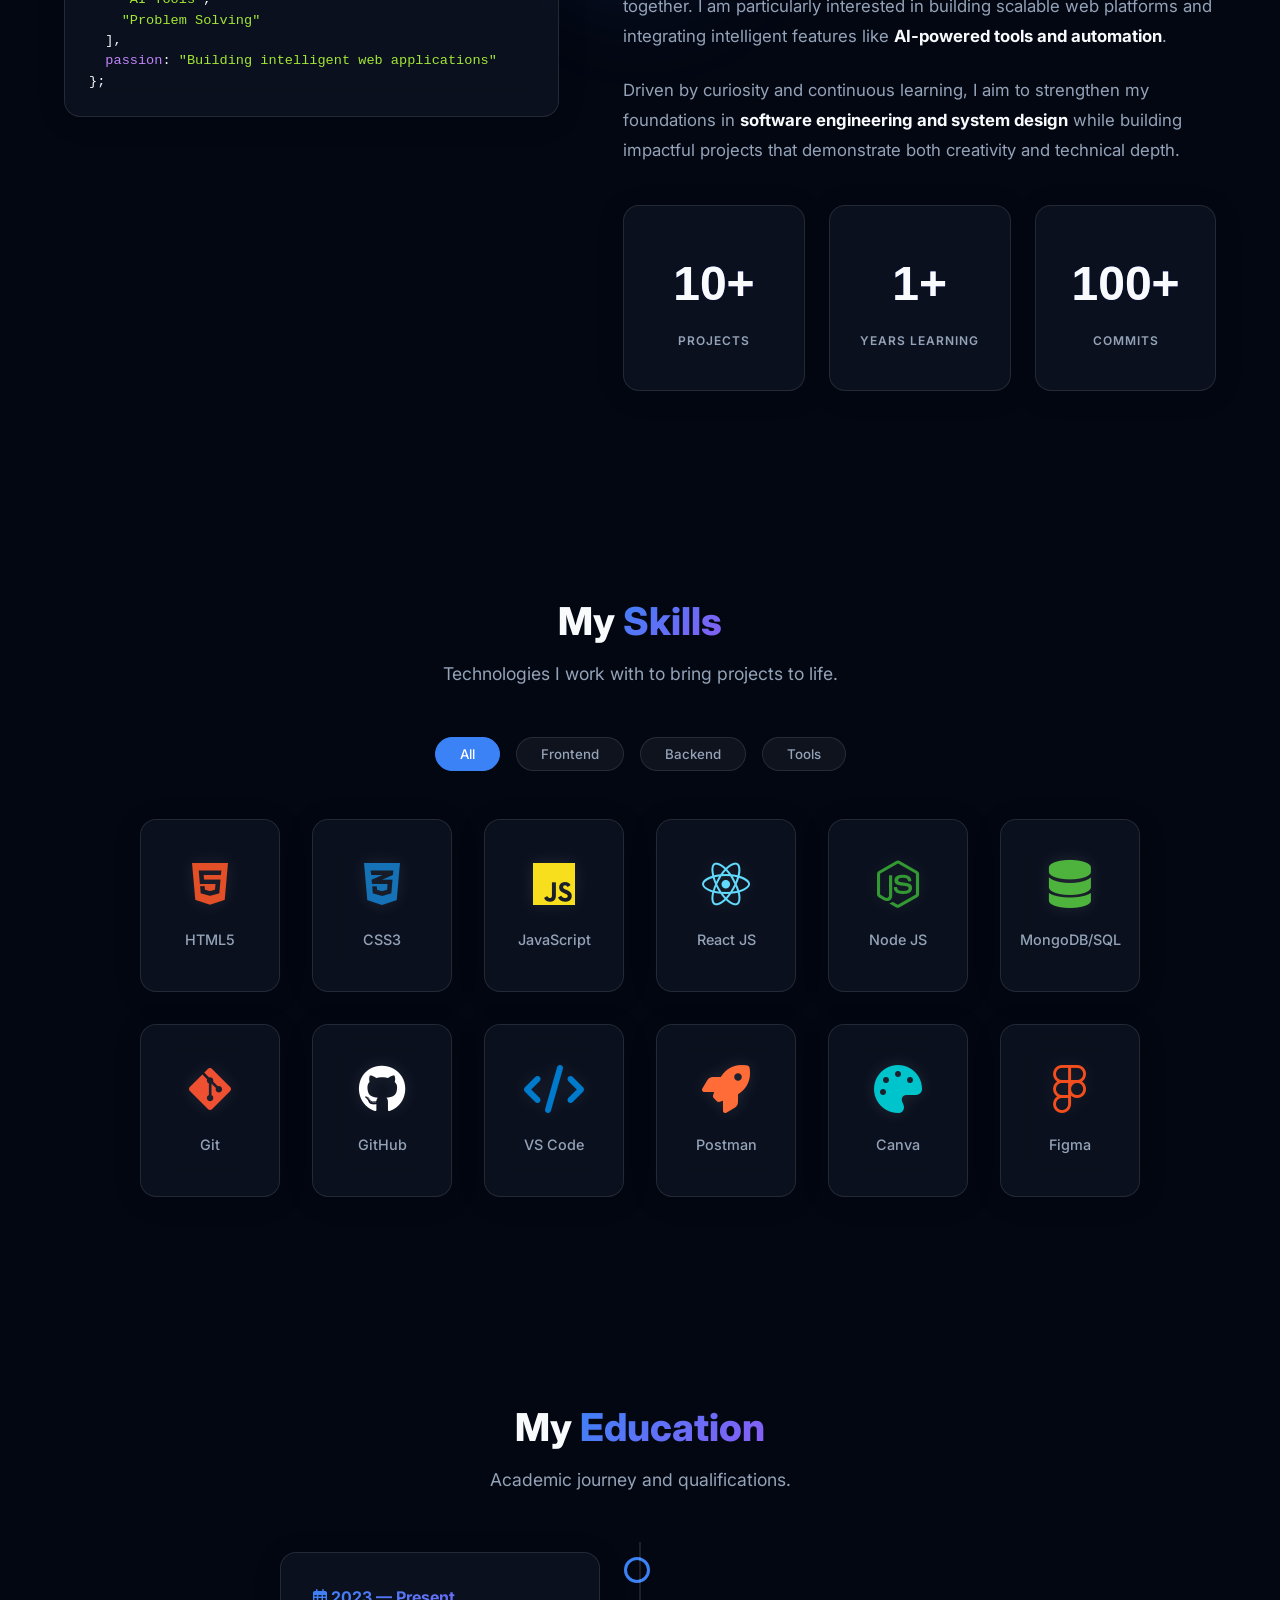
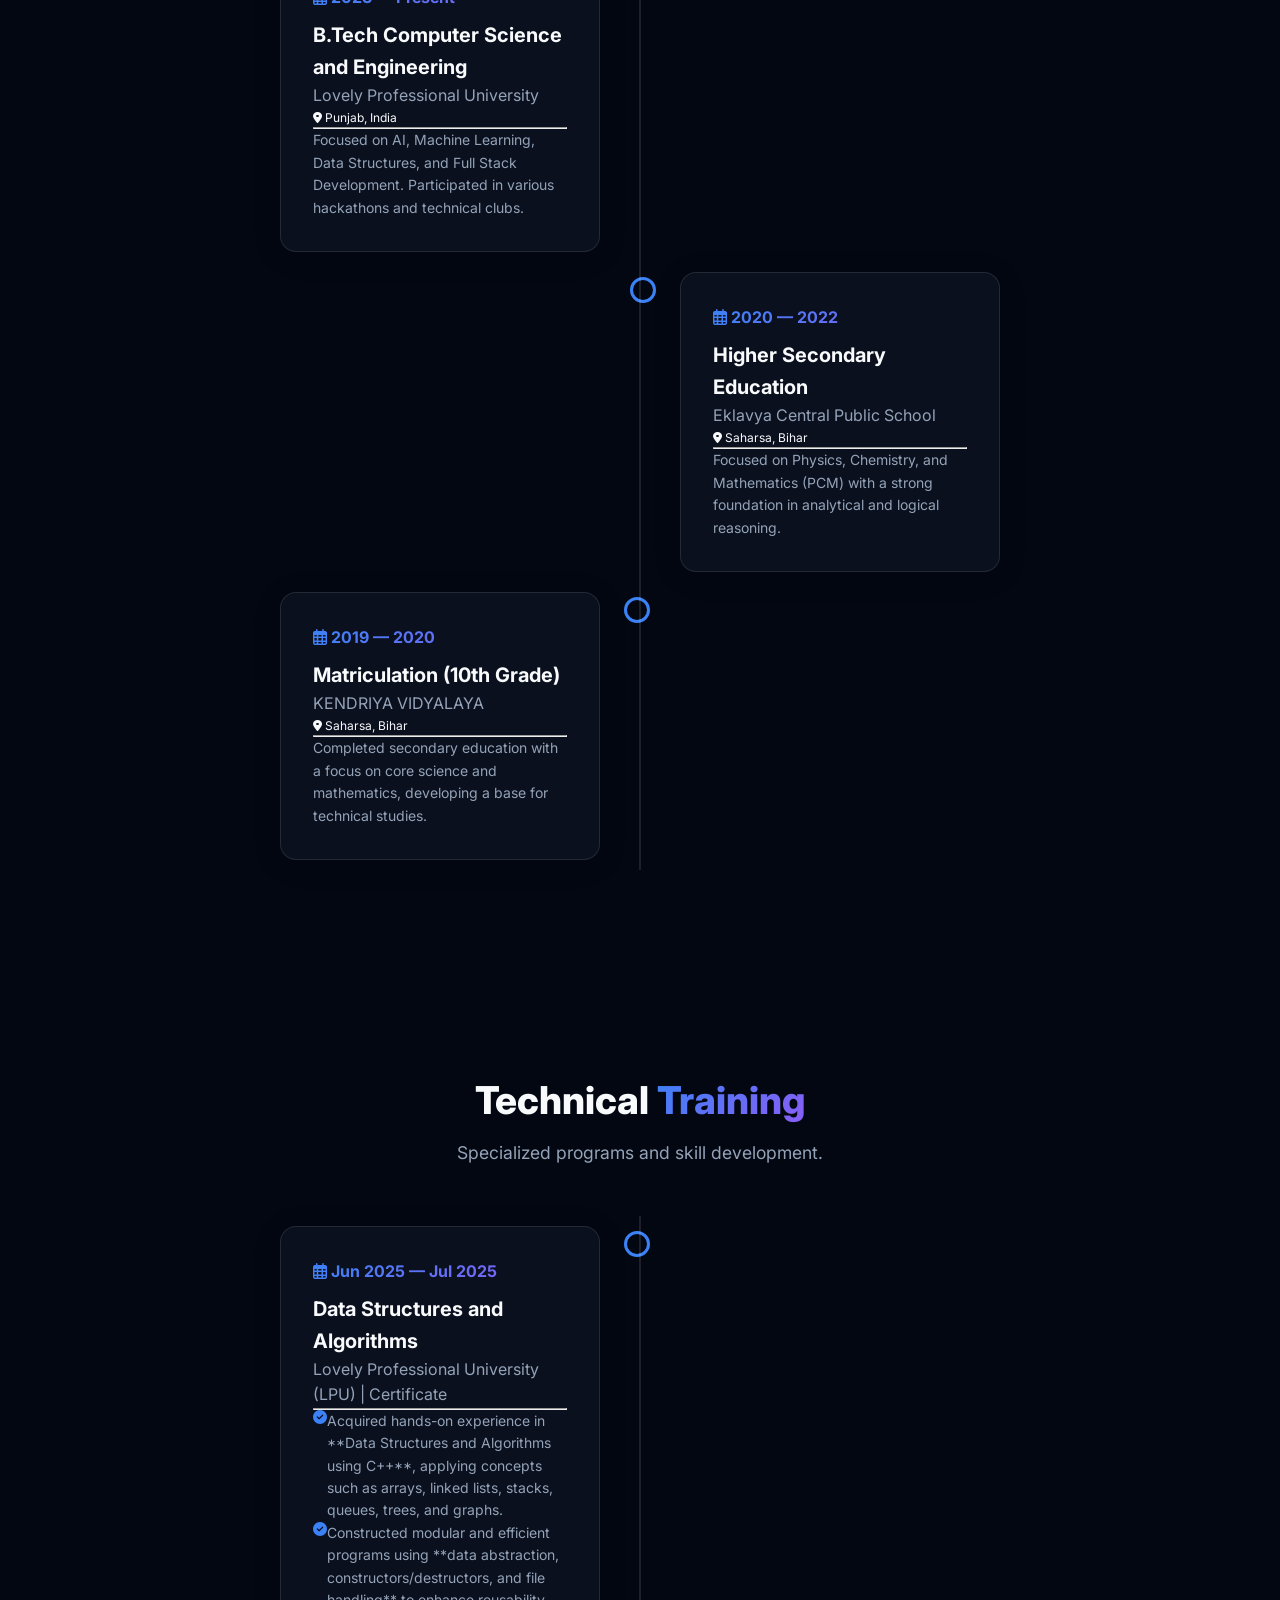
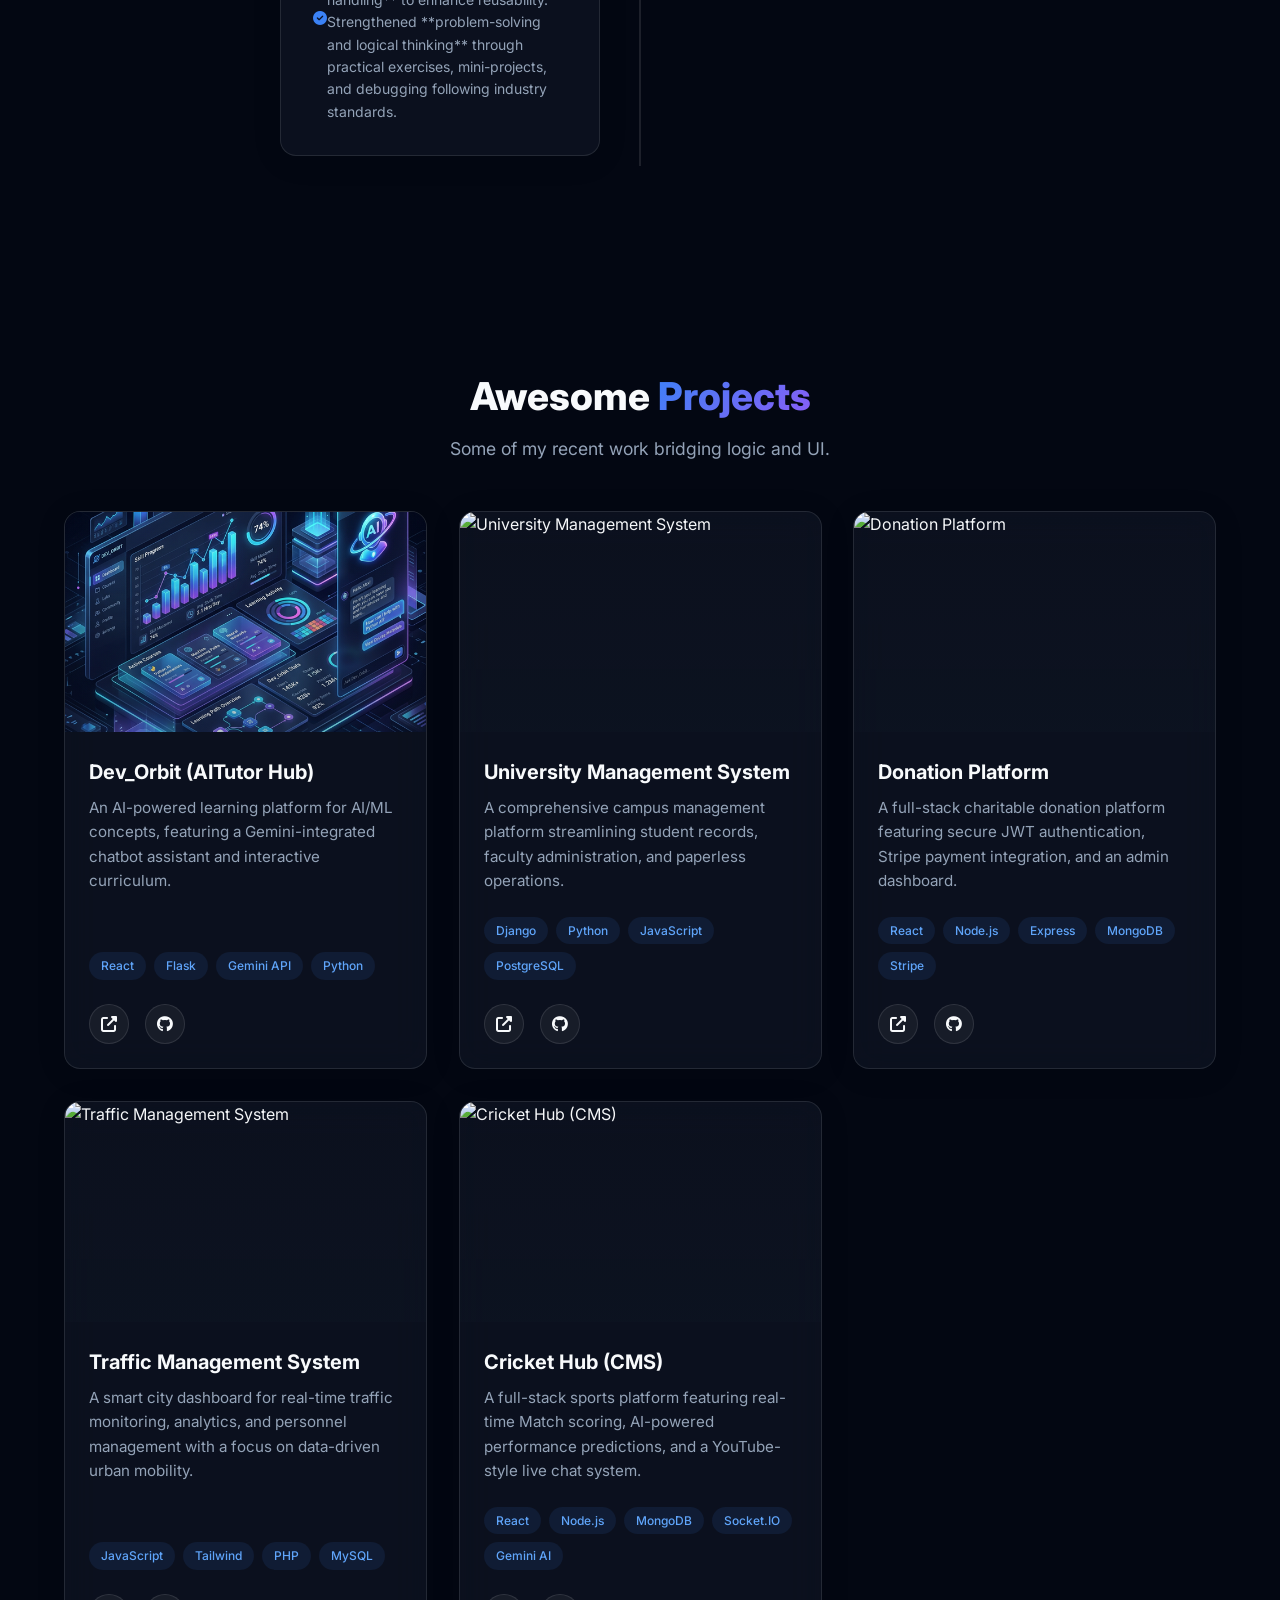
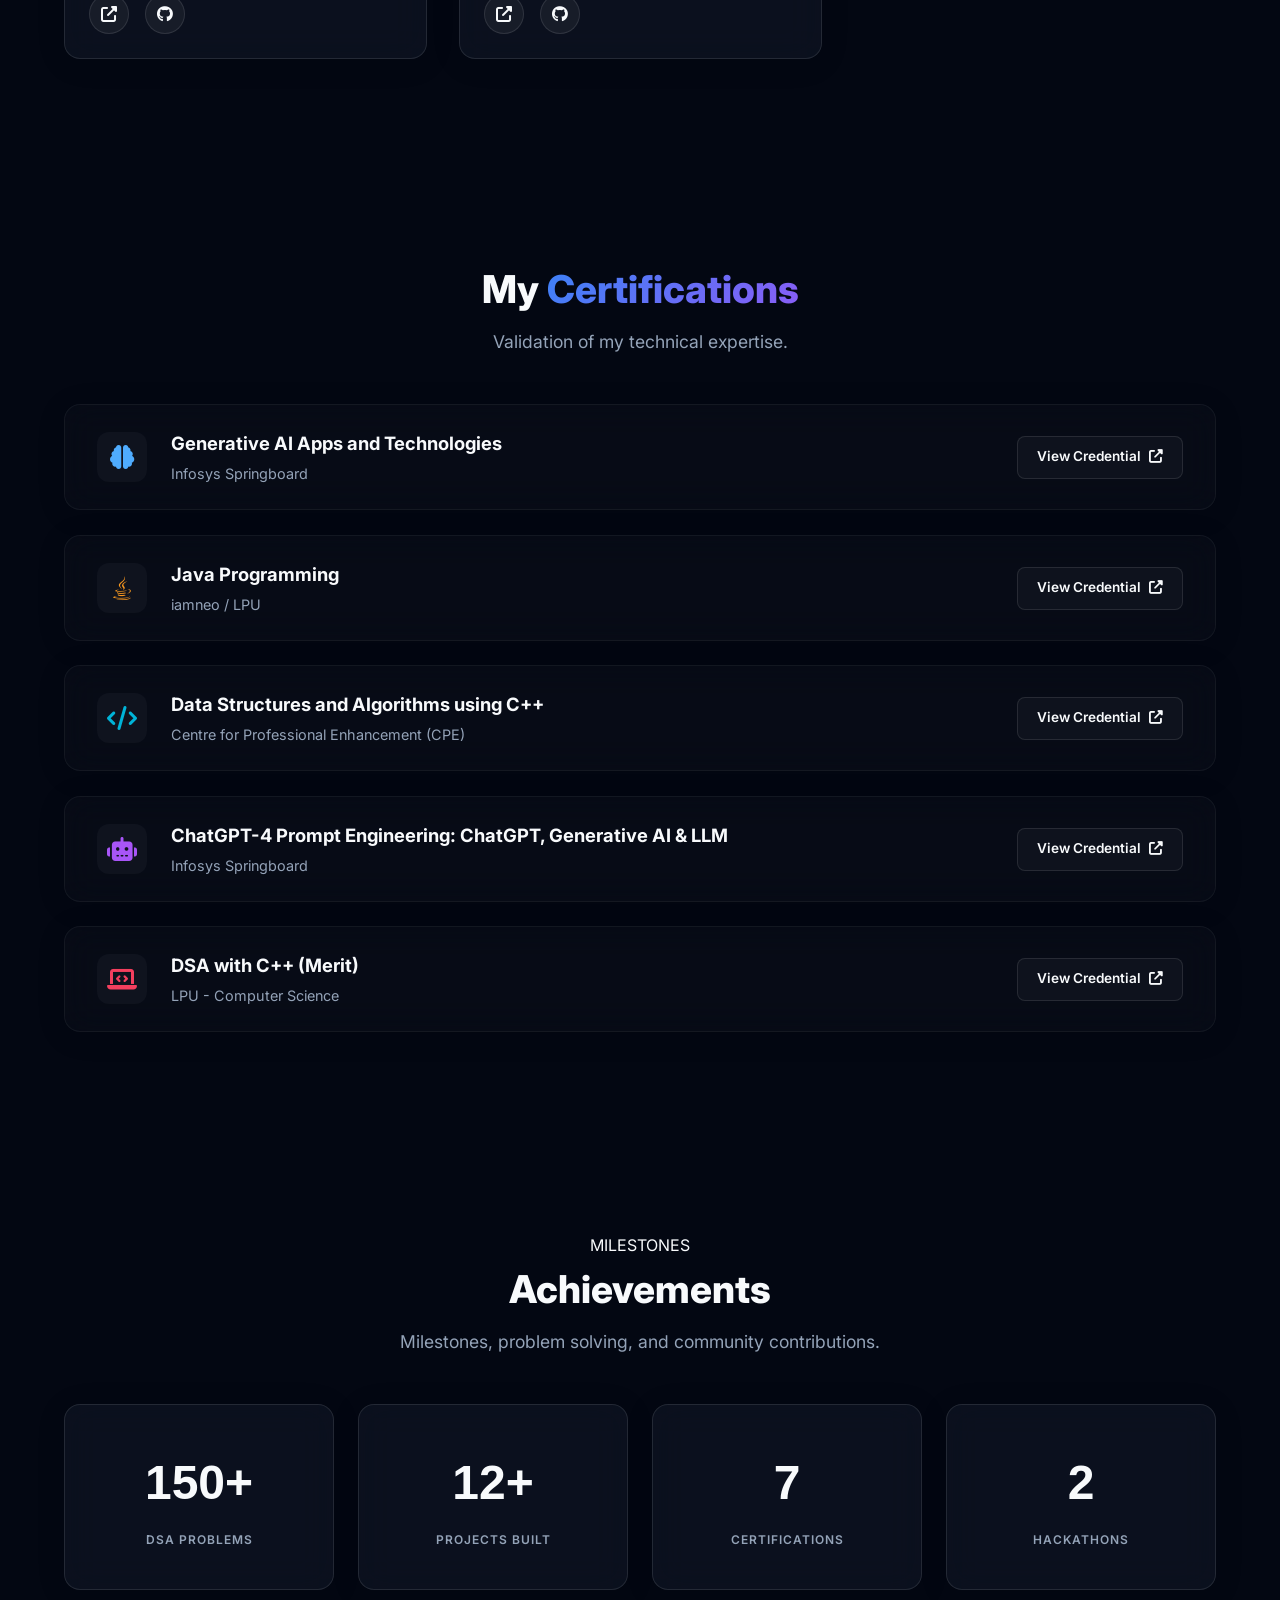
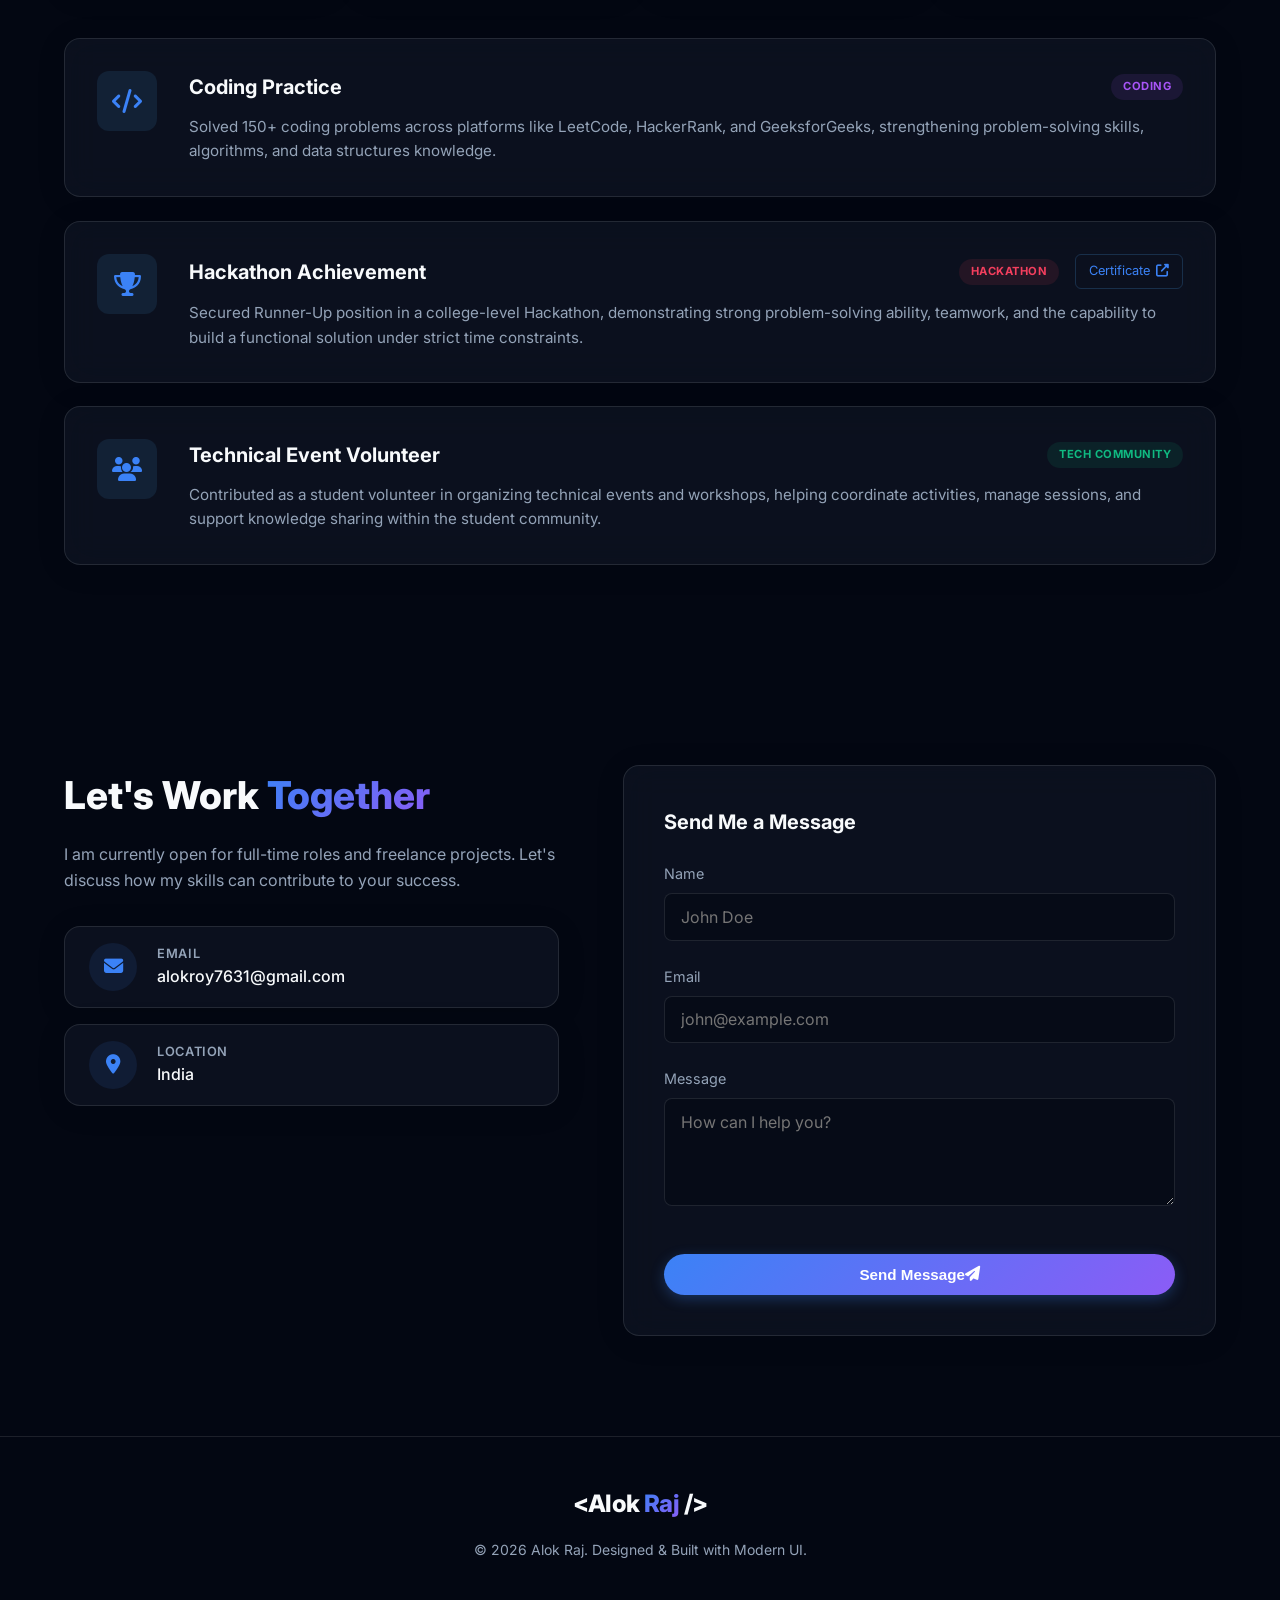
==== commit 559a6888: "Replaced Experience section with premium Training section highlighting DSA at LPU" ====
--- a/index.html
+++ b/index.html
@@ -34,7 +34,7 @@
                 <a href="#about" class="nav-link">About</a>
                 <a href="#skills" class="nav-link">Skills</a>
                 <a href="#education" class="nav-link">Education</a>
-                <a href="#experience" class="nav-link">Experience</a>
+                <a href="#training" class="nav-link">Training</a>
                 <a href="#projects" class="nav-link">Projects</a>
                 <a href="#certifications" class="nav-link">Certifications</a>
                 <a href="#achievements" class="nav-link">Achievements</a>
@@ -316,24 +316,37 @@
             </div>
         </section>
 
-        <!-- Experience Section -->
-        <section id="experience" class="experience section">
+        <!-- Training Section -->
+        <section id="training" class="training section">
             <div class="main-container">
                 <div class="section-header text-center reveal reveal-up">
-                    <h2 class="section-title">Work <span class="text-gradient">Experience</span></h2>
-                    <p class="section-subtitle">My professional journey so far.</p>
+                    <h2 class="section-title">Technical <span class="text-gradient">Training</span></h2>
+                    <p class="section-subtitle">Specialized programs and skill development.</p>
                 </div>
 
                 <div class="timeline mt-12">
                     <div class="timeline-item reveal reveal-left">
                         <div class="timeline-dot"></div>
                         <div class="timeline-content glass-panel">
-                            <span class="timeline-date text-gradient">Jun 2024 - Present</span>
-                            <h3 class="text-xl font-bold">Frontend Developer Intern</h3>
-                            <p class="text-muted">Tech Solutions Inc.</p>
-                            <ul class="mt-3 text-sm space-y-2">
-                                <li><i class="fas fa-arrow-right text-xs text-primary mr-2"></i> Developed responsive UI components using React and Tailwind.</li>
-                                <li><i class="fas fa-arrow-right text-xs text-primary mr-2"></i> Collaborated with backend team to integrate APIs.</li>
+                            <span class="timeline-date text-gradient"><i class="far fa-calendar-alt mr-1"></i> Jun 2025 — Jul 2025</span>
+                            <h3 class="text-xl font-bold">Data Structures and Algorithms</h3>
+                            <p class="text-muted">Lovely Professional University (LPU) | Certificate</p>
+                            
+                            <hr class="my-3 opacity-10">
+                            
+                            <ul class="mt-3 text-sm space-y-3 text-muted">
+                                <li class="flex items-start">
+                                    <i class="fas fa-check-circle text-primary mt-1 mr-3 flex-shrink-0"></i>
+                                    <span>Acquired hands-on experience in **Data Structures and Algorithms using C++**, applying concepts such as arrays, linked lists, stacks, queues, trees, and graphs.</span>
+                                </li>
+                                <li class="flex items-start">
+                                    <i class="fas fa-check-circle text-primary mt-1 mr-3 flex-shrink-0"></i>
+                                    <span>Constructed modular and efficient programs using **data abstraction, constructors/destructors, and file handling** to enhance reusability.</span>
+                                </li>
+                                <li class="flex items-start">
+                                    <i class="fas fa-check-circle text-primary mt-1 mr-3 flex-shrink-0"></i>
+                                    <span>Strengthened **problem-solving and logical thinking** through practical exercises, mini-projects, and debugging following industry standards.</span>
+                                </li>
                             </ul>
                         </div>
                     </div>
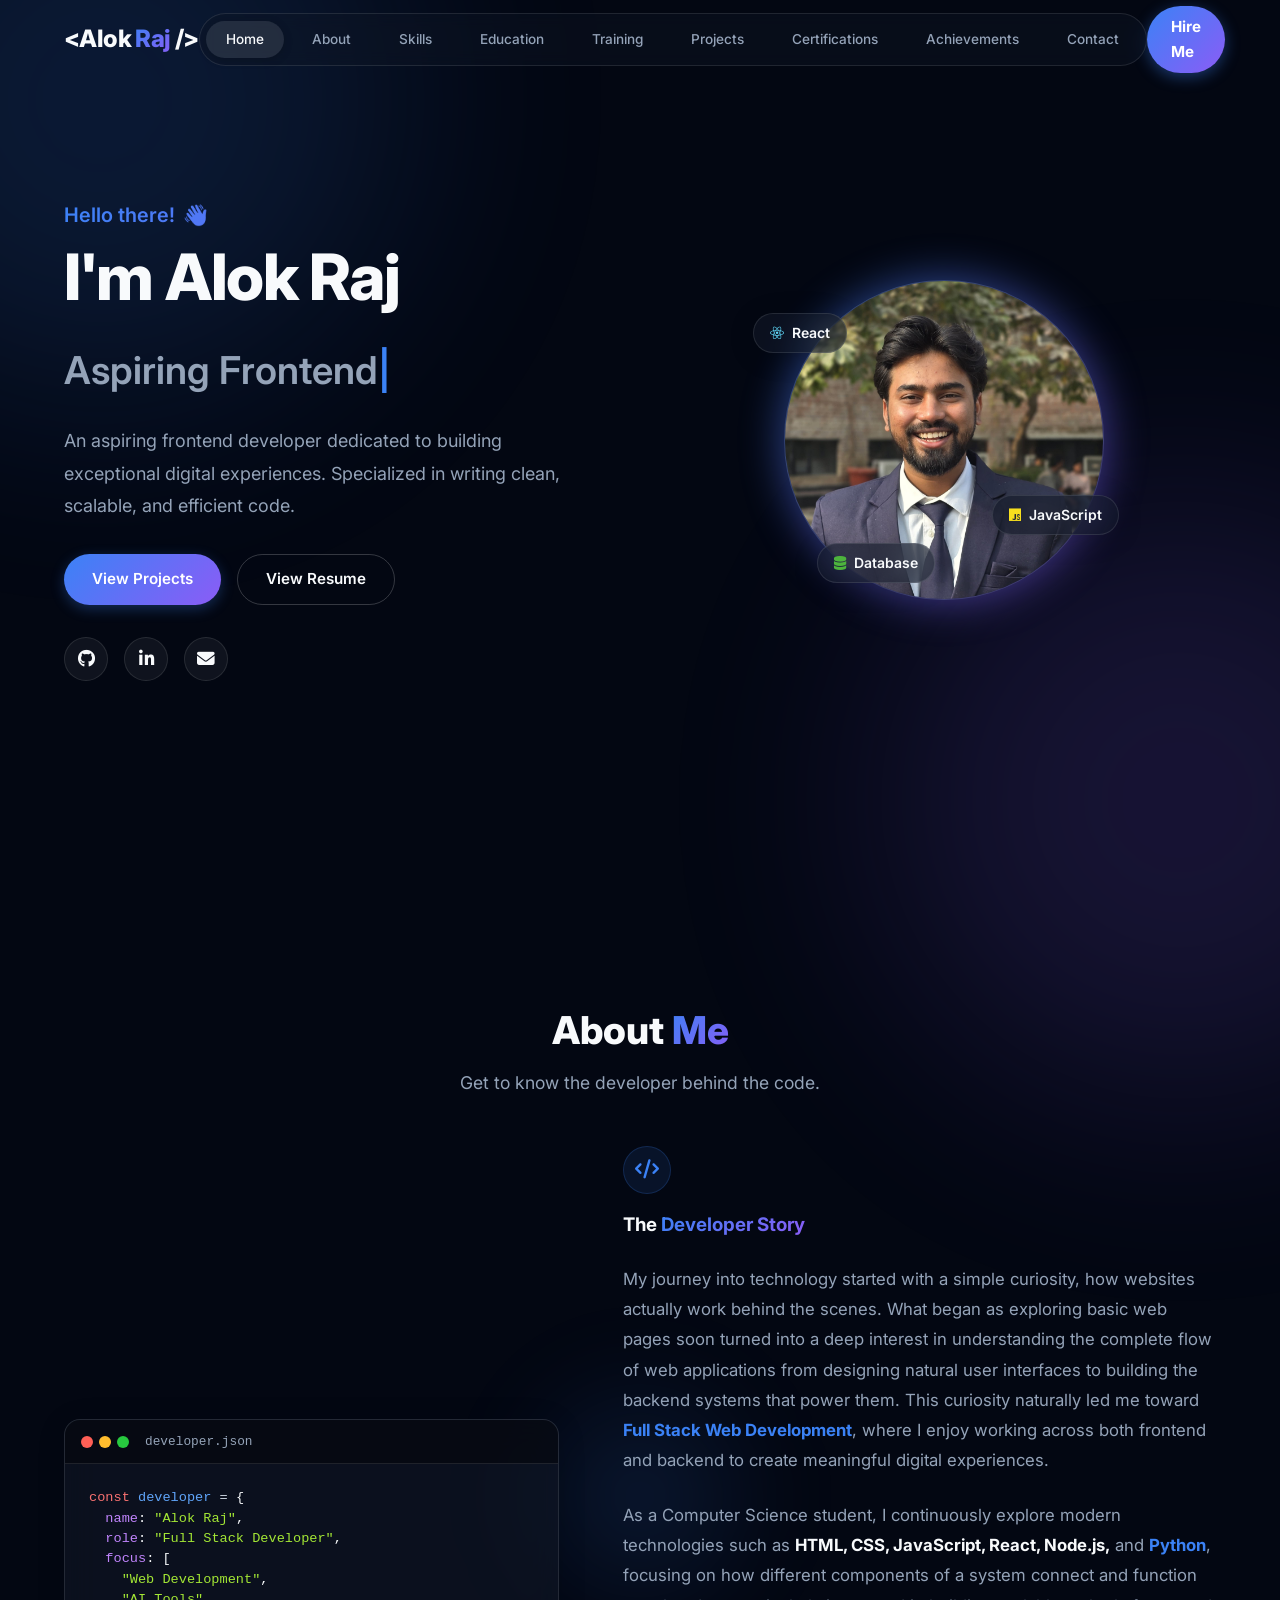
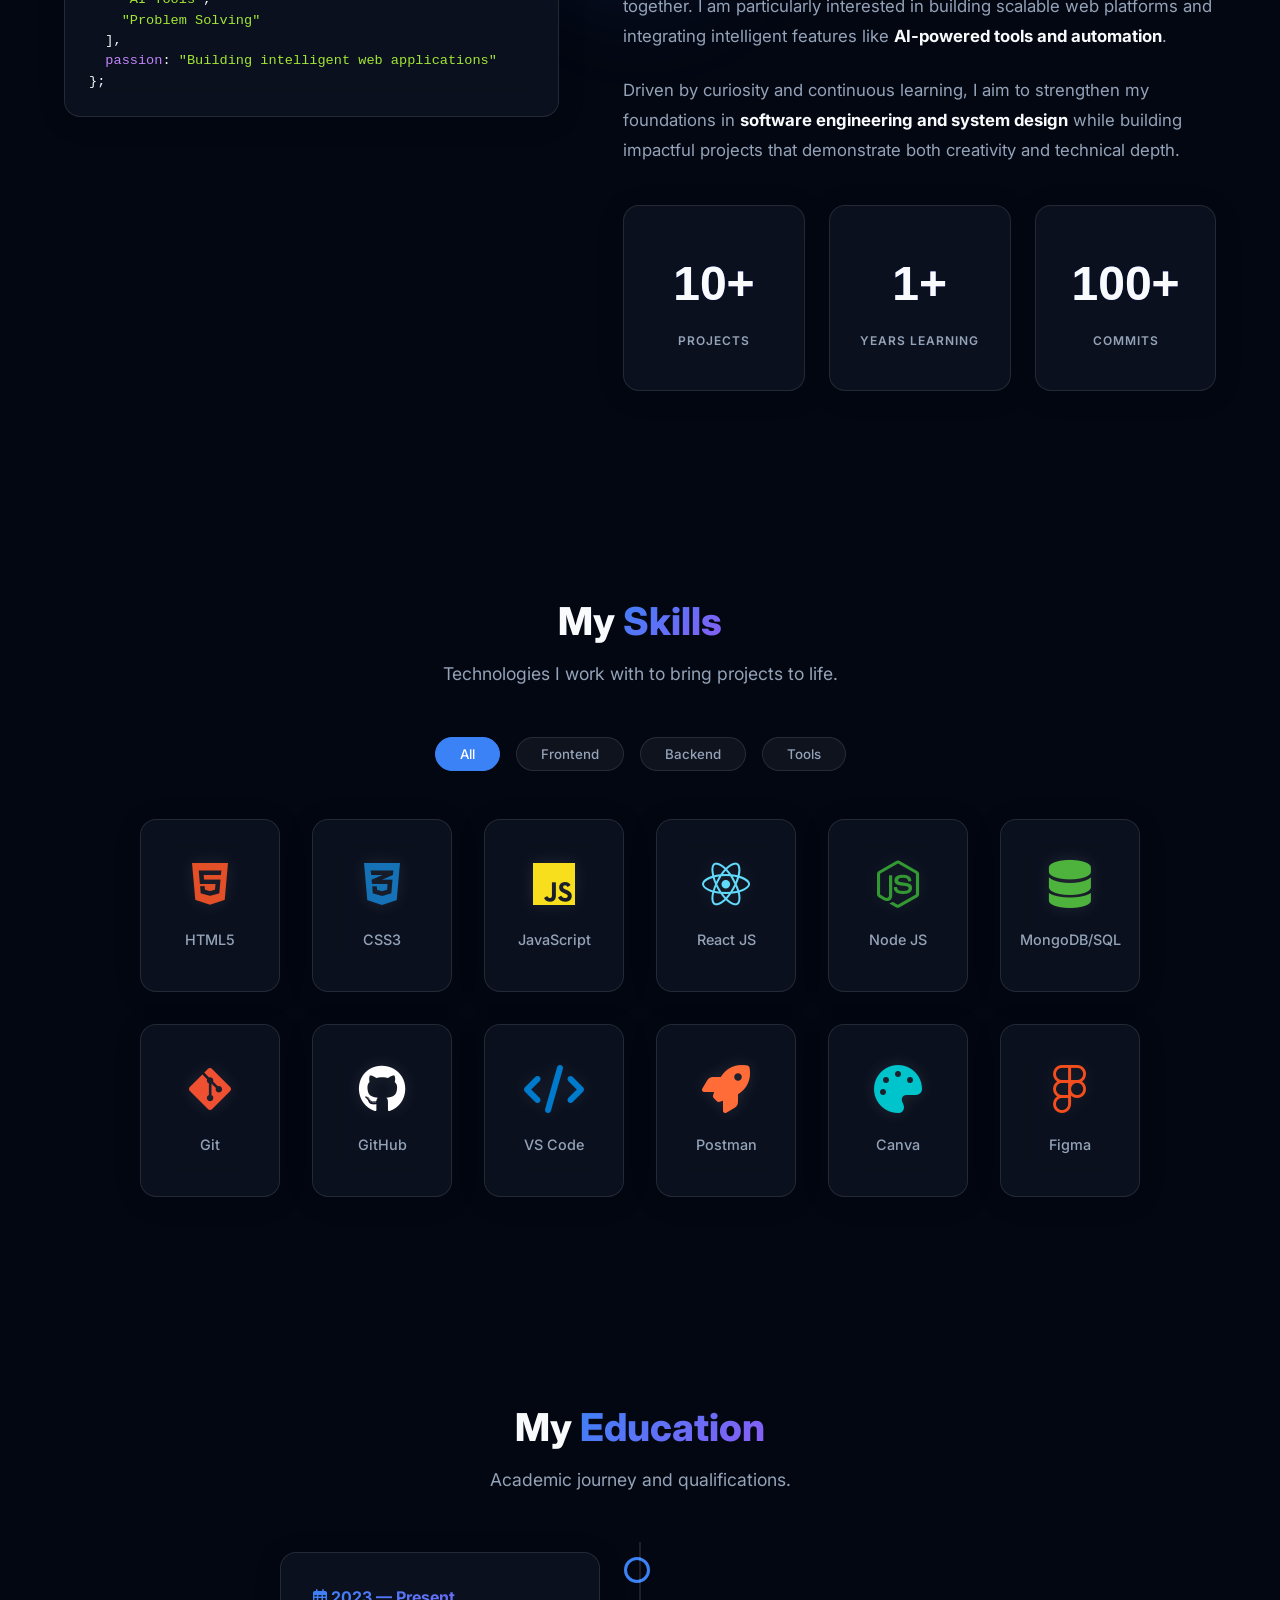
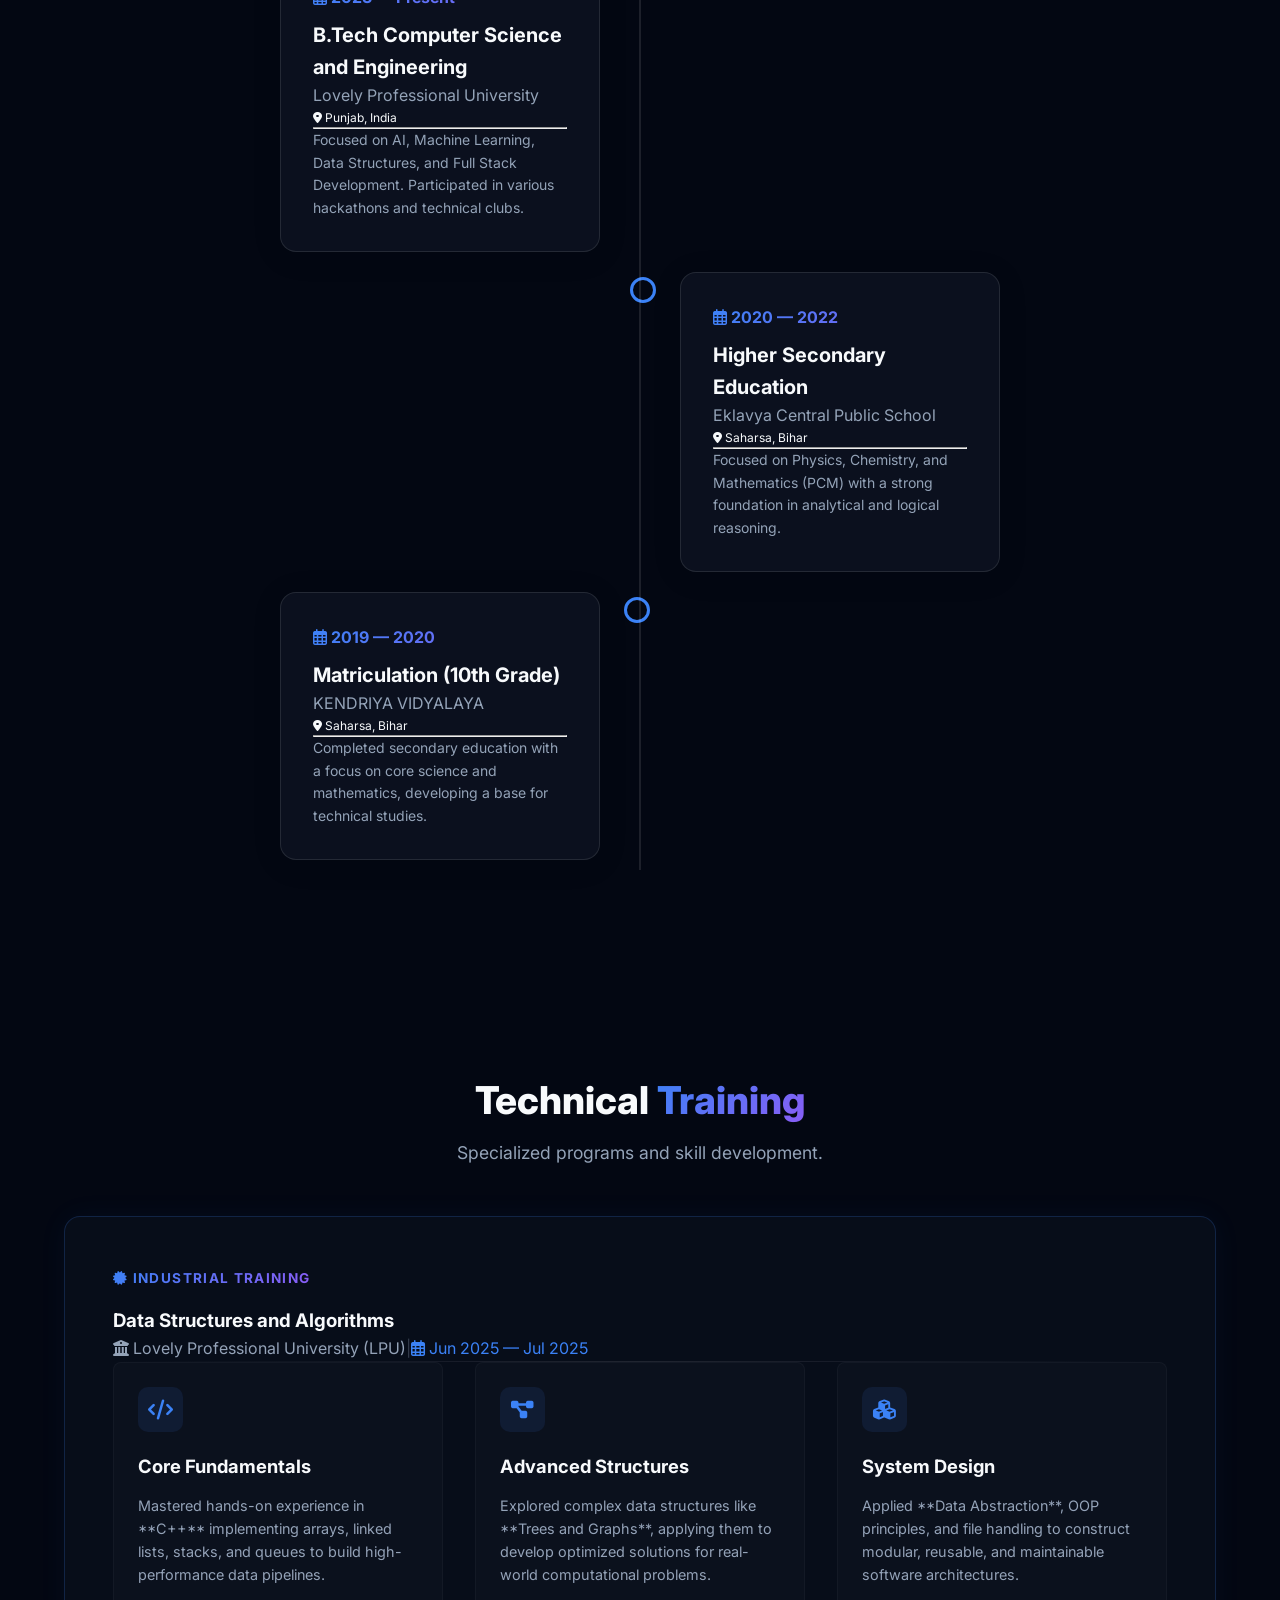
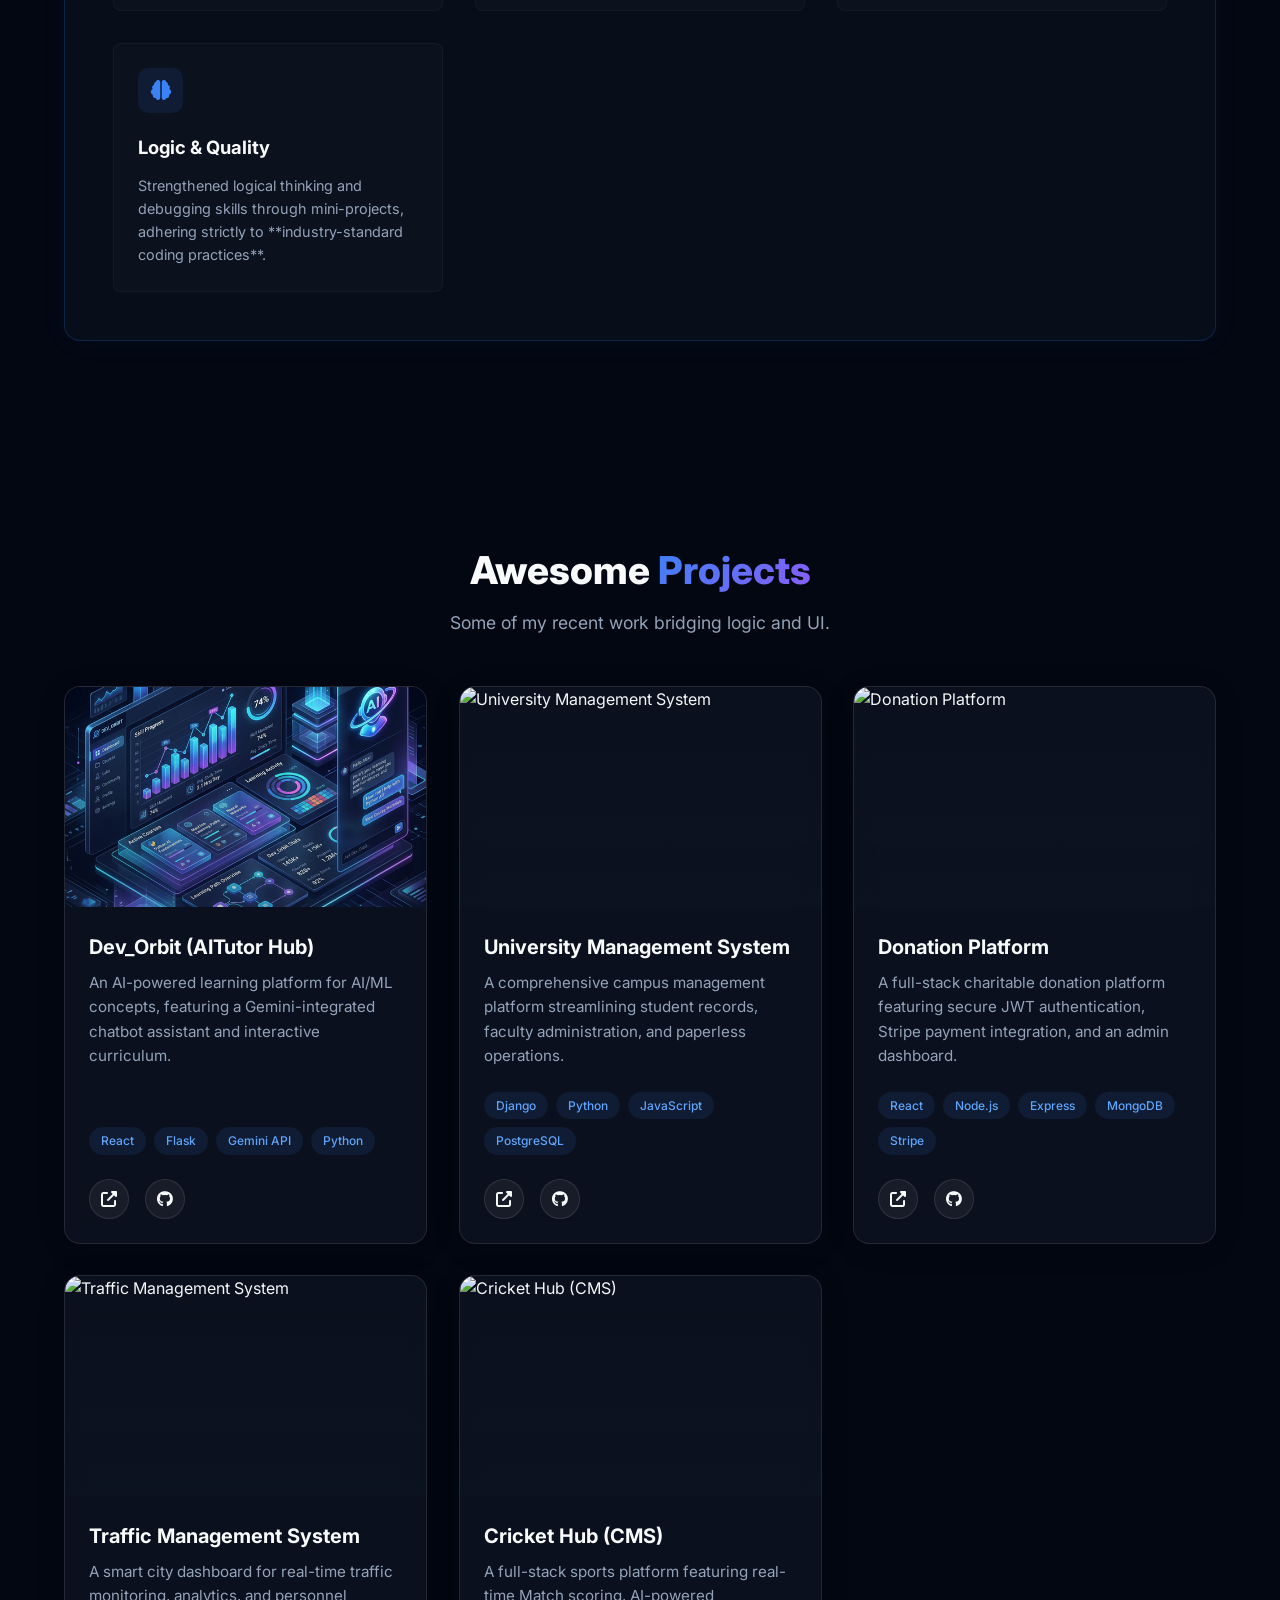
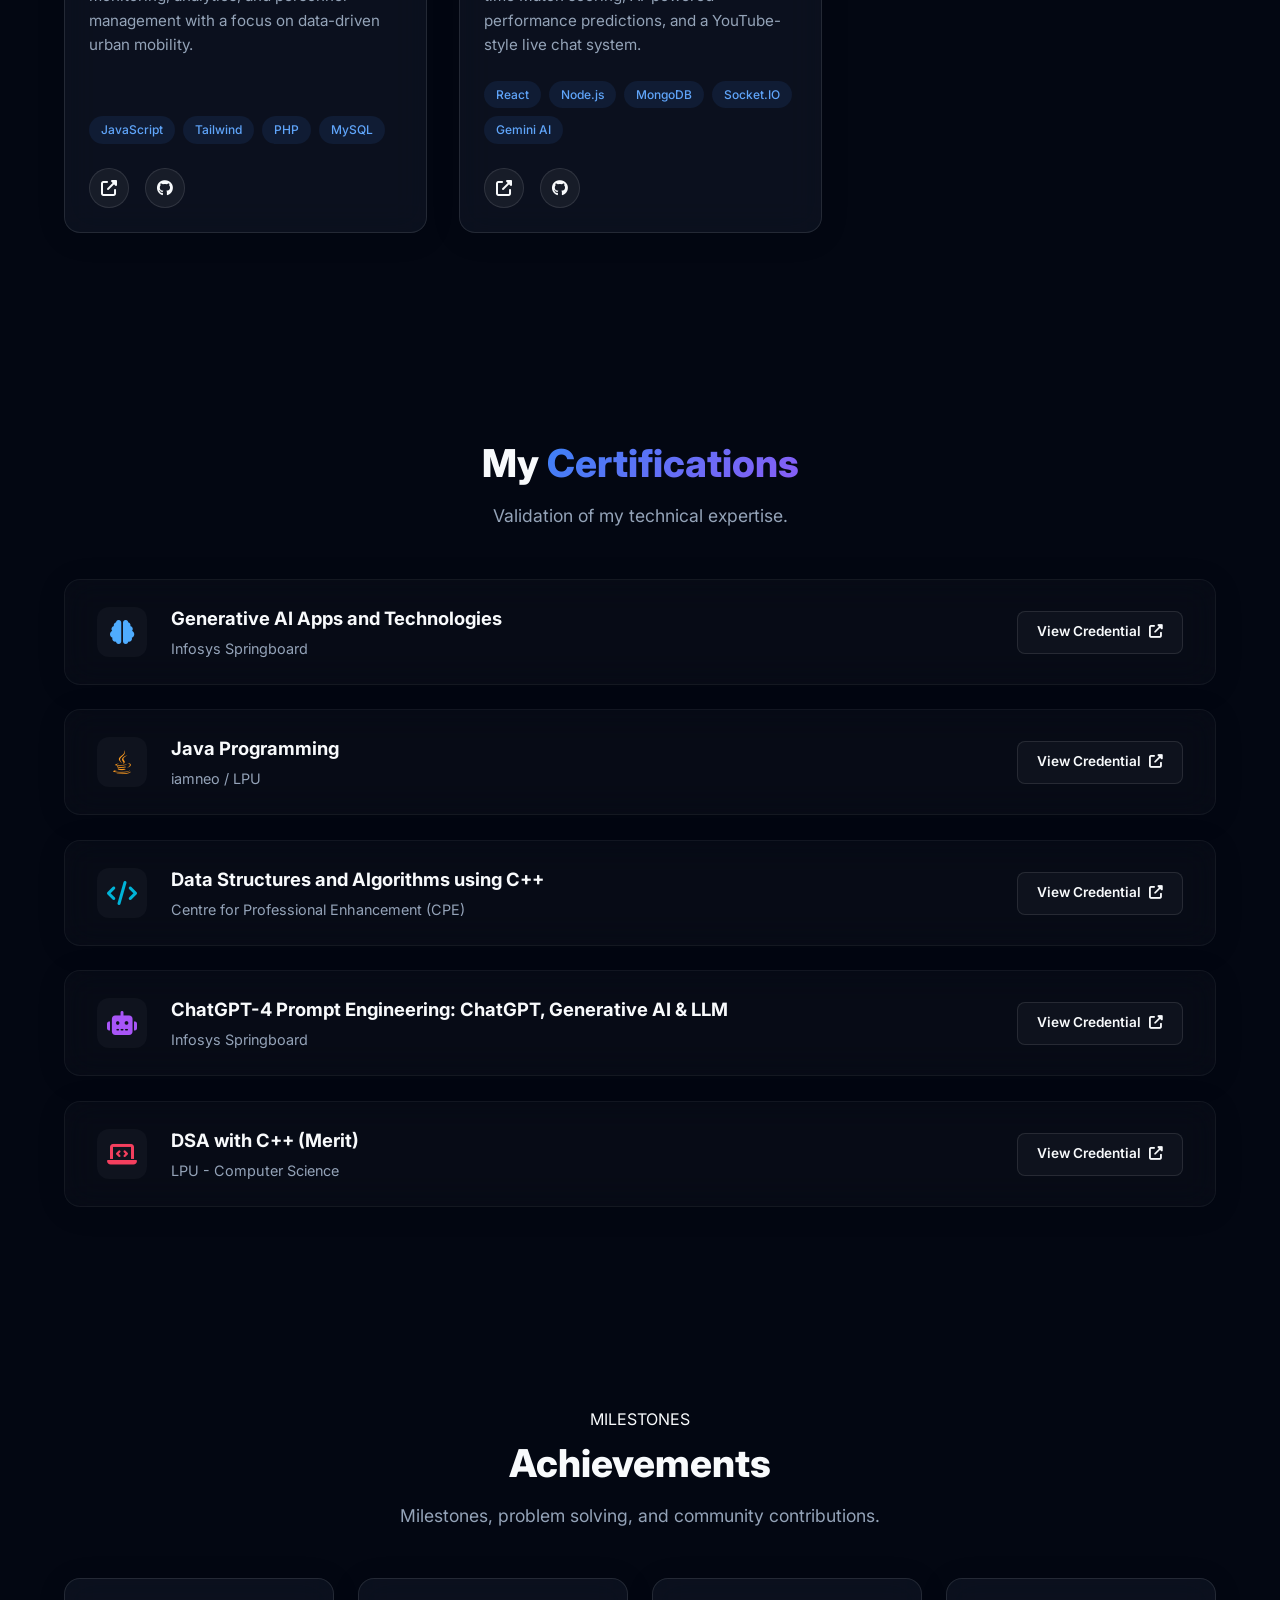
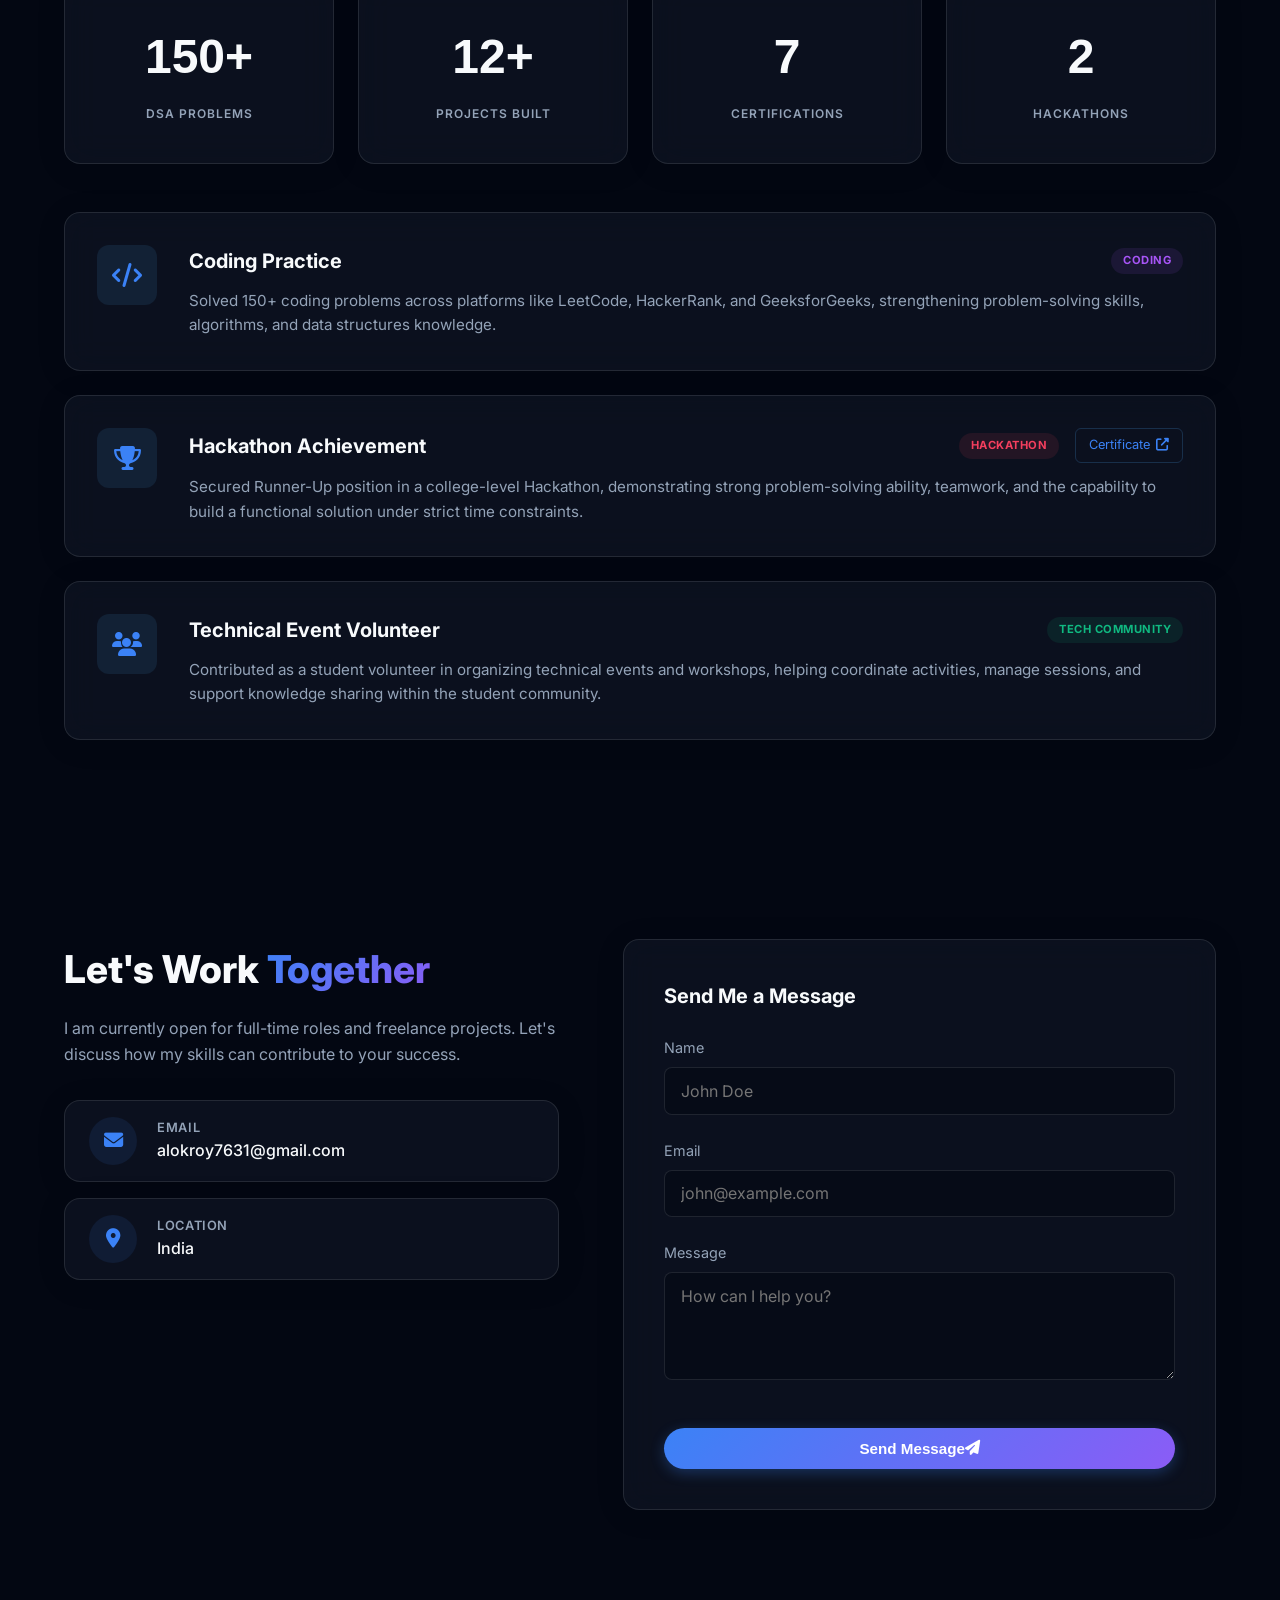
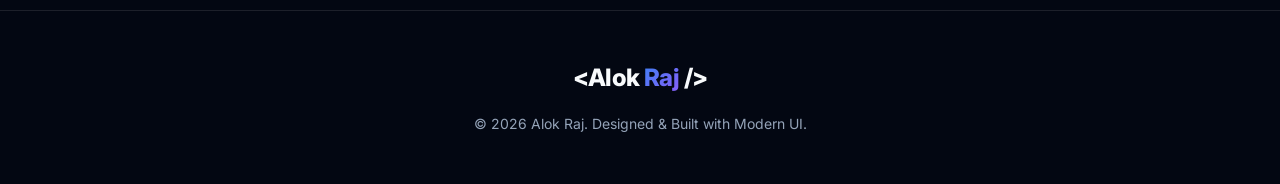
==== commit 673a7790: "Redesigned Training section for a full-width, premium bento-style look" ====
--- a/index.html
+++ b/index.html
@@ -324,30 +324,45 @@
                     <p class="section-subtitle">Specialized programs and skill development.</p>
                 </div>
 
-                <div class="timeline mt-12">
-                    <div class="timeline-item reveal reveal-left">
-                        <div class="timeline-dot"></div>
-                        <div class="timeline-content glass-panel">
-                            <span class="timeline-date text-gradient"><i class="far fa-calendar-alt mr-1"></i> Jun 2025 — Jul 2025</span>
-                            <h3 class="text-xl font-bold">Data Structures and Algorithms</h3>
-                            <p class="text-muted">Lovely Professional University (LPU) | Certificate</p>
-                            
-                            <hr class="my-3 opacity-10">
-                            
-                            <ul class="mt-3 text-sm space-y-3 text-muted">
-                                <li class="flex items-start">
-                                    <i class="fas fa-check-circle text-primary mt-1 mr-3 flex-shrink-0"></i>
-                                    <span>Acquired hands-on experience in **Data Structures and Algorithms using C++**, applying concepts such as arrays, linked lists, stacks, queues, trees, and graphs.</span>
-                                </li>
-                                <li class="flex items-start">
-                                    <i class="fas fa-check-circle text-primary mt-1 mr-3 flex-shrink-0"></i>
-                                    <span>Constructed modular and efficient programs using **data abstraction, constructors/destructors, and file handling** to enhance reusability.</span>
-                                </li>
-                                <li class="flex items-start">
-                                    <i class="fas fa-check-circle text-primary mt-1 mr-3 flex-shrink-0"></i>
-                                    <span>Strengthened **problem-solving and logical thinking** through practical exercises, mini-projects, and debugging following industry standards.</span>
-                                </li>
-                            </ul>
+                <div class="training-container reveal reveal-up mt-12">
+                    <div class="training-wide-card glass-panel premium-border">
+                        <div class="training-card-header">
+                            <div class="training-badge text-gradient">
+                                <i class="fas fa-certificate mr-2"></i> Industrial Training
+                            </div>
+                            <div class="training-main-title">
+                                <h3 class="text-3xl font-extrabold text-white">Data Structures and Algorithms</h3>
+                                <div class="training-meta mt-2">
+                                    <span class="meta-item"><i class="fas fa-university mr-2"></i> Lovely Professional University (LPU)</span>
+                                    <span class="meta-separator px-3">|</span>
+                                    <span class="meta-item text-primary"><i class="far fa-calendar-alt mr-2"></i> Jun 2025 — Jul 2025</span>
+                                </div>
+                            </div>
+                        </div>
+
+                        <hr class="divider my-8">
+
+                        <div class="training-grid">
+                            <div class="training-item-box">
+                                <div class="box-icon"><i class="fas fa-code"></i></div>
+                                <h4>Core Fundamentals</h4>
+                                <p>Mastered hands-on experience in **C++** implementing arrays, linked lists, stacks, and queues to build high-performance data pipelines.</p>
+                            </div>
+                            <div class="training-item-box">
+                                <div class="box-icon"><i class="fas fa-project-diagram"></i></div>
+                                <h4>Advanced Structures</h4>
+                                <p>Explored complex data structures like **Trees and Graphs**, applying them to develop optimized solutions for real-world computational problems.</p>
+                            </div>
+                            <div class="training-item-box">
+                                <div class="box-icon"><i class="fas fa-cubes"></i></div>
+                                <h4>System Design</h4>
+                                <p>Applied **Data Abstraction**, OOP principles, and file handling to construct modular, reusable, and maintainable software architectures.</p>
+                            </div>
+                            <div class="training-item-box">
+                                <div class="box-icon"><i class="fas fa-brain"></i></div>
+                                <h4>Logic & Quality</h4>
+                                <p>Strengthened logical thinking and debugging skills through mini-projects, adhering strictly to **industry-standard coding practices**.</p>
+                            </div>
                         </div>
                     </div>
                 </div>
--- a/style.css
+++ b/style.css
@@ -1407,3 +1407,109 @@
     }
 }
 
+/* --- TRAINING SECTION REDESIGN --- */
+.training-wide-card {
+    padding: 3rem;
+    position: relative;
+    background: rgba(17, 24, 39, 0.4);
+    box-shadow: 0 20px 50px rgba(0, 0, 0, 0.3);
+}
+
+.premium-border {
+    border: 1px solid rgba(59, 130, 246, 0.2);
+    box-shadow: 0 0 30px rgba(59, 130, 246, 0.05);
+}
+
+.training-badge {
+    font-size: 0.85rem;
+    font-weight: 700;
+    text-transform: uppercase;
+    letter-spacing: 0.1em;
+    margin-bottom: 1rem;
+    display: inline-block;
+}
+
+.training-meta {
+    display: flex;
+    align-items: center;
+    color: var(--text-muted);
+    font-size: 1rem;
+}
+
+.meta-separator {
+    opacity: 0.3;
+}
+
+.divider {
+    border: 0;
+    height: 1px;
+    background: linear-gradient(90deg, transparent, rgba(255, 255, 255, 0.1), transparent);
+}
+
+.training-grid {
+    display: grid;
+    grid-template-columns: repeat(auto-fit, minmax(240px, 1fr));
+    gap: 2rem;
+}
+
+.training-item-box {
+    padding: 1.5rem;
+    border-radius: var(--radius-sm);
+    background: rgba(255, 255, 255, 0.02);
+    border: 1px solid rgba(255, 255, 255, 0.03);
+    transition: all 0.4s ease;
+}
+
+.training-item-box:hover {
+    background: rgba(59, 130, 246, 0.05);
+    border-color: rgba(59, 130, 246, 0.3);
+    transform: translateY(-5px);
+}
+
+.box-icon {
+    width: 45px;
+    height: 45px;
+    background: rgba(59, 130, 246, 0.1);
+    color: var(--primary);
+    border-radius: 10px;
+    display: flex;
+    align-items: center;
+    justify-content: center;
+    font-size: 1.25rem;
+    margin-bottom: 1.25rem;
+    transition: all 0.3s ease;
+}
+
+.training-item-box:hover .box-icon {
+    background: var(--primary);
+    color: var(--text-white);
+    transform: rotateY(360deg);
+    box-shadow: 0 0 15px rgba(59, 130, 246, 0.5);
+}
+
+.training-item-box h4 {
+    font-size: 1.15rem;
+    font-weight: 700;
+    margin-bottom: 0.75rem;
+    color: var(--text-white);
+}
+
+.training-item-box p {
+    font-size: 0.9rem;
+    color: var(--text-muted);
+    line-height: 1.6;
+}
+
+@media (max-width: 768px) {
+    .training-meta {
+        flex-direction: column;
+        align-items: flex-start;
+        gap: 0.5rem;
+    }
+    .meta-separator {
+        display: none;
+    }
+    .training-wide-card {
+        padding: 2rem;
+    }
+}
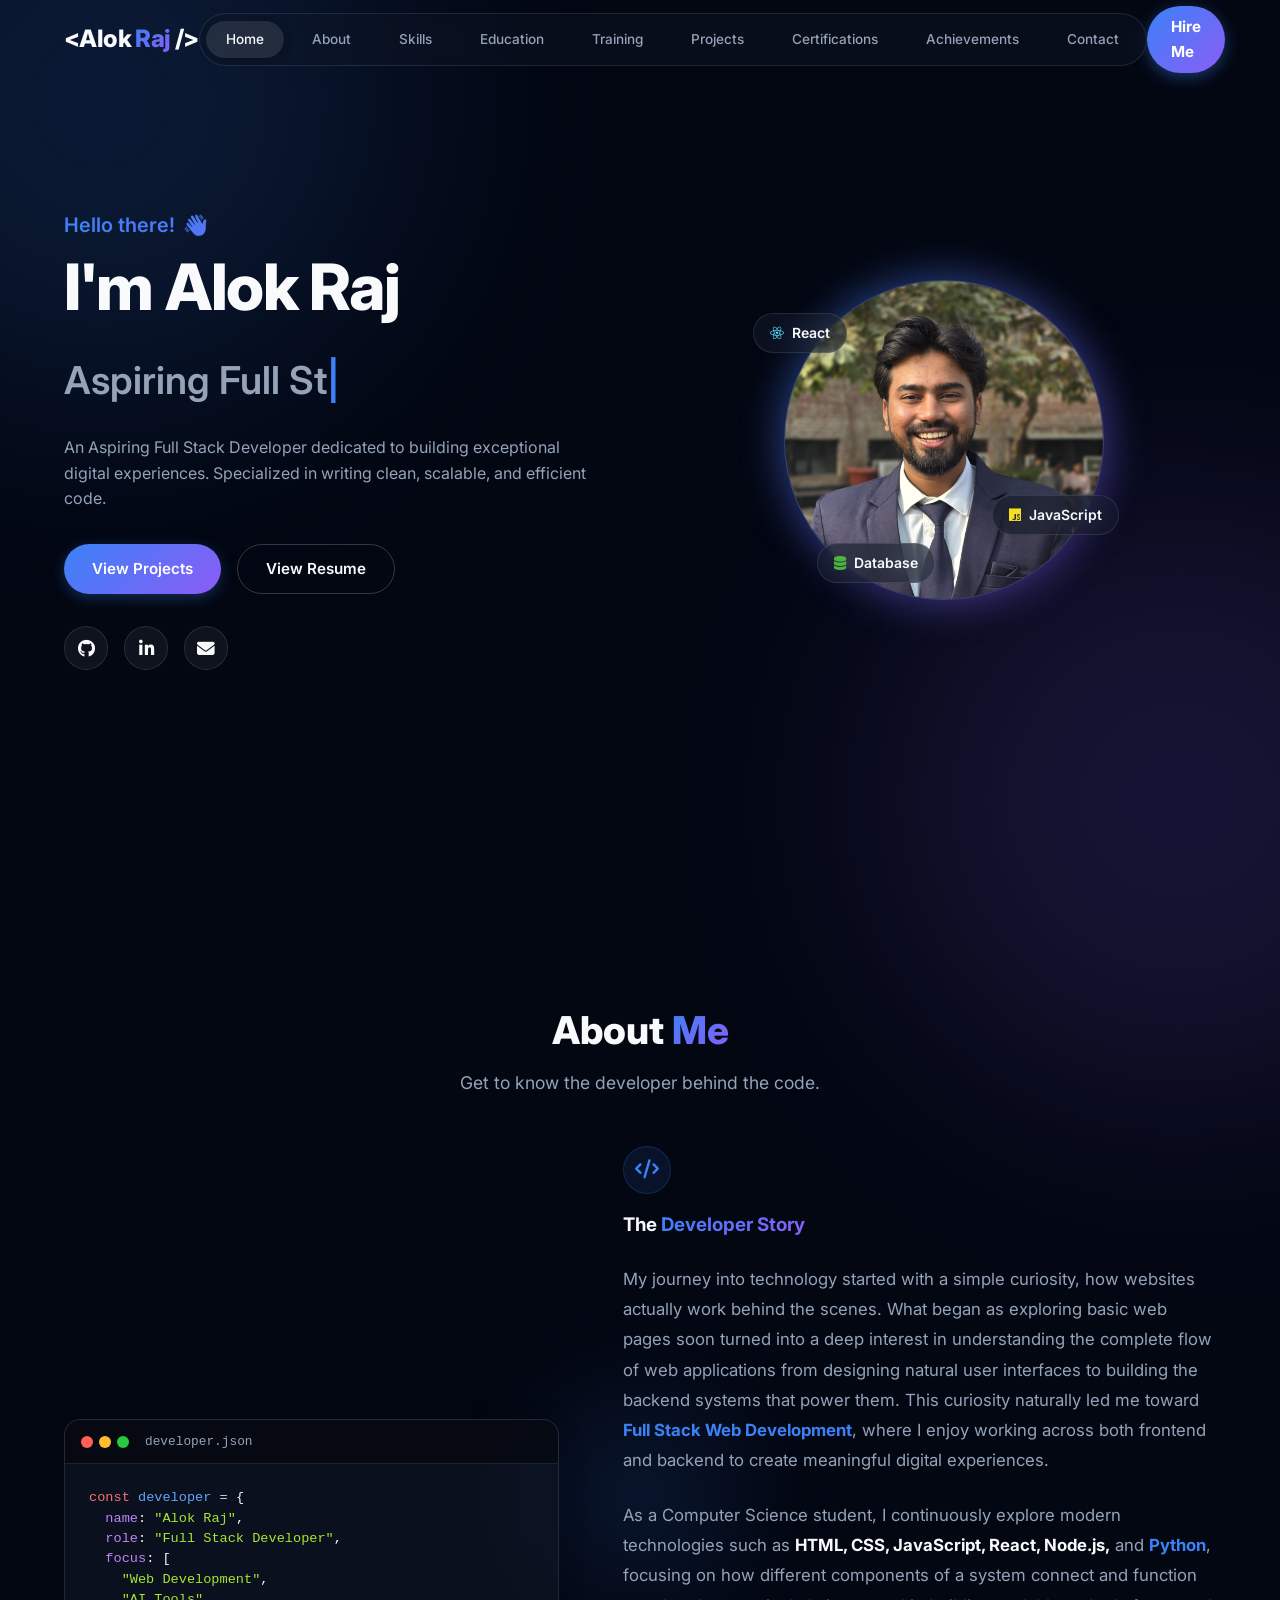
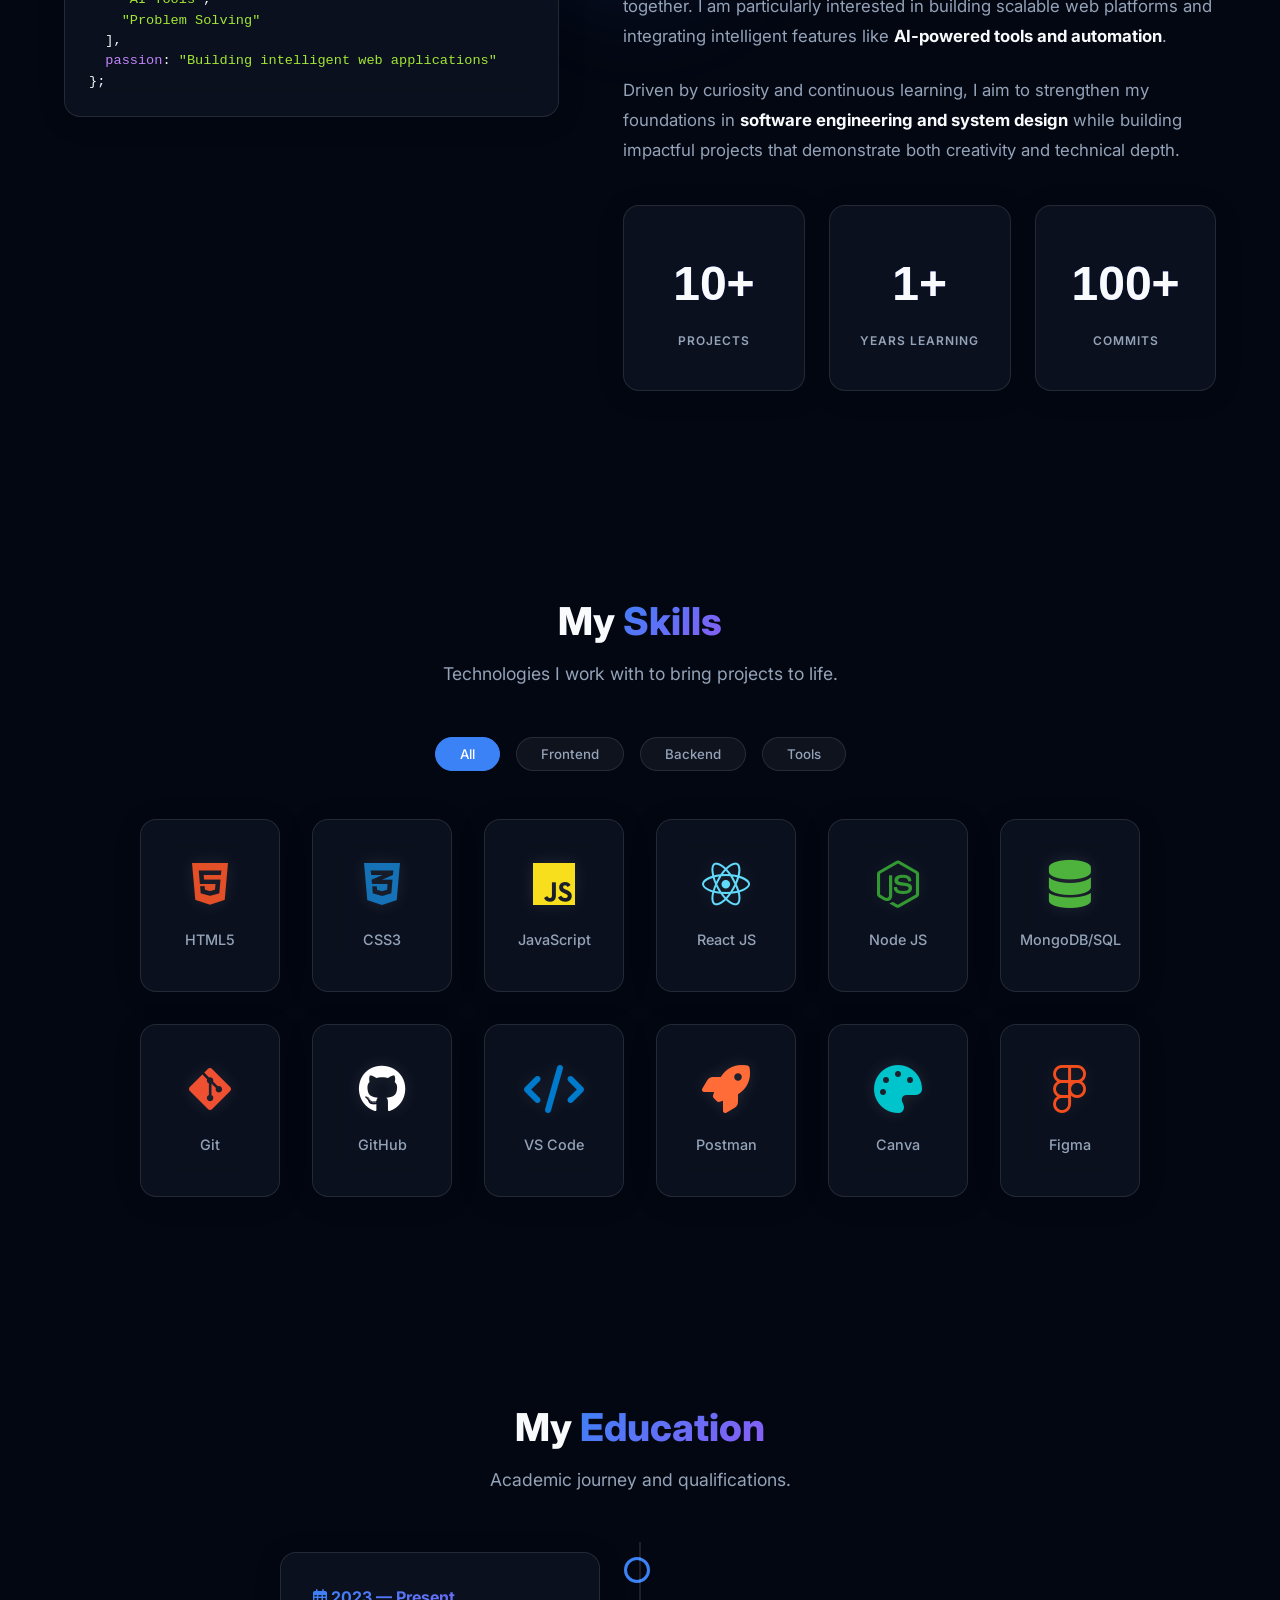
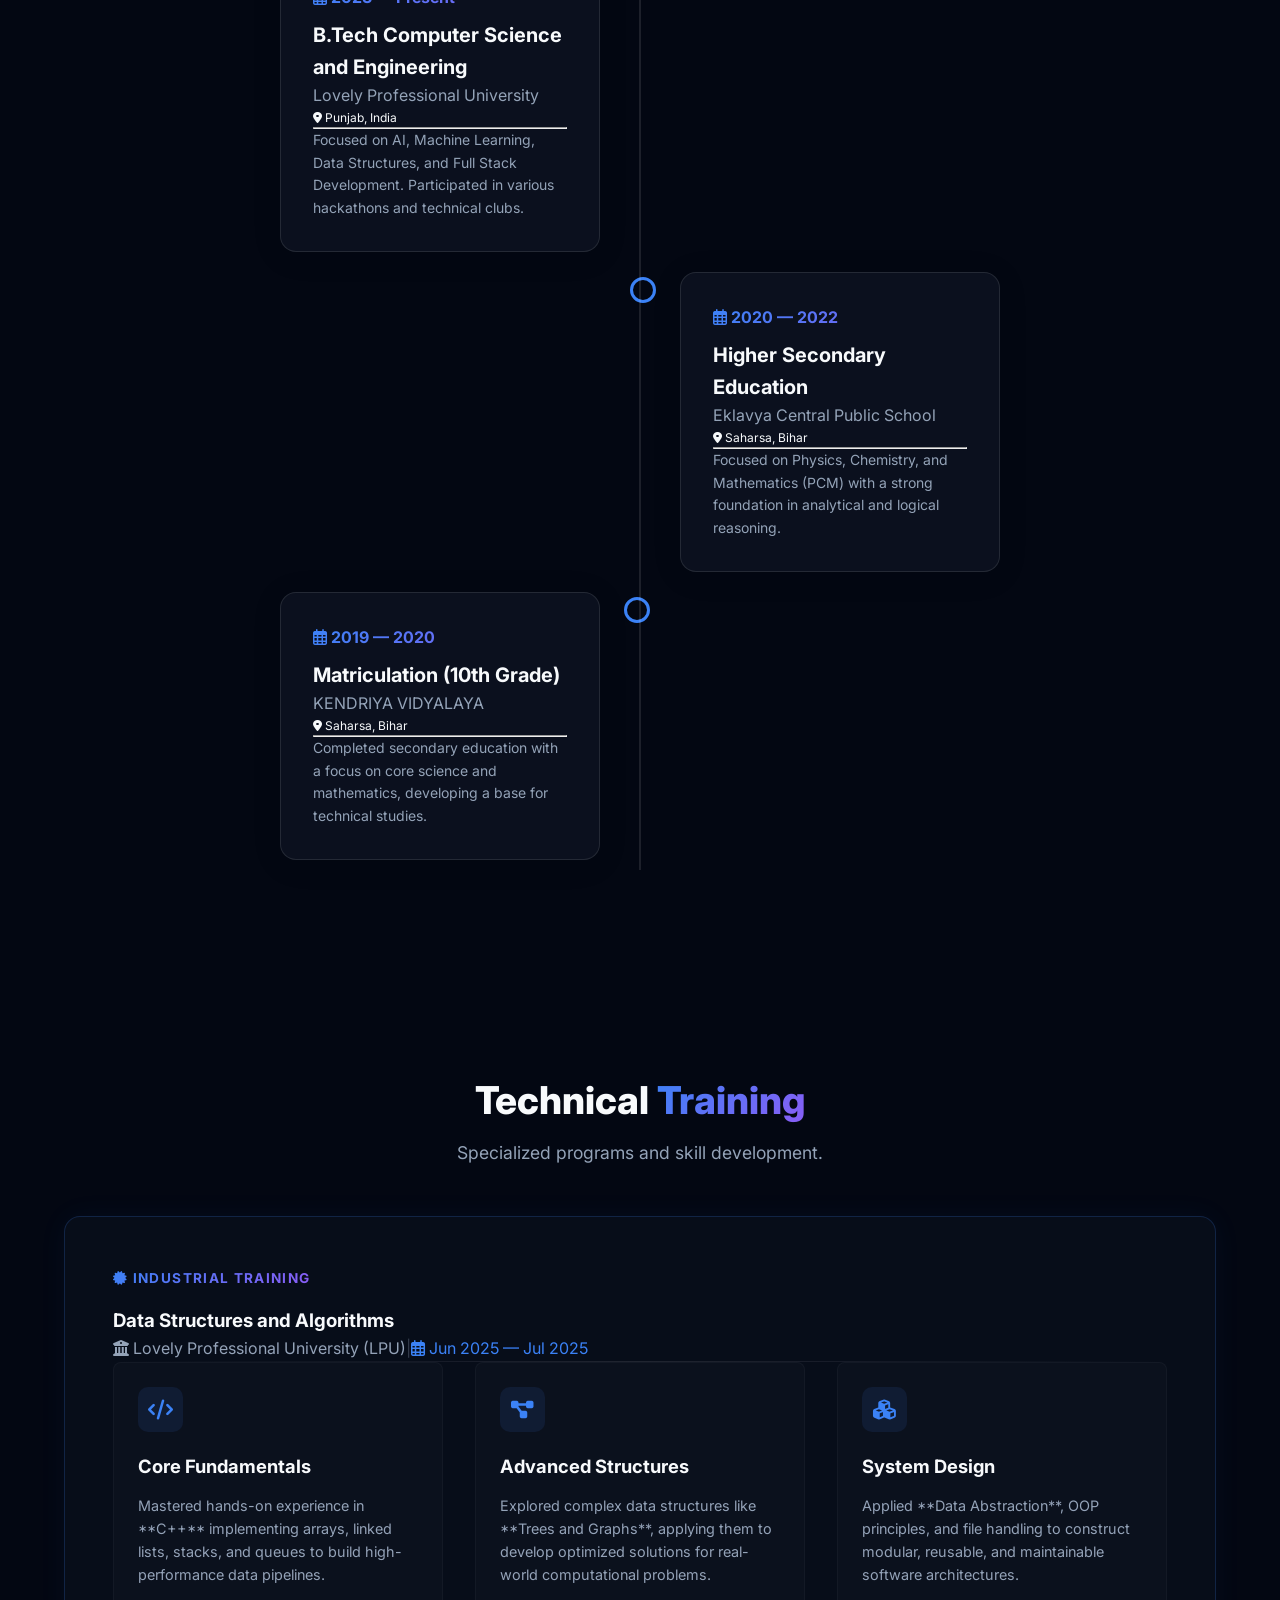
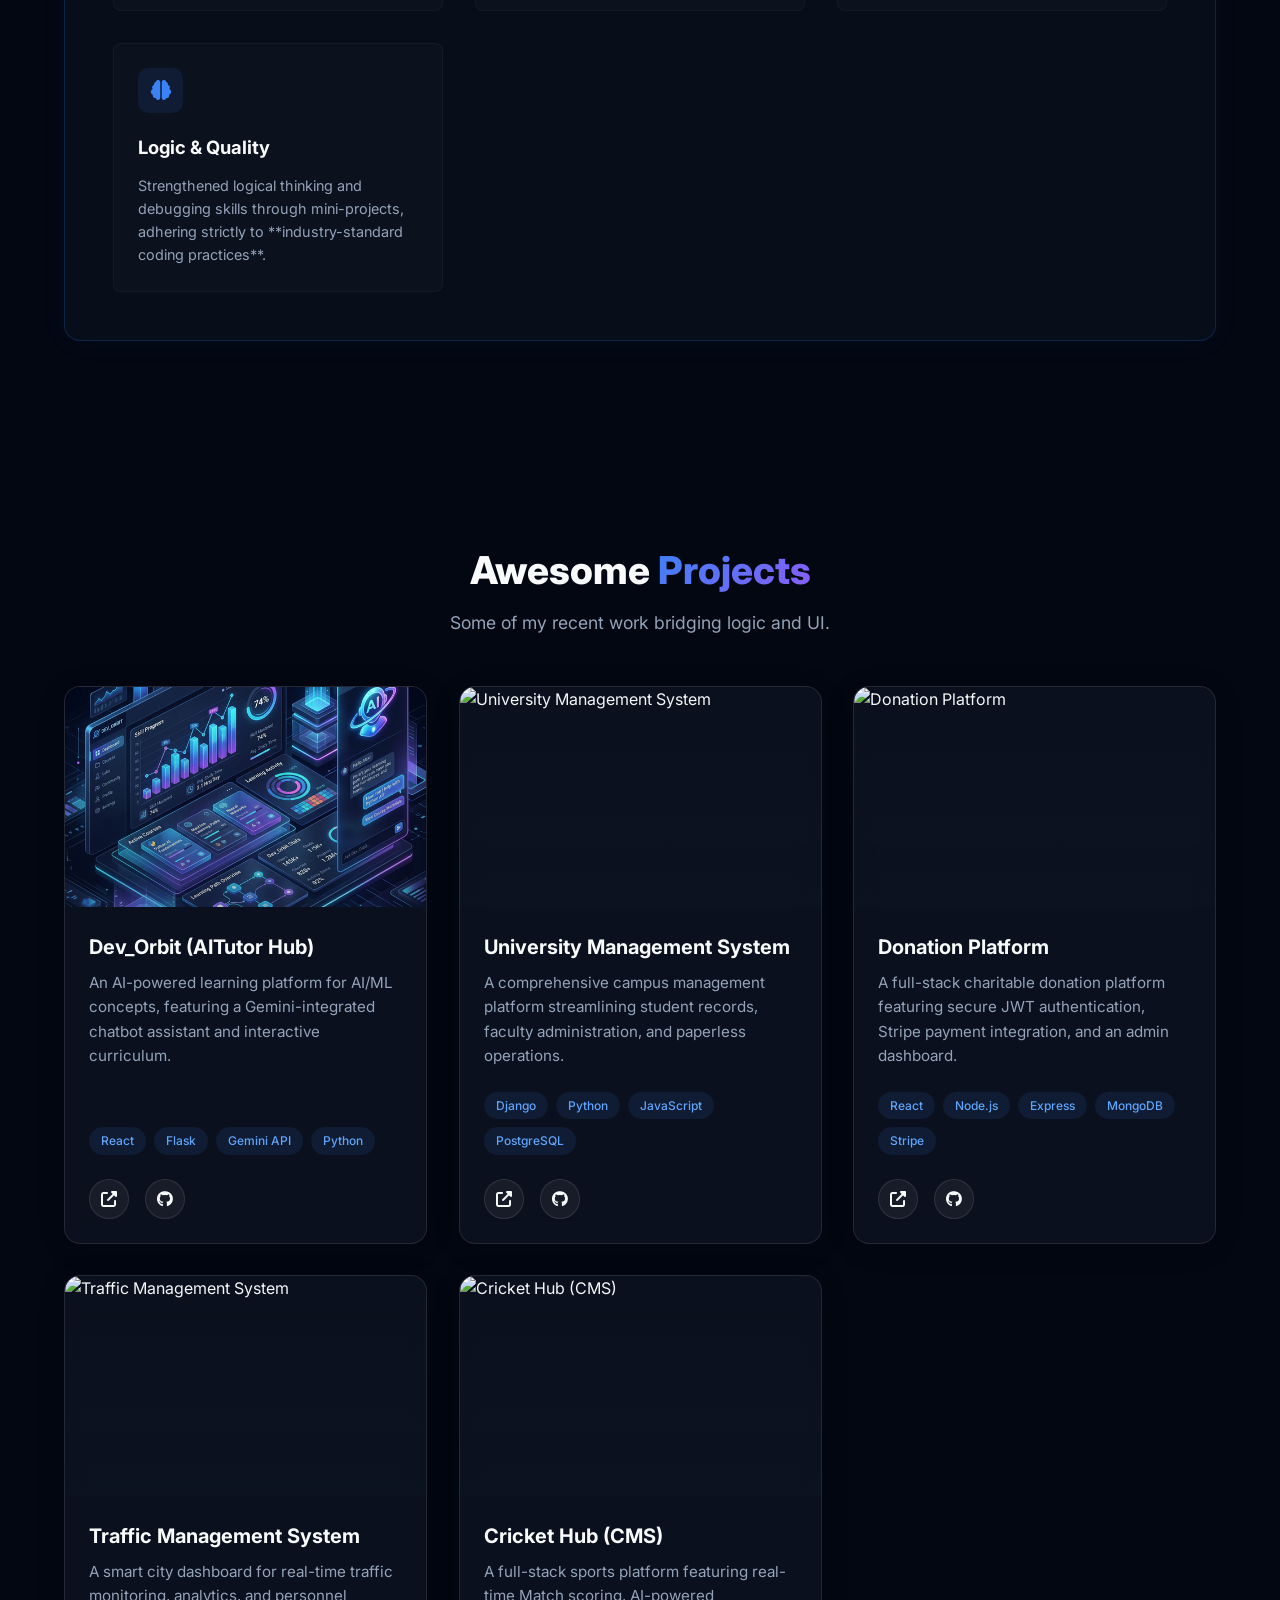
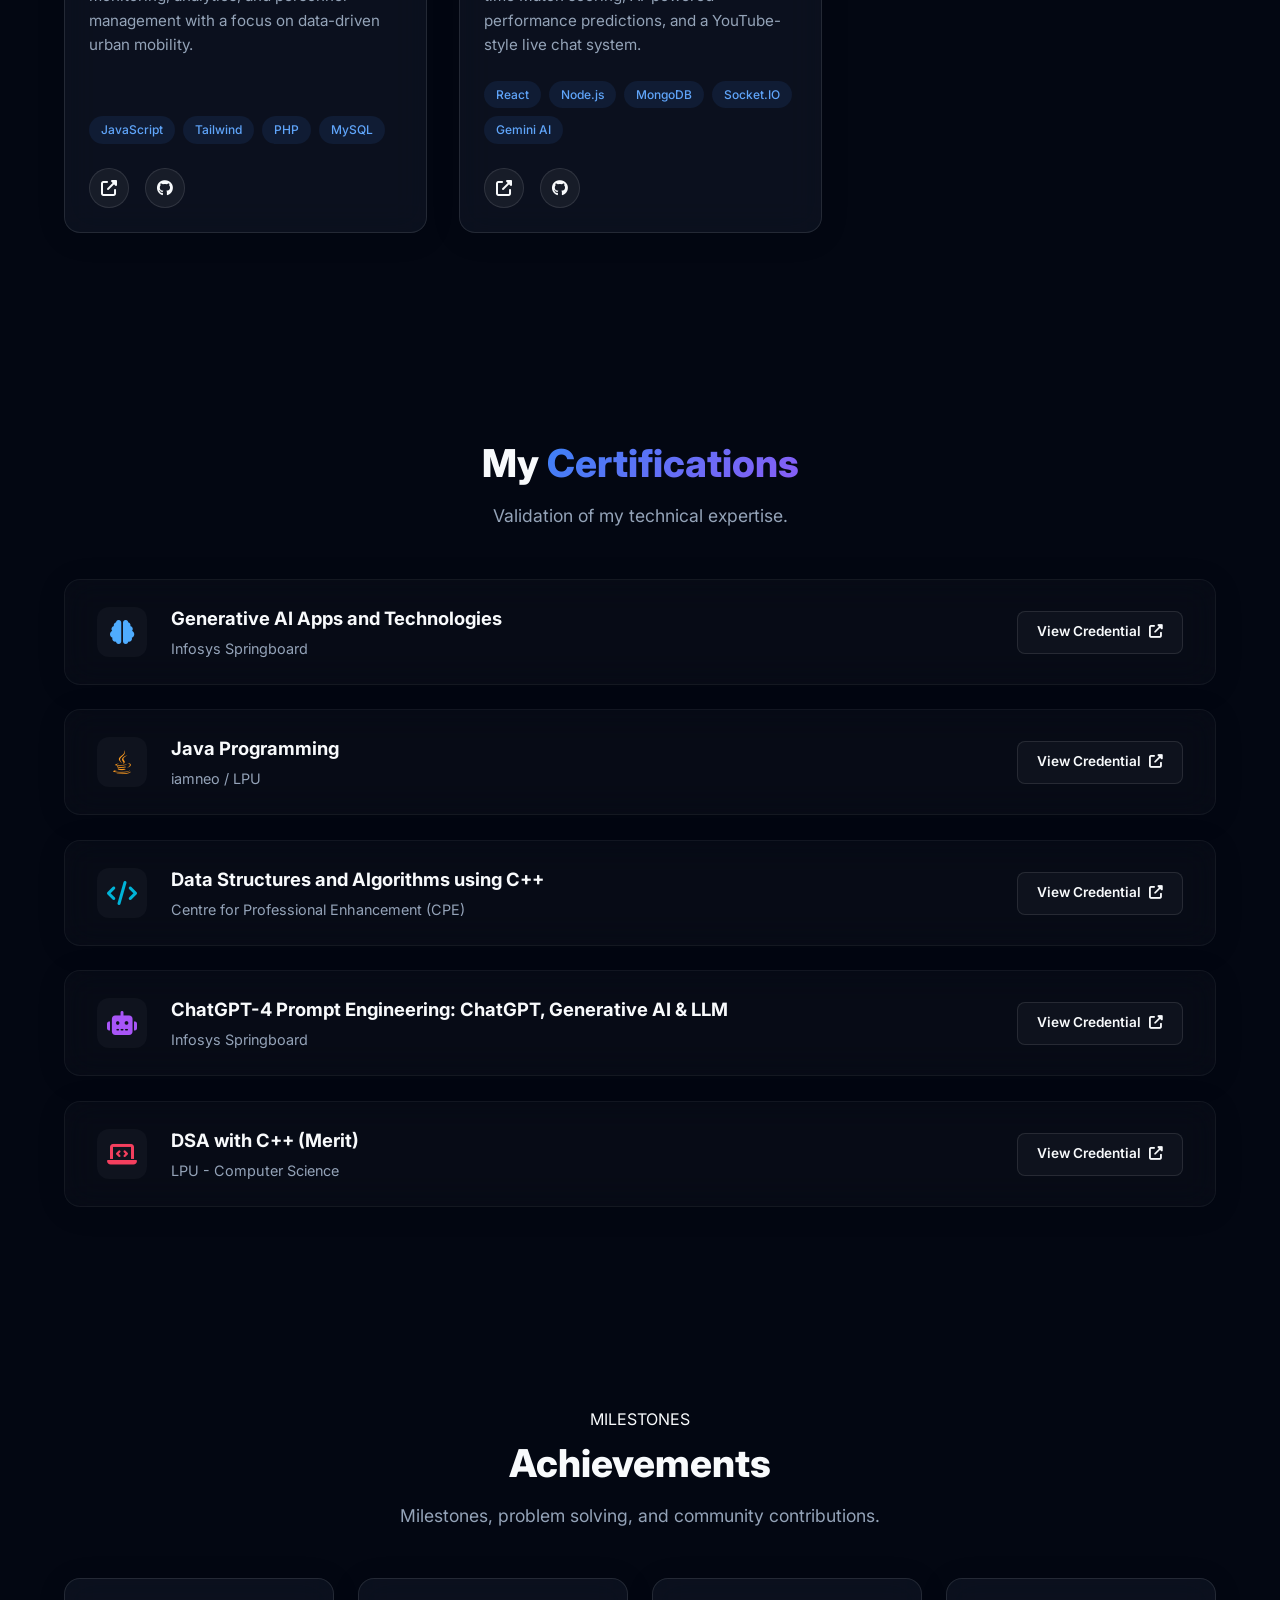
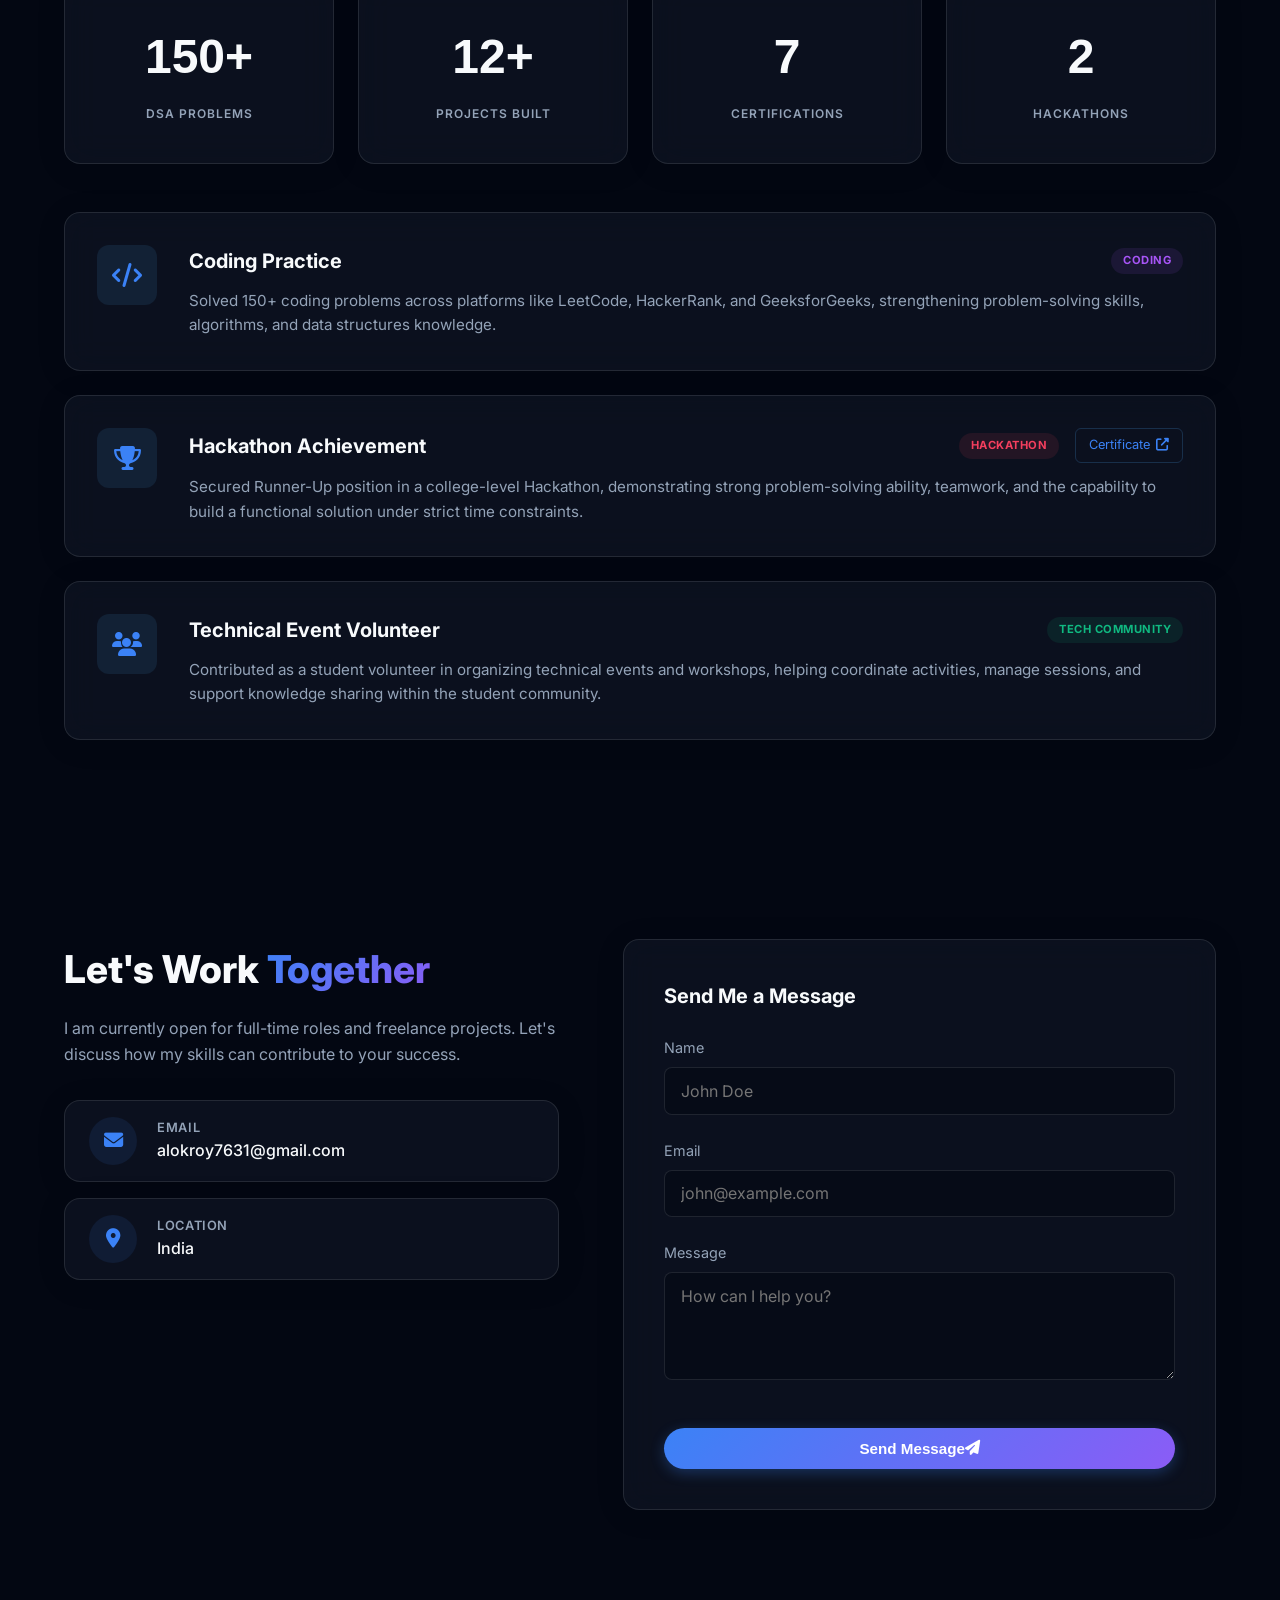
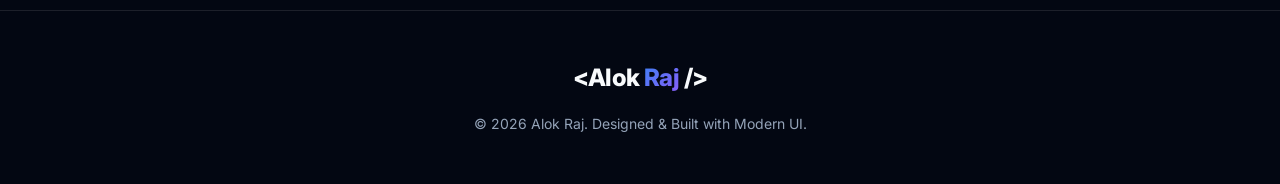
==== commit ae284dd9: "Finalized professional title update to Aspiring Full Stack Developer" ====
--- a/index.html
+++ b/index.html
@@ -60,8 +60,8 @@
                     <div class="typewriter-container">
                         <span class="typewriter-text" id="typewriter"></span><span class="cursor">|</span>
                     </div>
-                    <p class="hero-description text-muted mt-4">
-                        An aspiring frontend developer dedicated to building exceptional digital experiences. Specialized in writing clean, scalable, and efficient code.
+                    <p class="hero-subtitle text-muted reveal reveal-left" style="transition-delay: 200ms;">
+                        An Aspiring Full Stack Developer dedicated to building exceptional digital experiences. Specialized in writing clean, scalable, and efficient code.
                     </p>
                     <div class="hero-actions mt-8">
                         <a href="#projects" class="btn btn-primary">
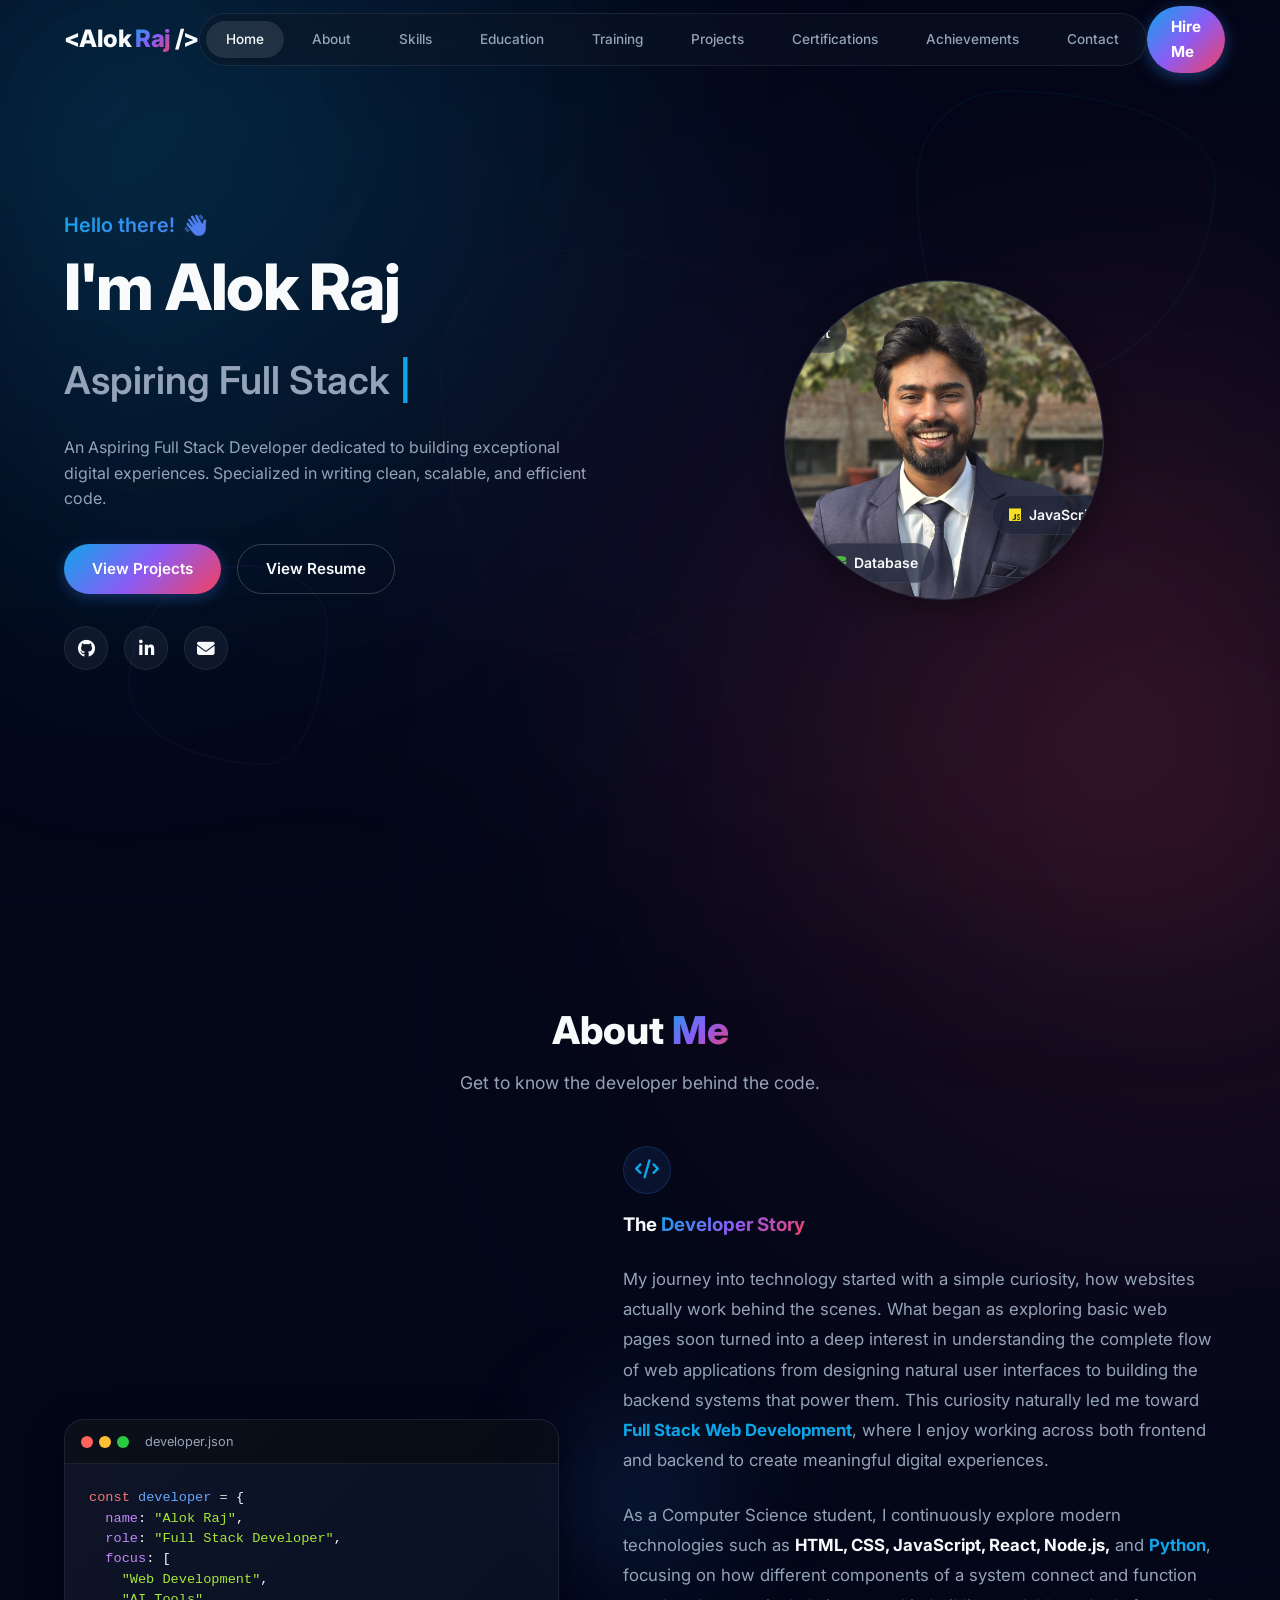
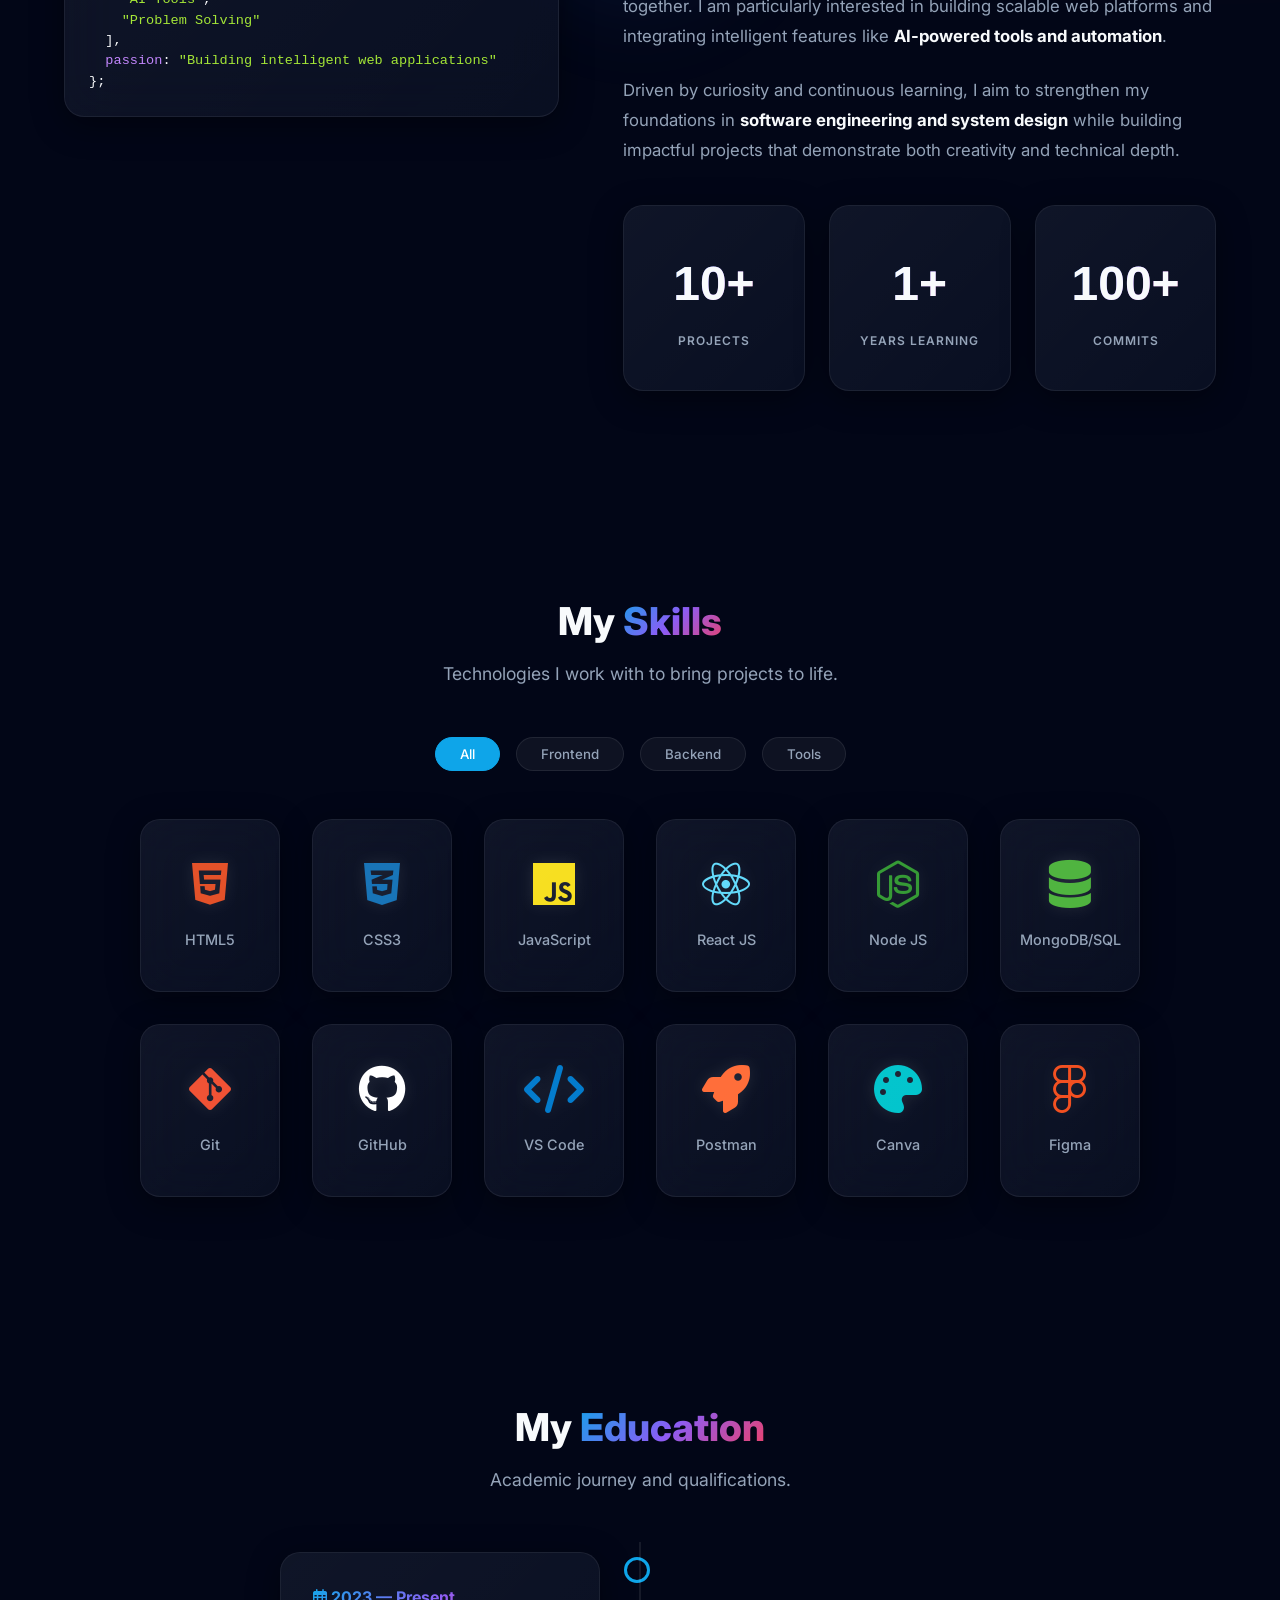
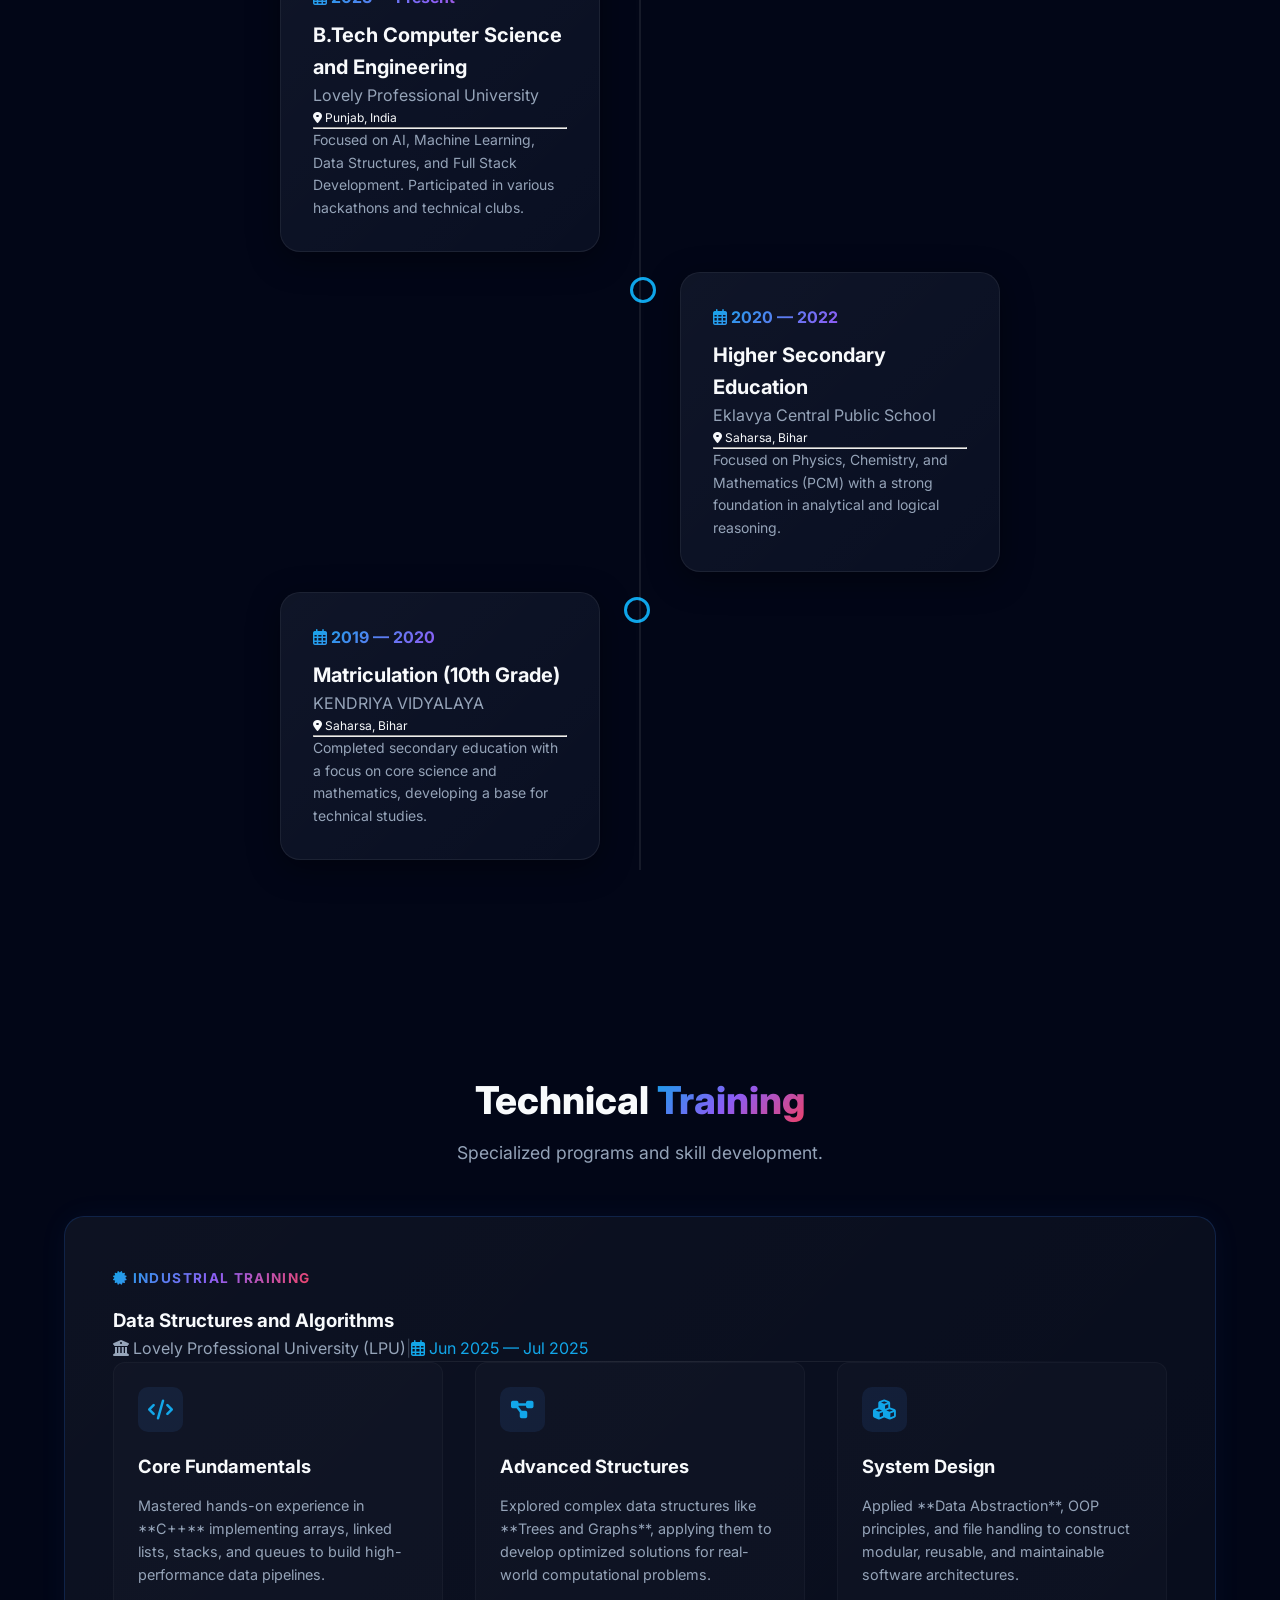
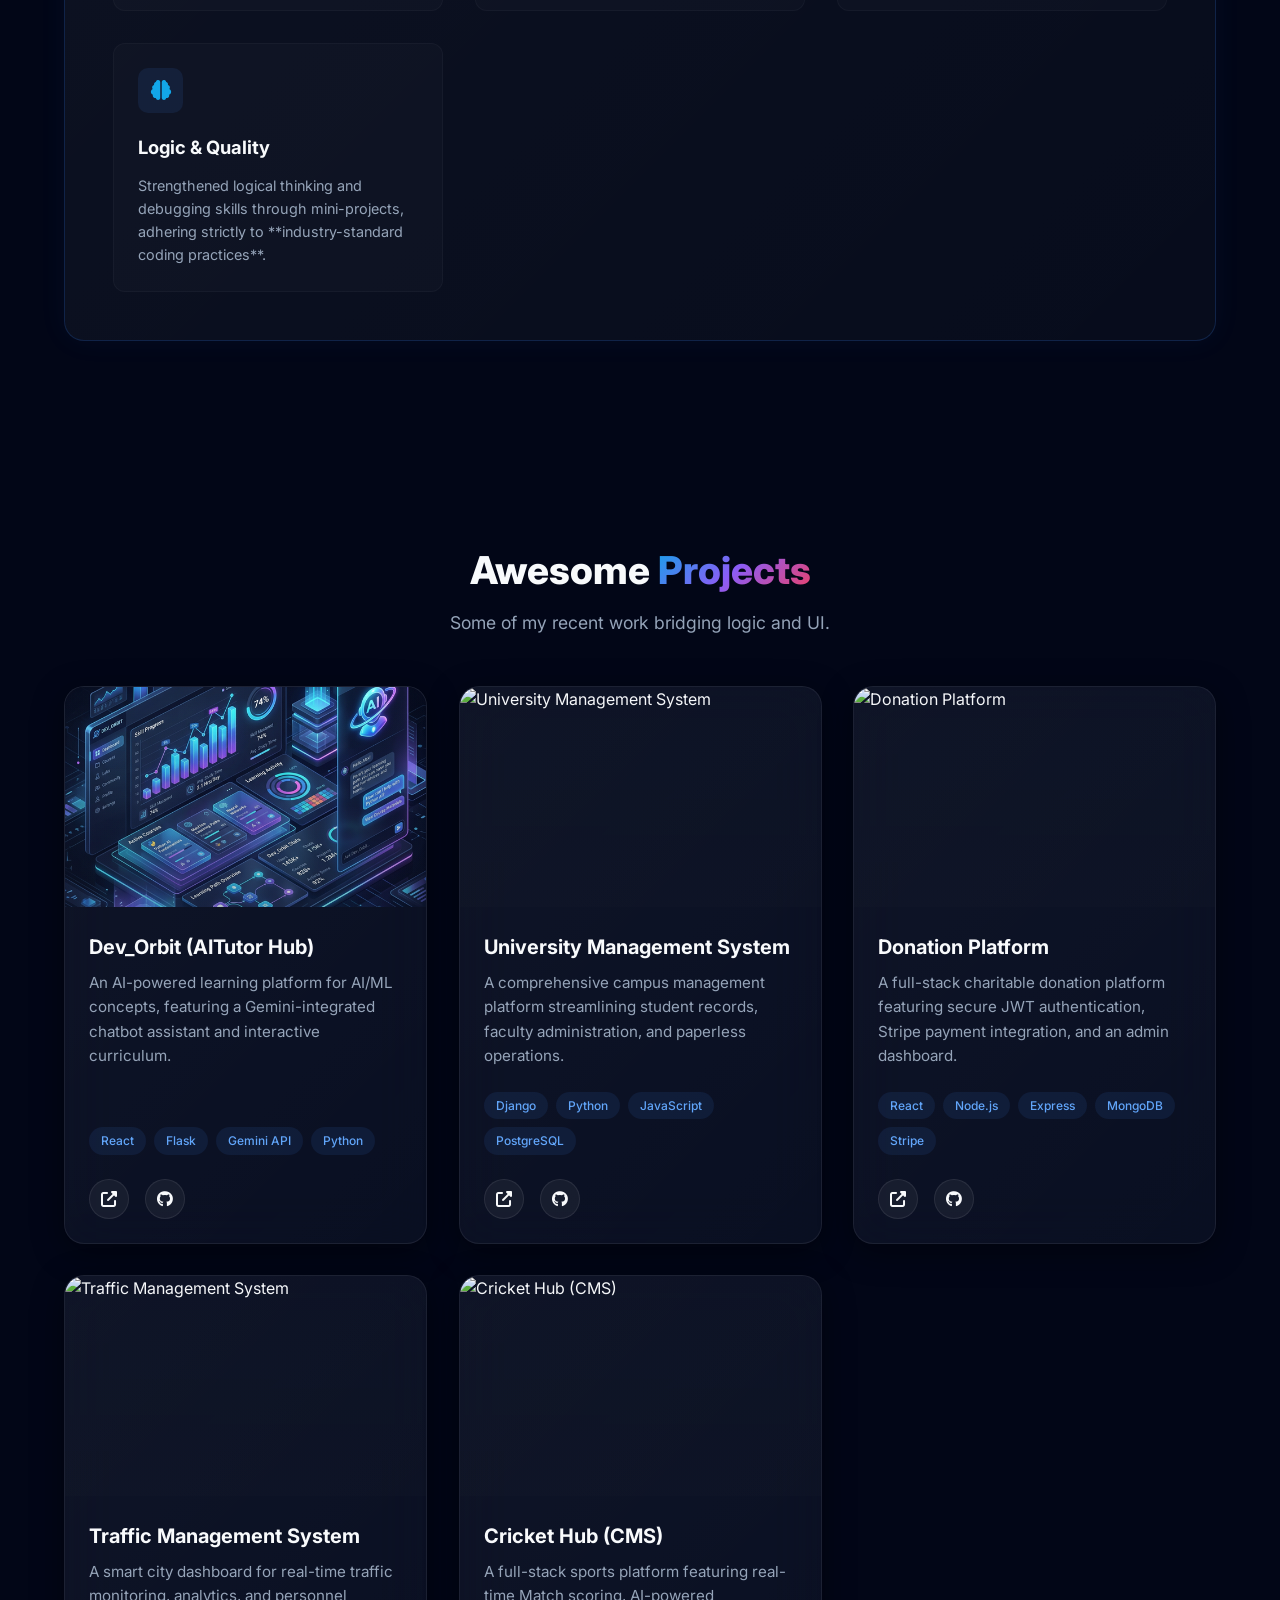
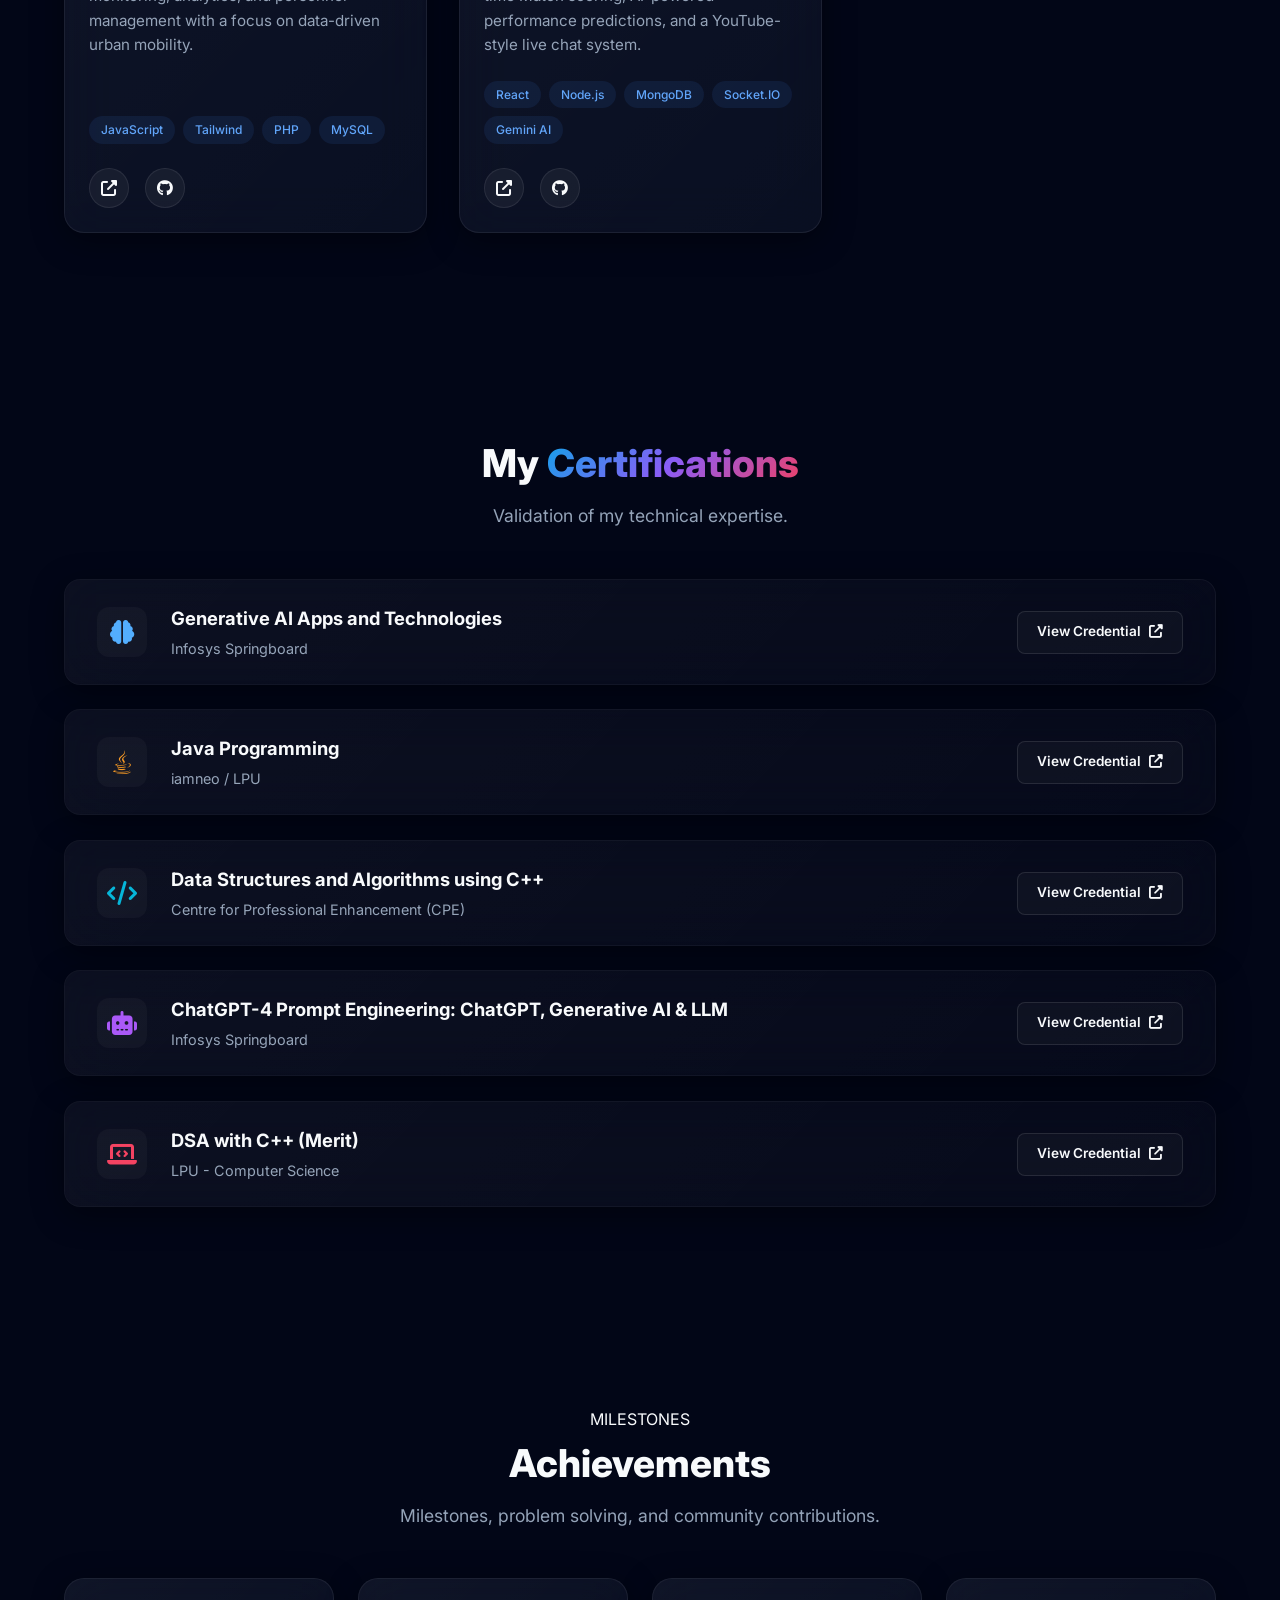
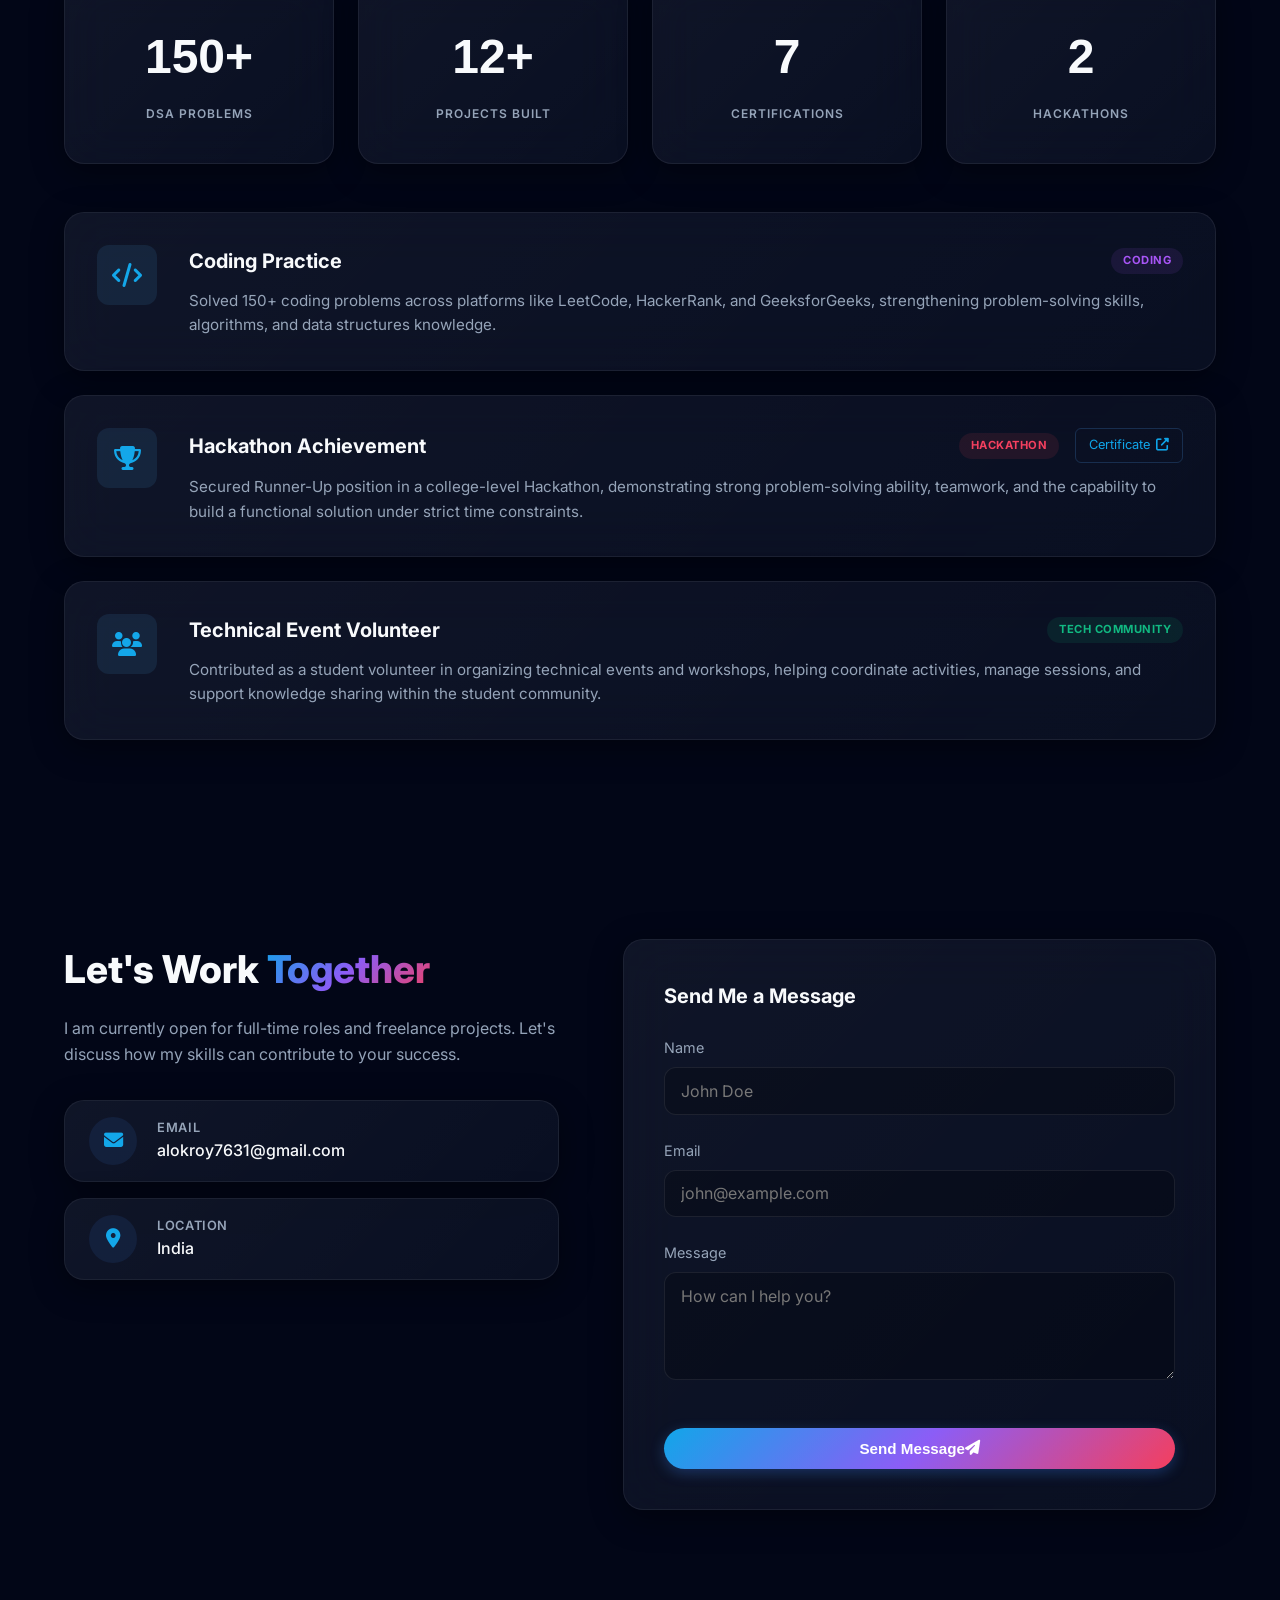
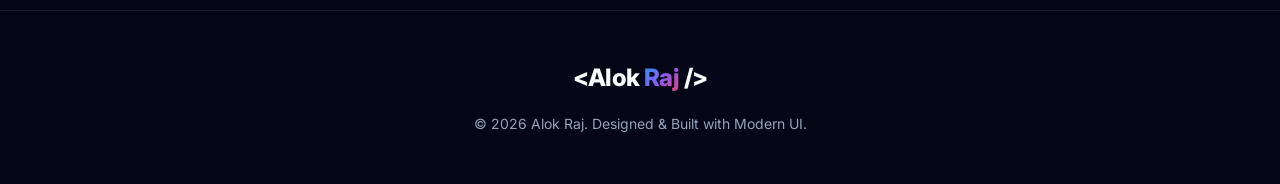
==== commit f1258250: "Complete Premium Visual Revamp: Vibrant mesh gradients, magnetic interactions, and dynamic card glow" ====
--- a/index.html
+++ b/index.html
@@ -17,6 +17,9 @@
     <!-- Background Elements -->
     <div class="glow-bg top-left"></div>
     <div class="glow-bg bottom-right"></div>
+    <div class="abstract-shape shape-1"></div>
+    <div class="abstract-shape shape-2"></div>
+    <div class="abstract-shape shape-3"></div>
 
     <!-- Navigation -->
     <header class="navbar" id="navbar">
--- a/style.css
+++ b/style.css
@@ -4,40 +4,42 @@
 
 /* --- CSS VARIABLES & TOKENS --- */
 :root {
-    /* Color Palette */
-    --bg-dark: #030712;       /* Near black background */
-    --bg-surface: #111827;    /* Slightly lighter dark gray for cards */
-    --bg-surface-light: #1f2937;
+    /* Color Palette - More Vibrant & Modern */
+    --bg-dark: #020617;       /* Deep slate/navy background */
+    --bg-surface: rgba(15, 23, 42, 0.6); 
+    --bg-surface-light: rgba(30, 41, 59, 0.8);
     
-    /* Gradients & Accents */
-    --primary: #3b82f6;       /* Blue */
-    --secondary: #8b5cf6;     /* Purple */
-    --accent-gradient: linear-gradient(135deg, #3b82f6 0%, #8b5cf6 100%);
+    /* Premium Gradients */
+    --primary: #0ea5e9;       /* Sky Blue */
+    --secondary: #8b5cf6;     /* Violet */
+    --accent: #f43f5e;        /* Rose/Pink */
+    --accent-gradient: linear-gradient(135deg, #0ea5e9 0%, #8b5cf6 50%, #f43f5e 100%);
+    --surface-gradient: linear-gradient(135deg, rgba(255, 255, 255, 0.05) 0%, rgba(255, 255, 255, 0) 100%);
     
     /* Text Colors */
     --text-white: #f8fafc;
     --text-muted: #94a3b8;
     
     /* UI Elements */
-    --border-color: rgba(255, 255, 255, 0.1);
-    --border-color-hover: rgba(59, 130, 246, 0.4);
+    --border-color: rgba(255, 255, 255, 0.08);
+    --border-color-hover: rgba(14, 165, 233, 0.4);
     
     /* Layout */
     --nav-height: 80px;
-    --container-max: 1200px;
-    --radius-sm: 8px;
-    --radius-md: 16px;
-    --radius-lg: 20px;
+    --container-max: 1240px;
+    --radius-sm: 12px;
+    --radius-md: 20px;
+    --radius-lg: 32px;
     --radius-full: 9999px;
     
     /* Transitions */
-    --transition-fast: 0.2s ease-in-out;
-    --transition-normal: 0.3s cubic-bezier(0.4, 0, 0.2, 1);
+    --transition-fast: 0.2s cubic-bezier(0.4, 0, 0.2, 1);
+    --transition-normal: 0.4s cubic-bezier(0.4, 0, 0.2, 1);
+    --transition-slow: 0.8s cubic-bezier(0.4, 0, 0.2, 1);
     
     /* Typography */
     --font-heading: 'Inter', system-ui, sans-serif;
     --font-body: 'Inter', system-ui, sans-serif;
-    --font-mono: ui-monospace, SFMono-Regular, Menlo, Monaco, Consolas, monospace;
 }
 
 /* --- RESET & GLOBAL STYLES --- */
@@ -127,42 +129,151 @@
 .max-w-2xl { max-width: 42rem; }
 
 /* --- BACKGROUND FX --- */
+body::before {
+    content: '';
+    position: fixed;
+    top: 0;
+    left: 0;
+    width: 100%;
+    height: 100%;
+    background: 
+        radial-gradient(circle at 0% 0%, rgba(14, 165, 233, 0.15) 0%, transparent 50%),
+        radial-gradient(circle at 100% 100%, rgba(244, 63, 94, 0.15) 0%, transparent 50%),
+        radial-gradient(circle at 50% 50%, rgba(139, 92, 246, 0.05) 0%, transparent 50%);
+    z-index: -2;
+    filter: blur(100px);
+    animation: backgroundPulse 20s infinite alternate;
+}
+
+@keyframes backgroundPulse {
+    0% { transform: scale(1); }
+    100% { transform: scale(1.1); }
+}
+
 .glow-bg {
     position: fixed;
-    width: 600px;
-    height: 600px;
+    width: 800px;
+    height: 800px;
     border-radius: 50%;
-    filter: blur(120px);
+    filter: blur(160px);
     z-index: -1;
-    opacity: 0.15;
+    opacity: 0.12;
     pointer-events: none;
+    mix-blend-mode: screen;
 }
 .glow-bg.top-left {
     background: var(--primary);
-    top: -200px;
-    left: -200px;
+    top: -300px;
+    left: -300px;
+    animation: float 15s infinite ease-in-out;
 }
 .glow-bg.bottom-right {
-    background: var(--secondary);
-    bottom: -200px;
-    right: -200px;
+    background: var(--accent);
+    bottom: -300px;
+    right: -300px;
+    animation: float 12s infinite ease-in-out reverse;
+}
+
+@keyframes float {
+    0%, 100% { transform: translate(0, 0) rotate(0deg); }
+    25% { transform: translate(50px, 100px) rotate(5deg); }
+    50% { transform: translate(100px, 50px) rotate(-10deg); }
+    75% { transform: translate(50px, -50px) rotate(5deg); }
+}
+
+/* --- ABSTRACT SHAPES --- */
+.abstract-shape {
+    position: fixed;
+    z-index: -1;
+    opacity: 0.05;
+    pointer-events: none;
+    border: 2px solid var(--primary);
+    border-radius: 30% 70% 70% 30% / 30% 30% 70% 70%;
+    animation: morph 8s linear infinite alternate;
+}
+
+.shape-1 {
+    width: 300px;
+    height: 300px;
+    top: 10%;
+    right: 5%;
+    border-color: var(--primary);
+    animation-duration: 12s;
+}
+
+.shape-2 {
+    width: 200px;
+    height: 200px;
+    bottom: 15%;
+    left: 10%;
+    border-color: var(--secondary);
+    animation-duration: 15s;
+    border-radius: 60% 40% 30% 70% / 60% 30% 70% 40%;
+}
+
+.shape-3 {
+    width: 400px;
+    height: 400px;
+    top: 50%;
+    left: 50%;
+    transform: translate(-50%, -50%);
+    border-color: var(--accent);
+    animation-duration: 20s;
+    opacity: 0.03;
+}
+
+@keyframes morph {
+    0% { border-radius: 30% 70% 70% 30% / 30% 30% 70% 70%; }
+    100% { border-radius: 60% 40% 30% 70% / 60% 30% 70% 40%; }
 }
 
 /* --- GLASSMORPHISM COMPONENTS --- */
 .glass-panel {
-    background: rgba(17, 24, 39, 0.6);
-    backdrop-filter: blur(16px);
-    -webkit-backdrop-filter: blur(16px);
+    background: var(--bg-surface);
+    backdrop-filter: blur(24px);
+    -webkit-backdrop-filter: blur(24px);
     border: 1px solid var(--border-color);
     border-radius: var(--radius-md);
-    box-shadow: 0 4px 30px rgba(0, 0, 0, 0.1);
-    transition: transform var(--transition-normal), border-color var(--transition-normal), box-shadow var(--transition-normal);
+    box-shadow: 0 8px 32px rgba(0, 0, 0, 0.4);
+    transition: transform var(--transition-normal), border-color var(--transition-normal), box-shadow var(--transition-normal), background var(--transition-normal);
+    position: relative;
+    overflow: hidden;
+}
+
+.glass-panel::before {
+    content: '';
+    position: absolute;
+    inset: 0;
+    background: radial-gradient(
+        800px circle at var(--mouse-x, 50%) var(--mouse-y, 50%), 
+        rgba(14, 165, 233, 0.08), 
+        transparent 40%
+    );
+    z-index: 1;
+    opacity: 0;
+    transition: opacity var(--transition-normal);
+    pointer-events: none;
+}
+
+.glass-panel:hover::before {
+    opacity: 1;
+}
+
+.glass-panel::after {
+    content: '';
+    position: absolute;
+    inset: 0;
+    background: var(--surface-gradient);
+    opacity: 0.5;
+    pointer-events: none;
+    z-index: 0;
 }
 
 .glass-panel:hover {
     border-color: var(--border-color-hover);
-    transform: translateY(-4px);
-    box-shadow: 0 10px 40px rgba(0, 0, 0, 0.2), 0 0 20px rgba(59, 130, 246, 0.05);
+    background: rgba(15, 23, 42, 0.8);
+    transform: translateY(-8px) scale(1.02);
+    box-shadow: 0 20px 60px rgba(0, 0, 0, 0.6), 0 0 30px rgba(14, 165, 233, 0.1);
 }
 
 /* --- NAVIGATION --- */
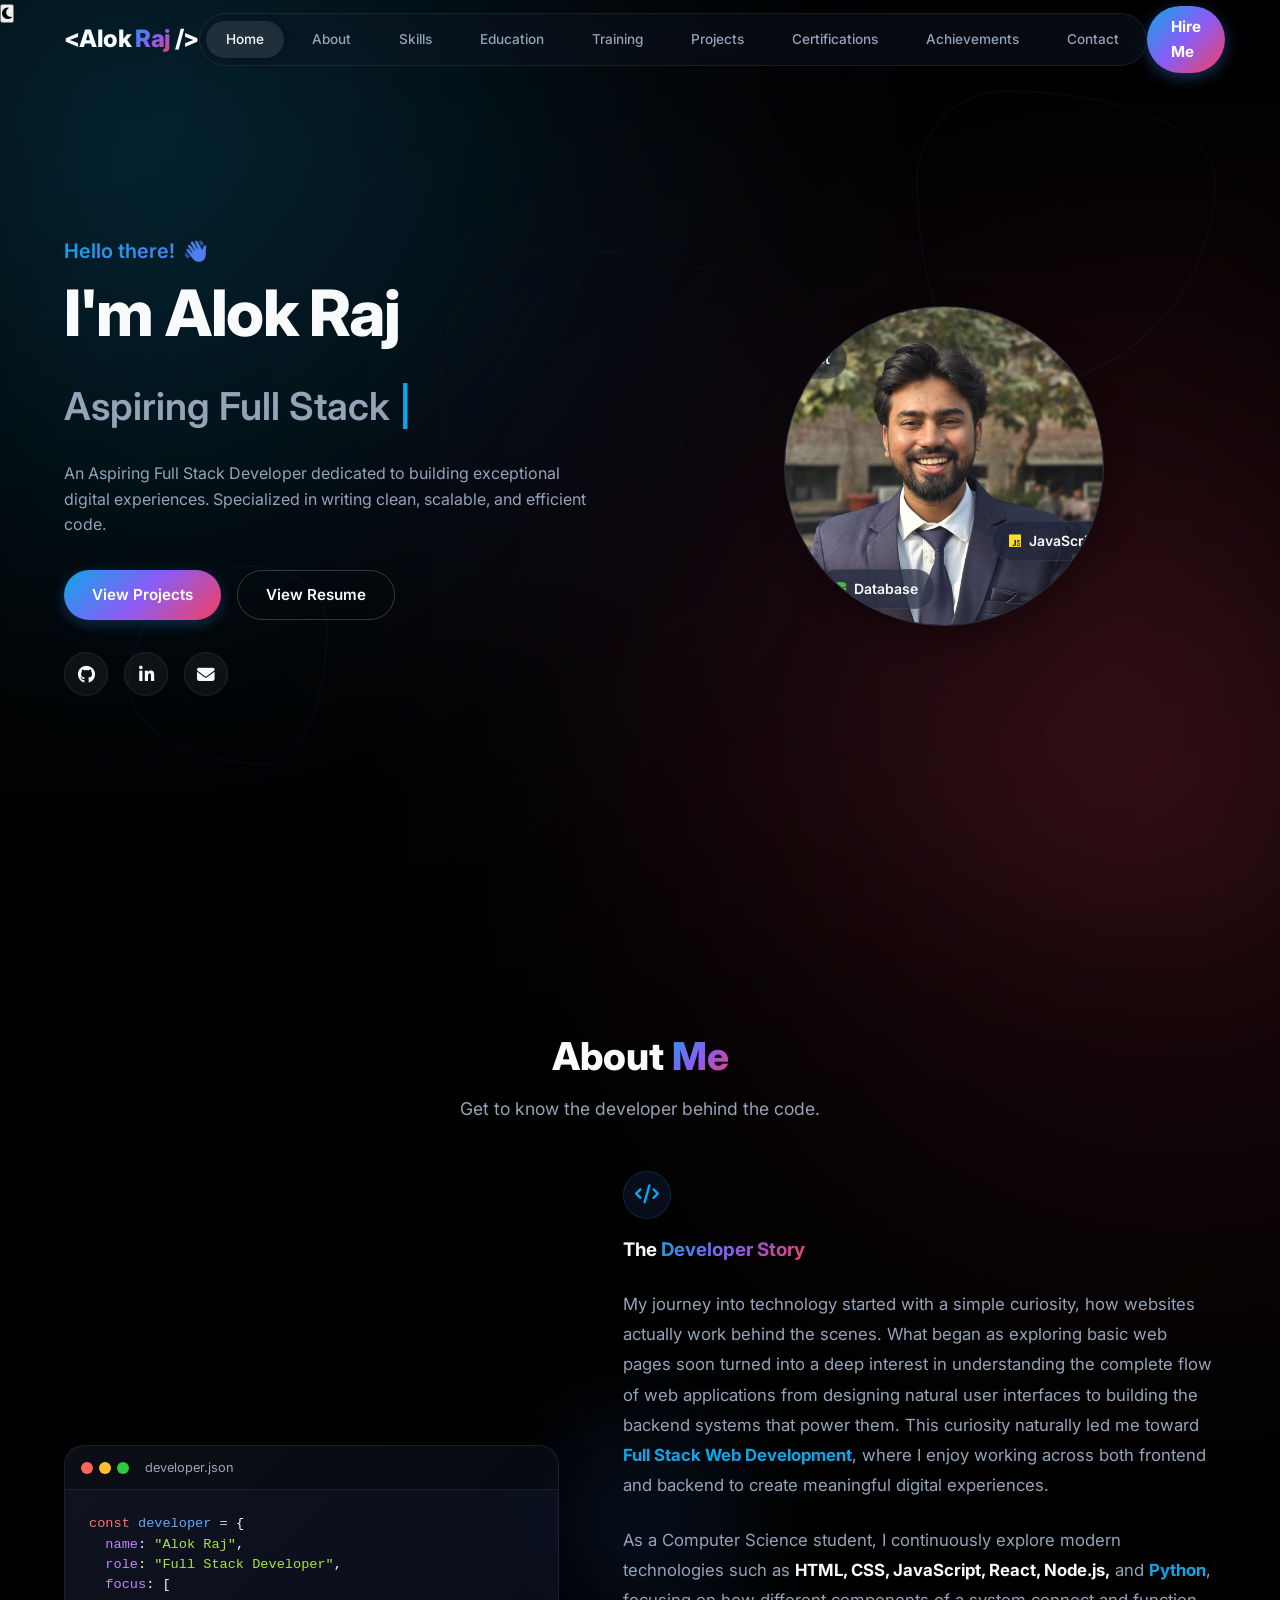
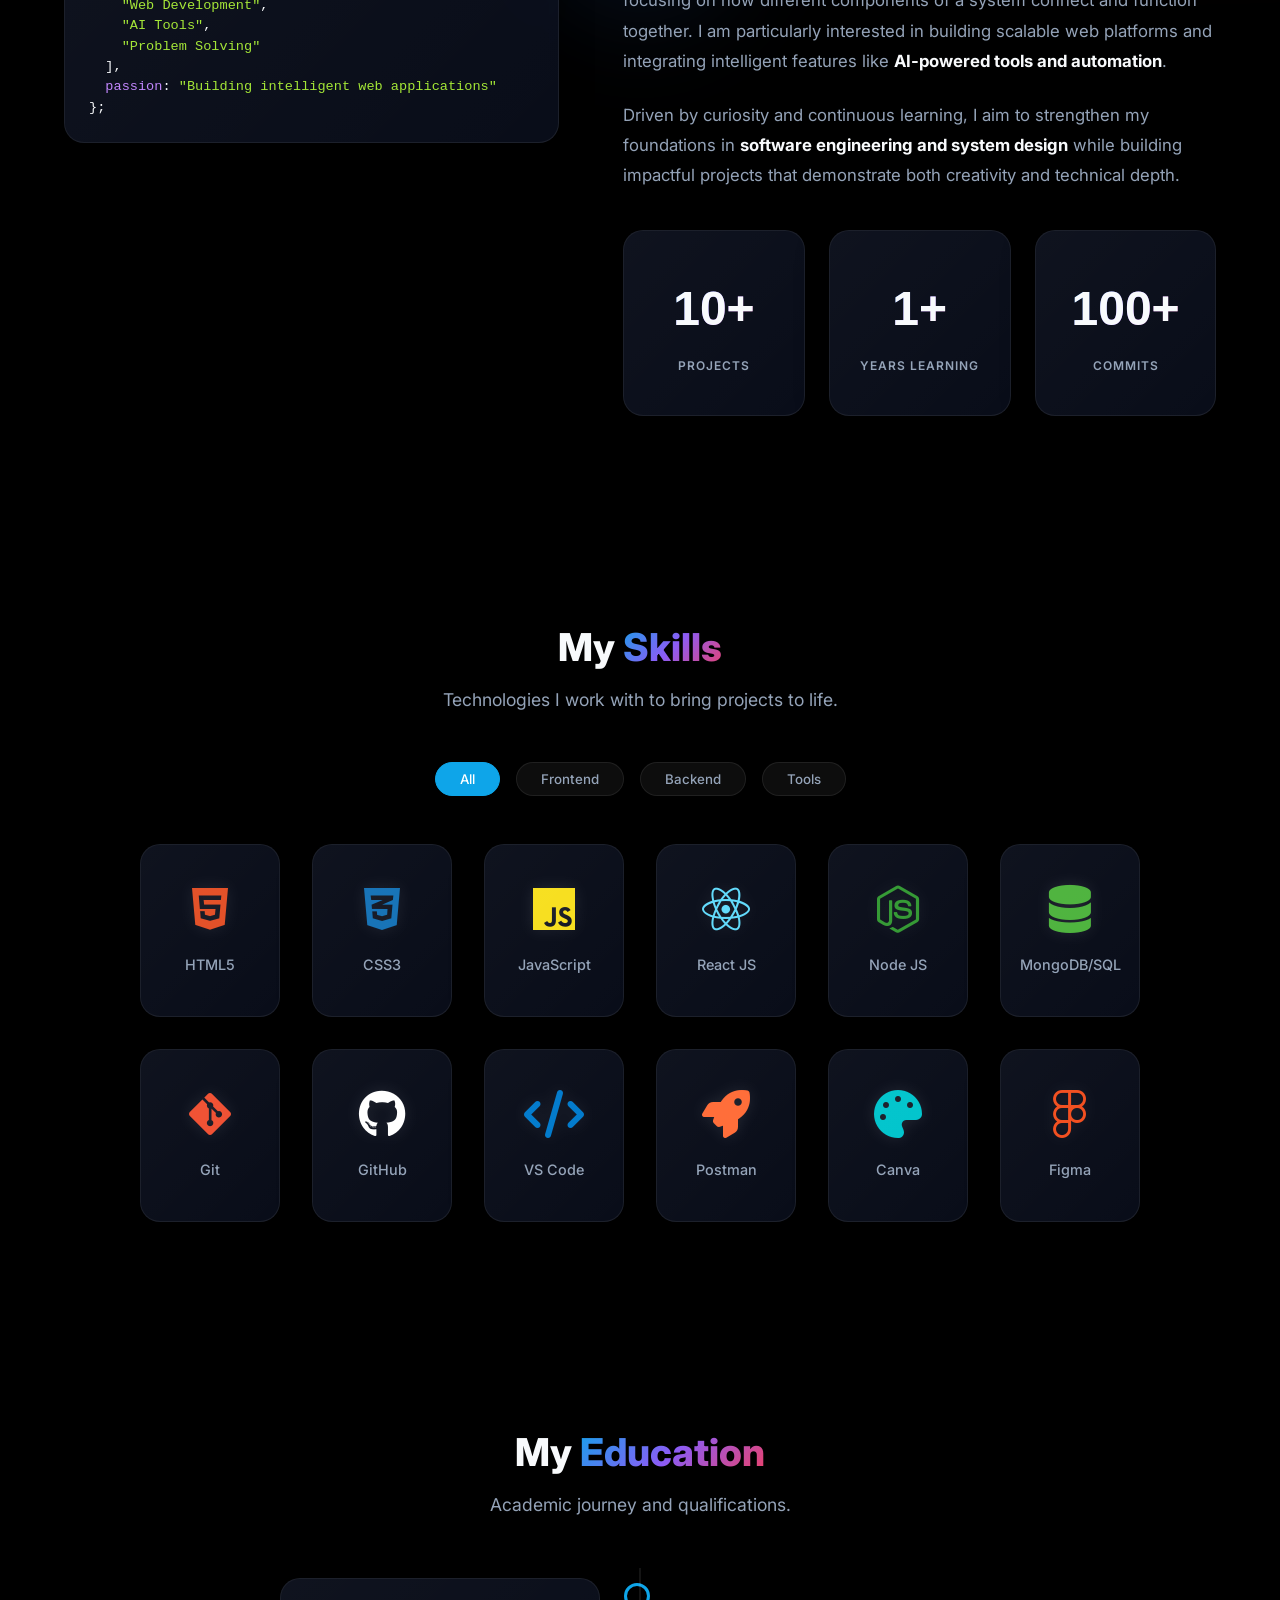
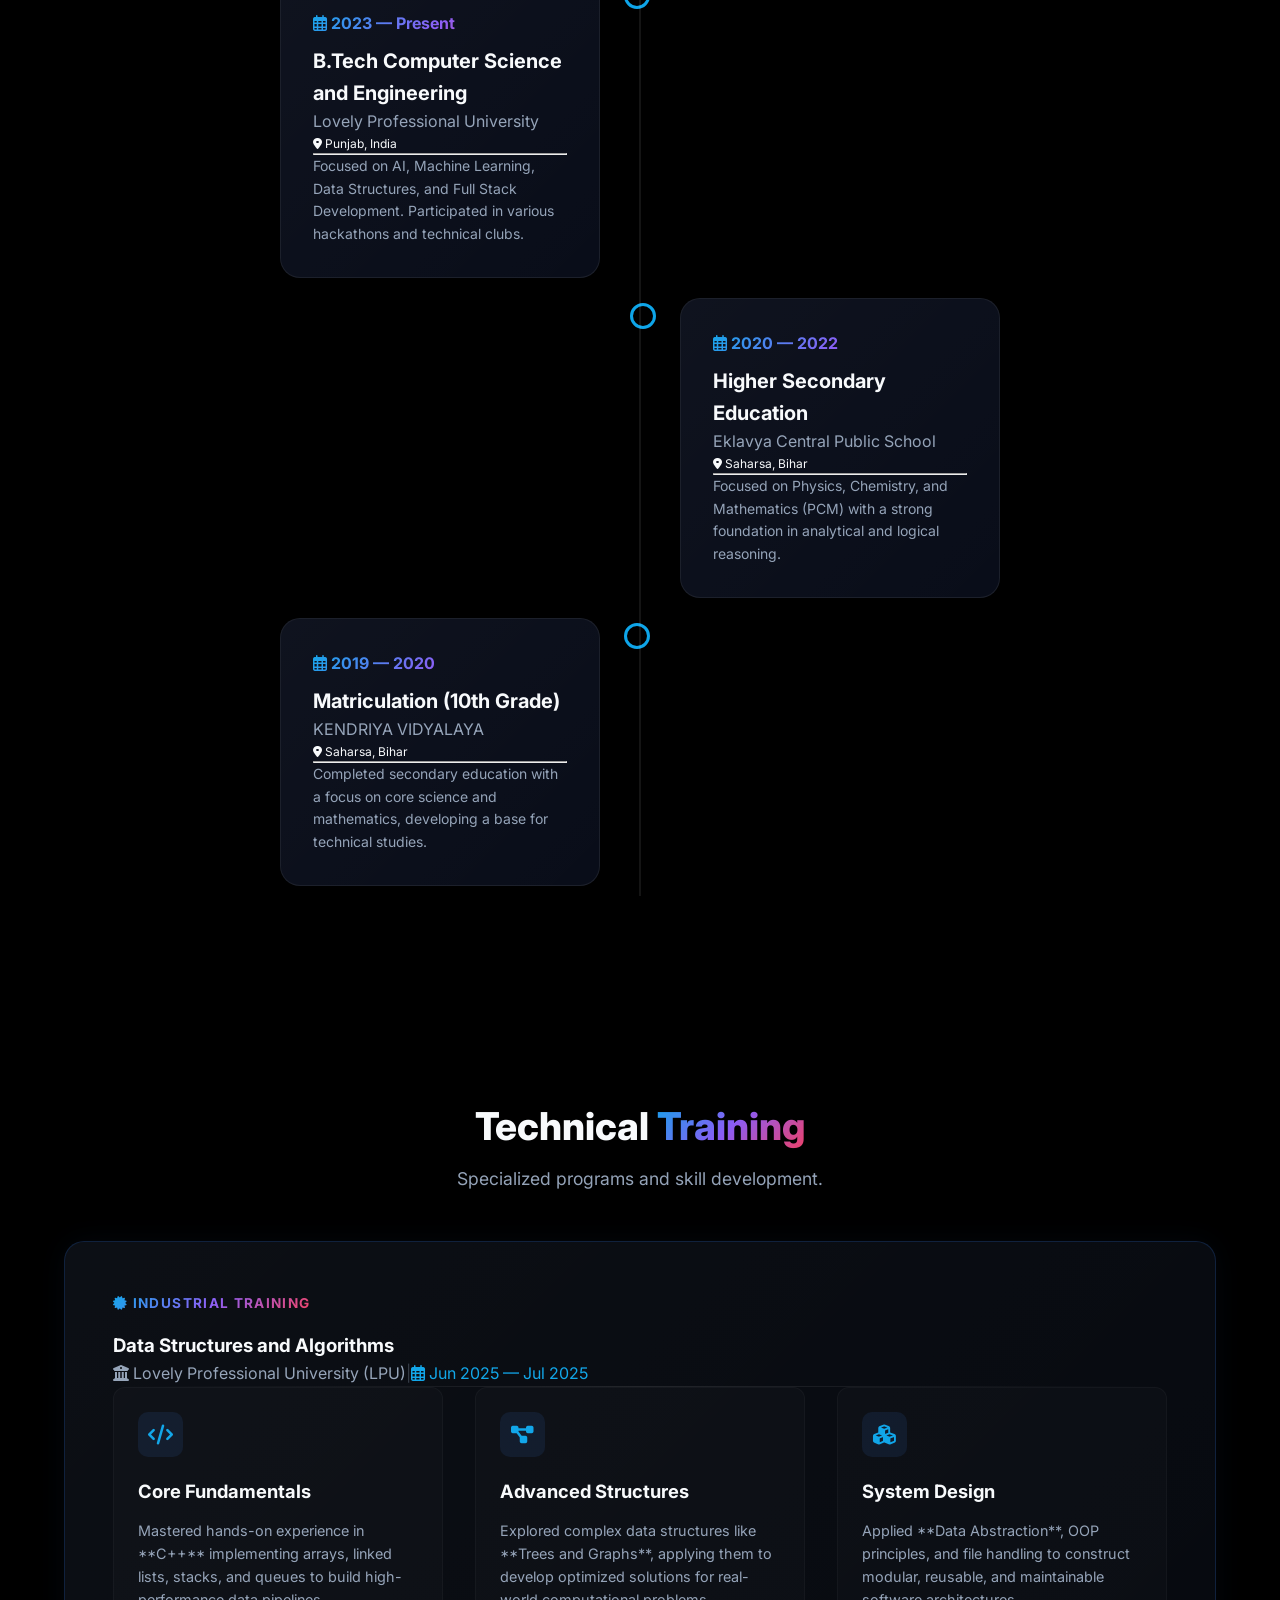
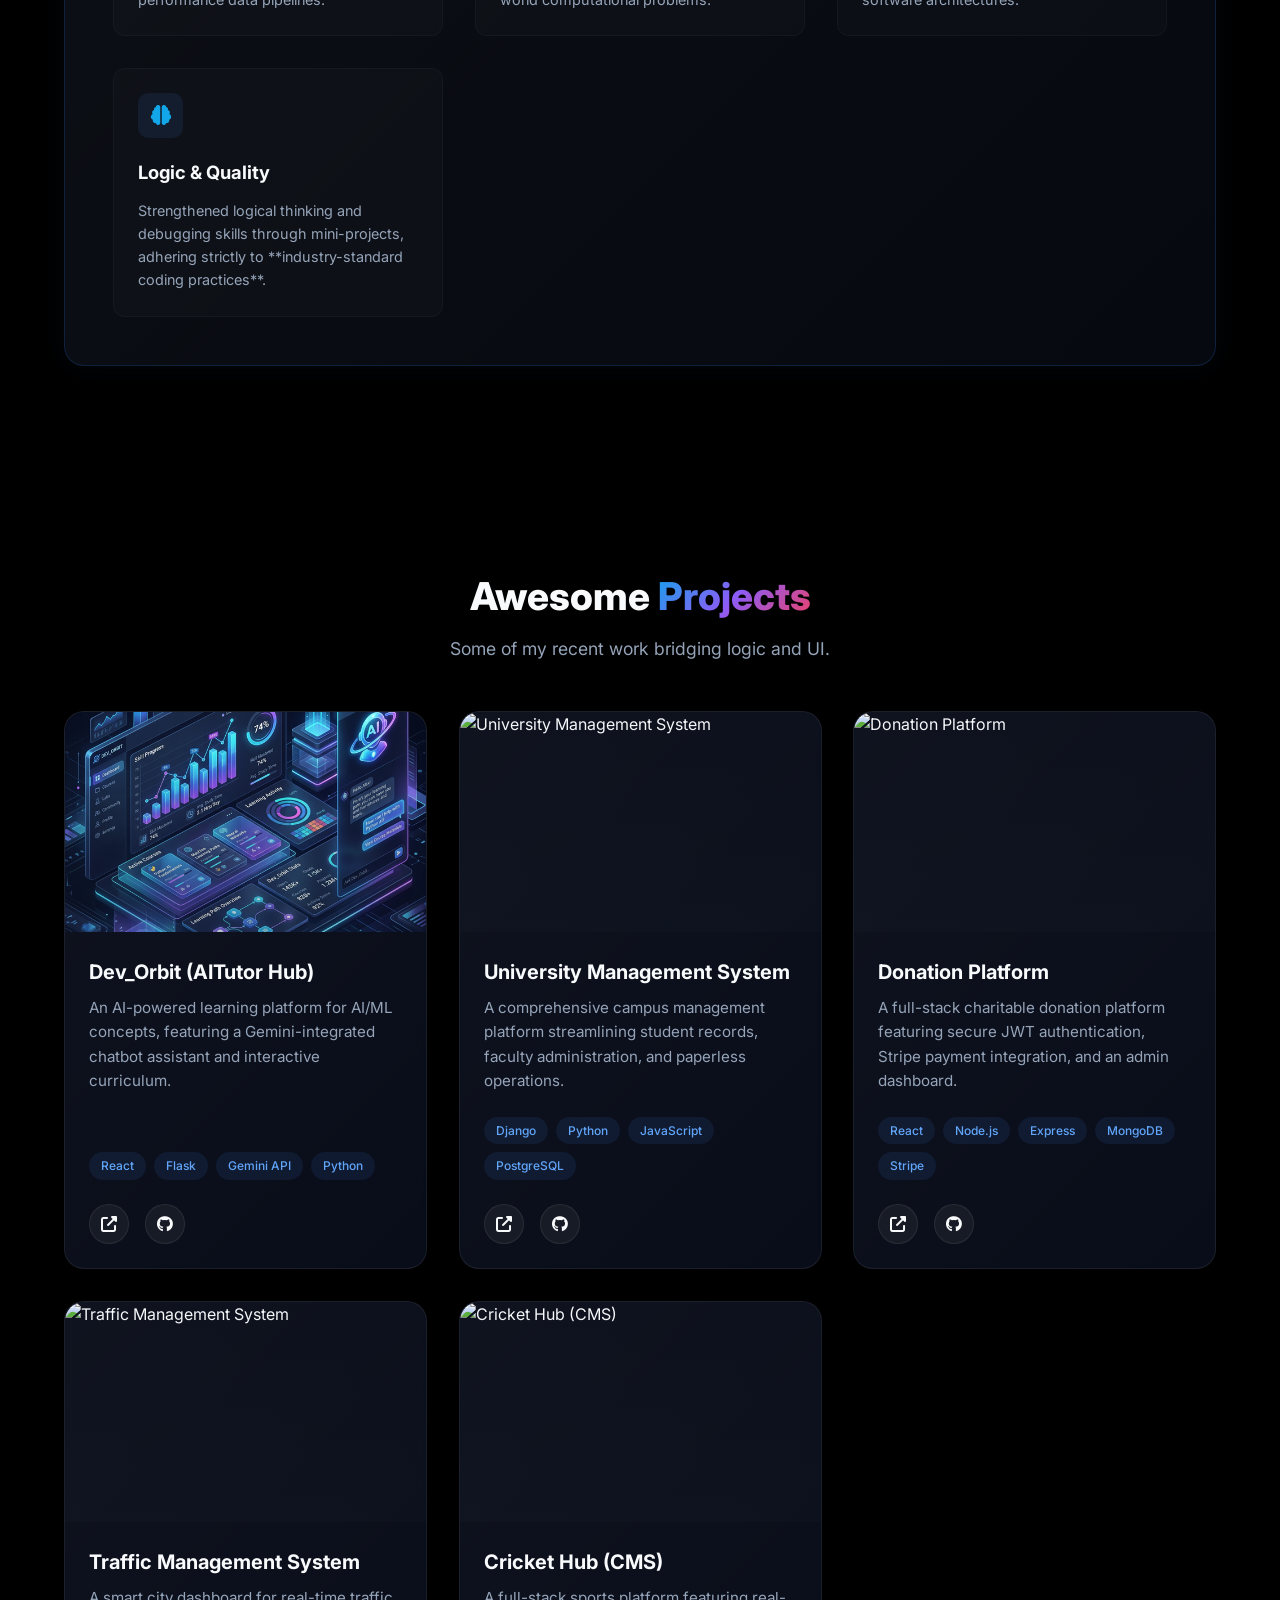
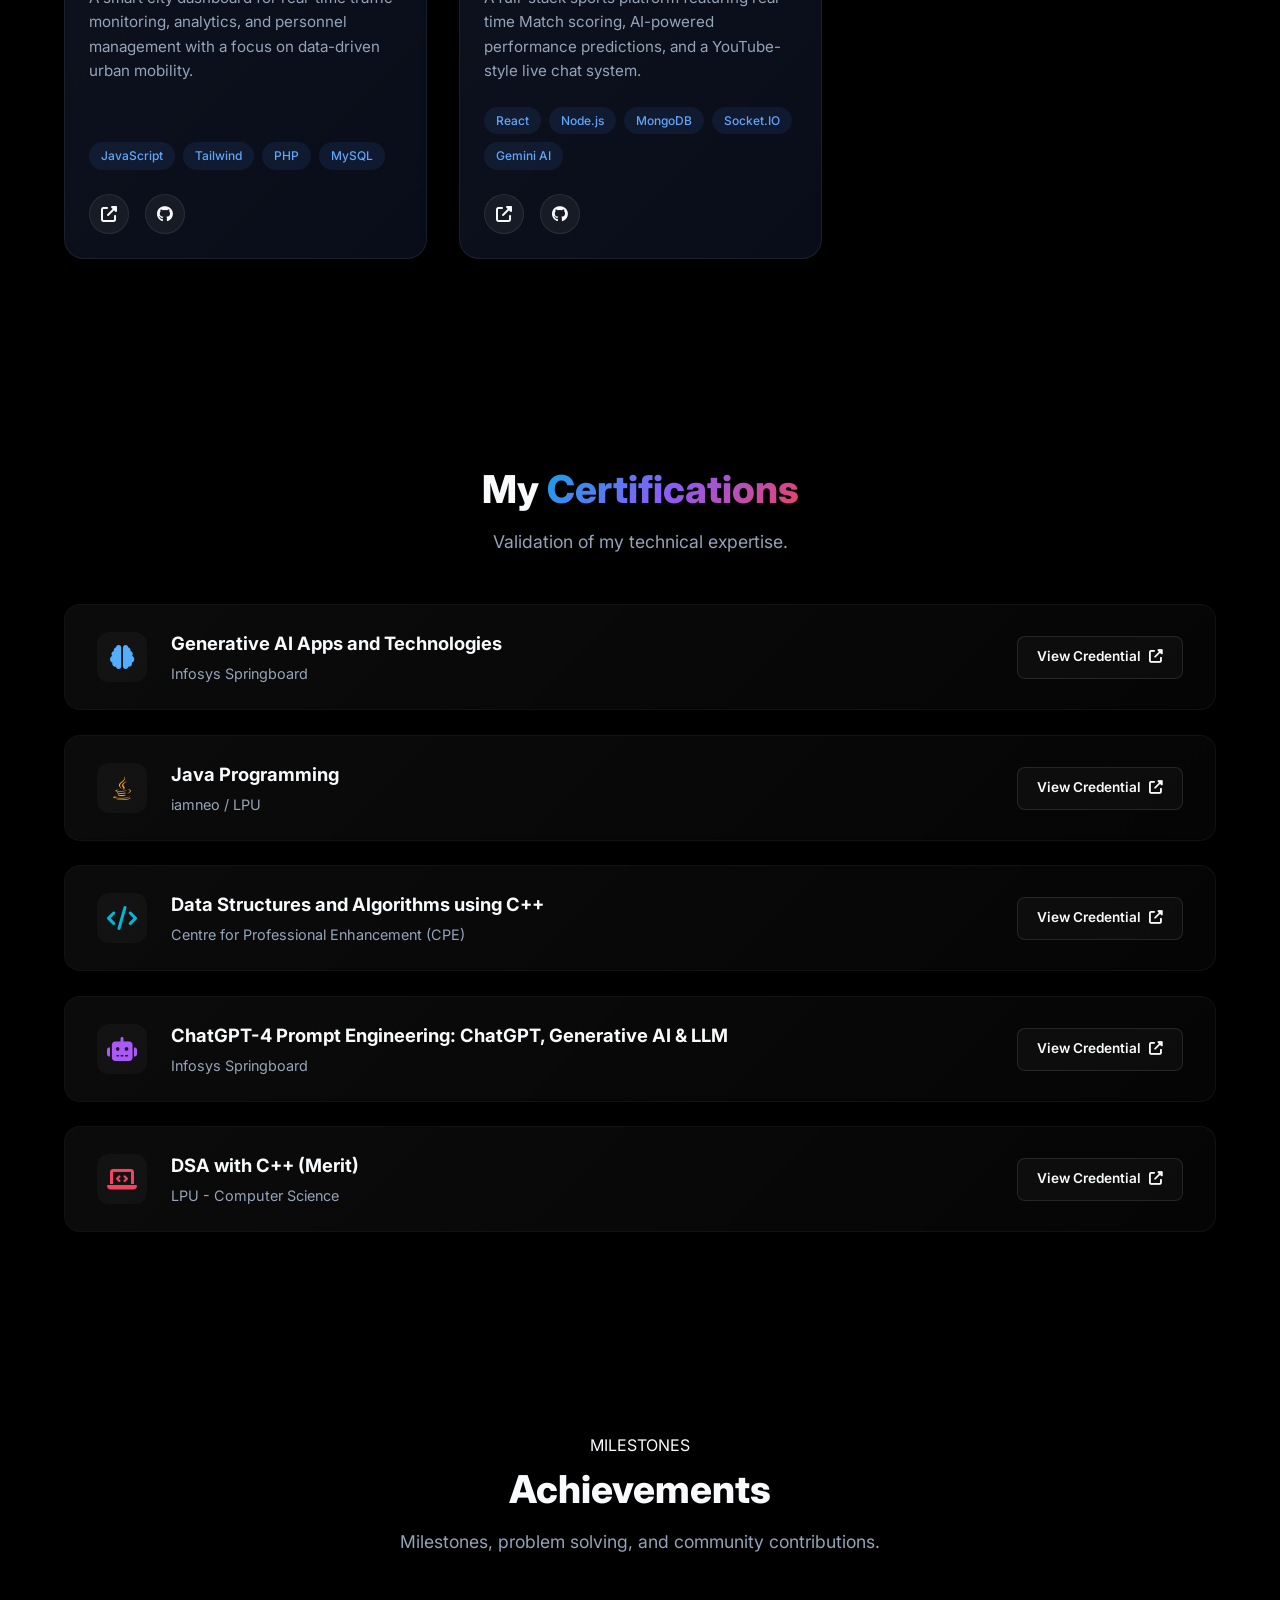
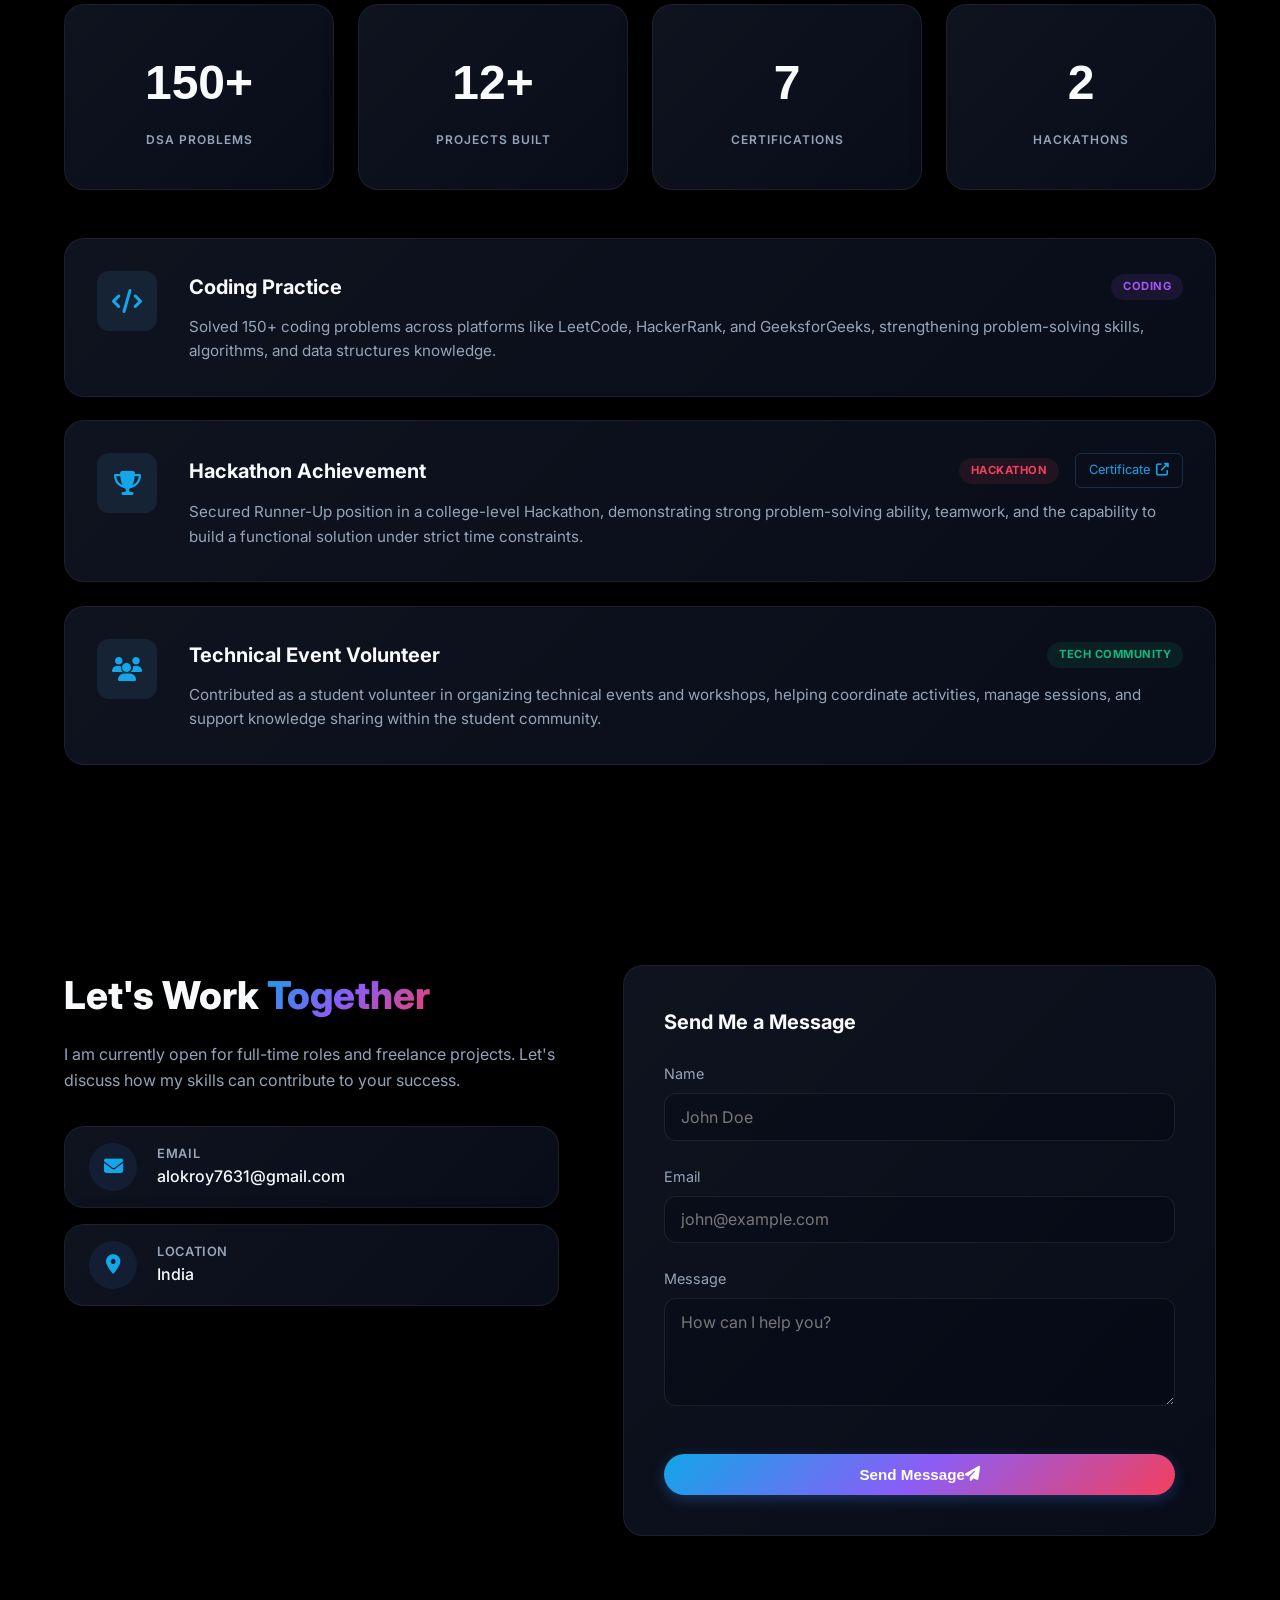
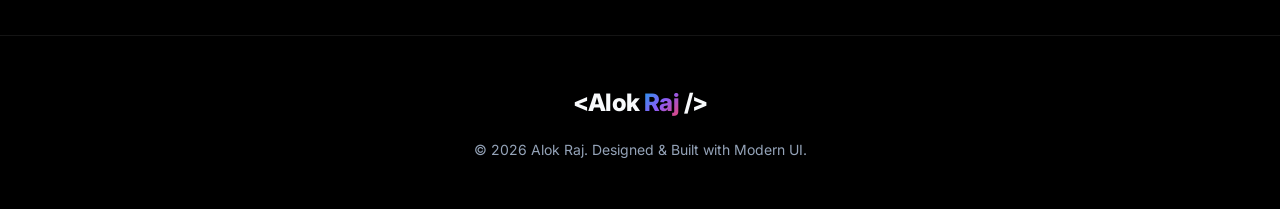
==== commit 72728e10: "Implemented Dark/Light theme toggle system with pure black default and localStorage persistence." ====
--- a/index.html
+++ b/index.html
@@ -21,6 +21,11 @@
     <div class="abstract-shape shape-2"></div>
     <div class="abstract-shape shape-3"></div>
 
+    <!-- Theme Toggle -->
+    <button id="themeToggle" class="theme-toggle" aria-label="Toggle Theme">
+        <i class="fas fa-moon"></i>
+    </button>
+
     <!-- Navigation -->
     <header class="navbar" id="navbar">
         <div class="nav-container main-container">
--- a/style.css
+++ b/style.css
@@ -5,7 +5,7 @@
 /* --- CSS VARIABLES & TOKENS --- */
 :root {
     /* Color Palette - More Vibrant & Modern */
-    --bg-dark: #020617;       /* Deep slate/navy background */
+    --bg-dark: #000000;       /* Pure black background for high contrast */
     --bg-surface: rgba(15, 23, 42, 0.6); 
     --bg-surface-light: rgba(30, 41, 59, 0.8);
     
@@ -23,6 +23,24 @@
     /* UI Elements */
     --border-color: rgba(255, 255, 255, 0.08);
     --border-color-hover: rgba(14, 165, 233, 0.4);
+}
+
+/* --- LIGHT THEME OVERRIDES --- */
+[data-theme="light"] {
+    --bg-dark: #f8fafc;       /* Off-white background */
+    --bg-surface: rgba(255, 255, 255, 0.7); 
+    --bg-surface-light: rgba(241, 245, 249, 0.9);
+    
+    --surface-gradient: linear-gradient(135deg, rgba(255, 255, 255, 0.8) 0%, rgba(255, 255, 255, 0.2) 100%);
+    
+    --text-white: #0f172a;    /* Deep slate text for contrast */
+    --text-muted: #475569;    /* Mid slate for secondary text */
+    
+    --border-color: rgba(15, 23, 42, 0.1);
+    --border-color-hover: rgba(14, 165, 233, 0.6);
+}
+
+:root {
     
     /* Layout */
     --nav-height: 80px;
